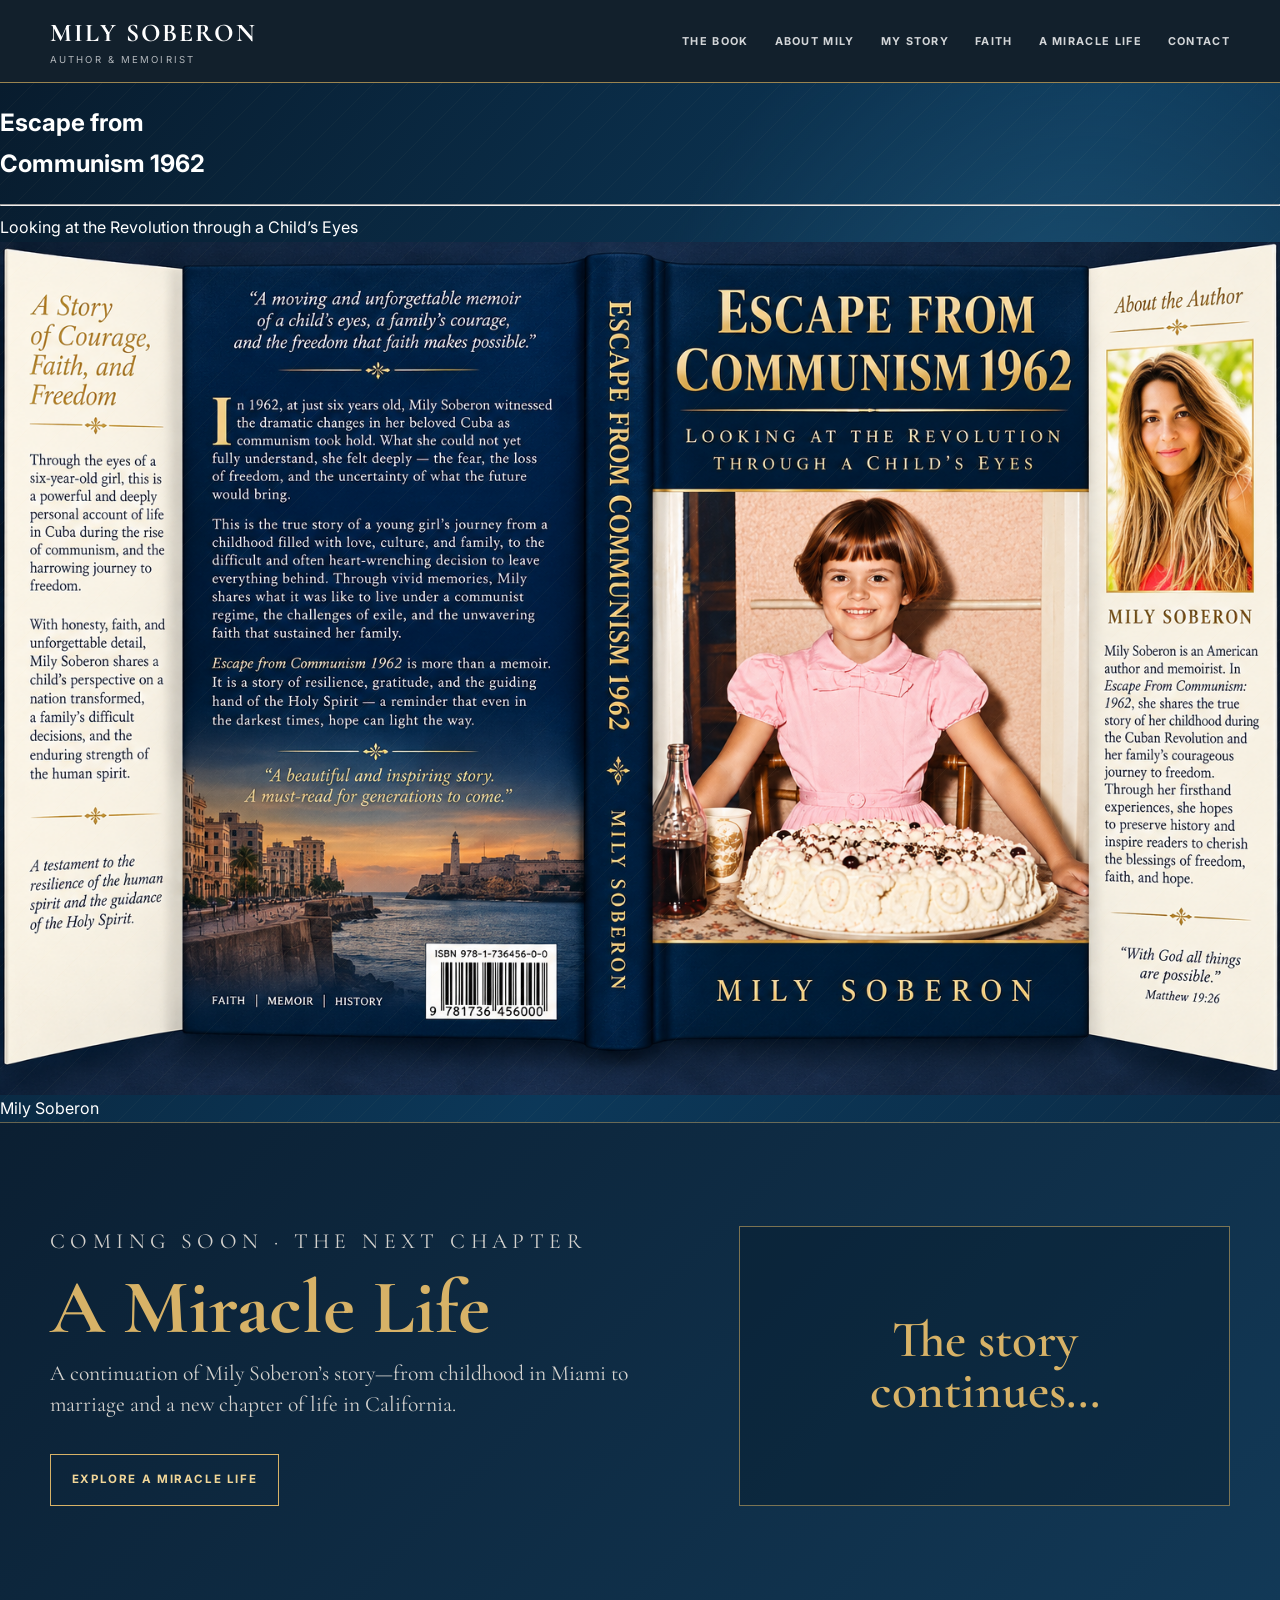
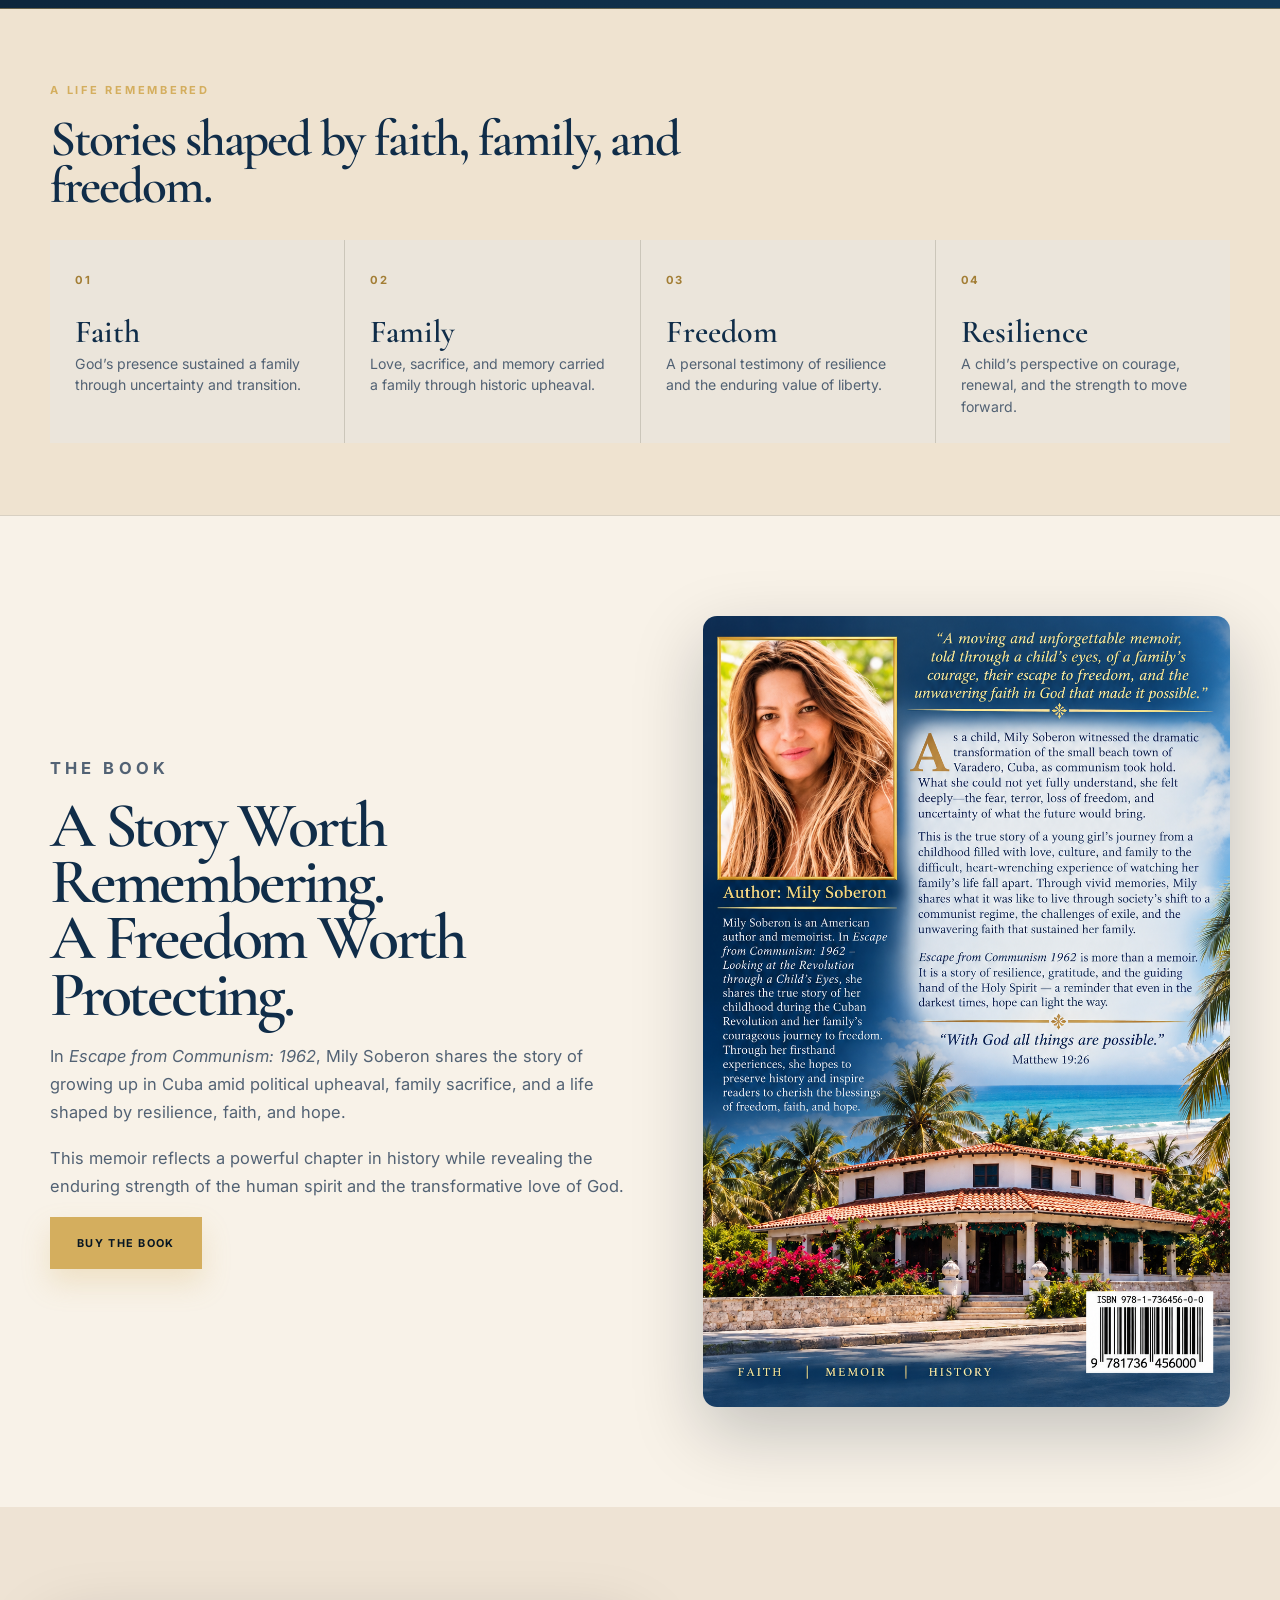
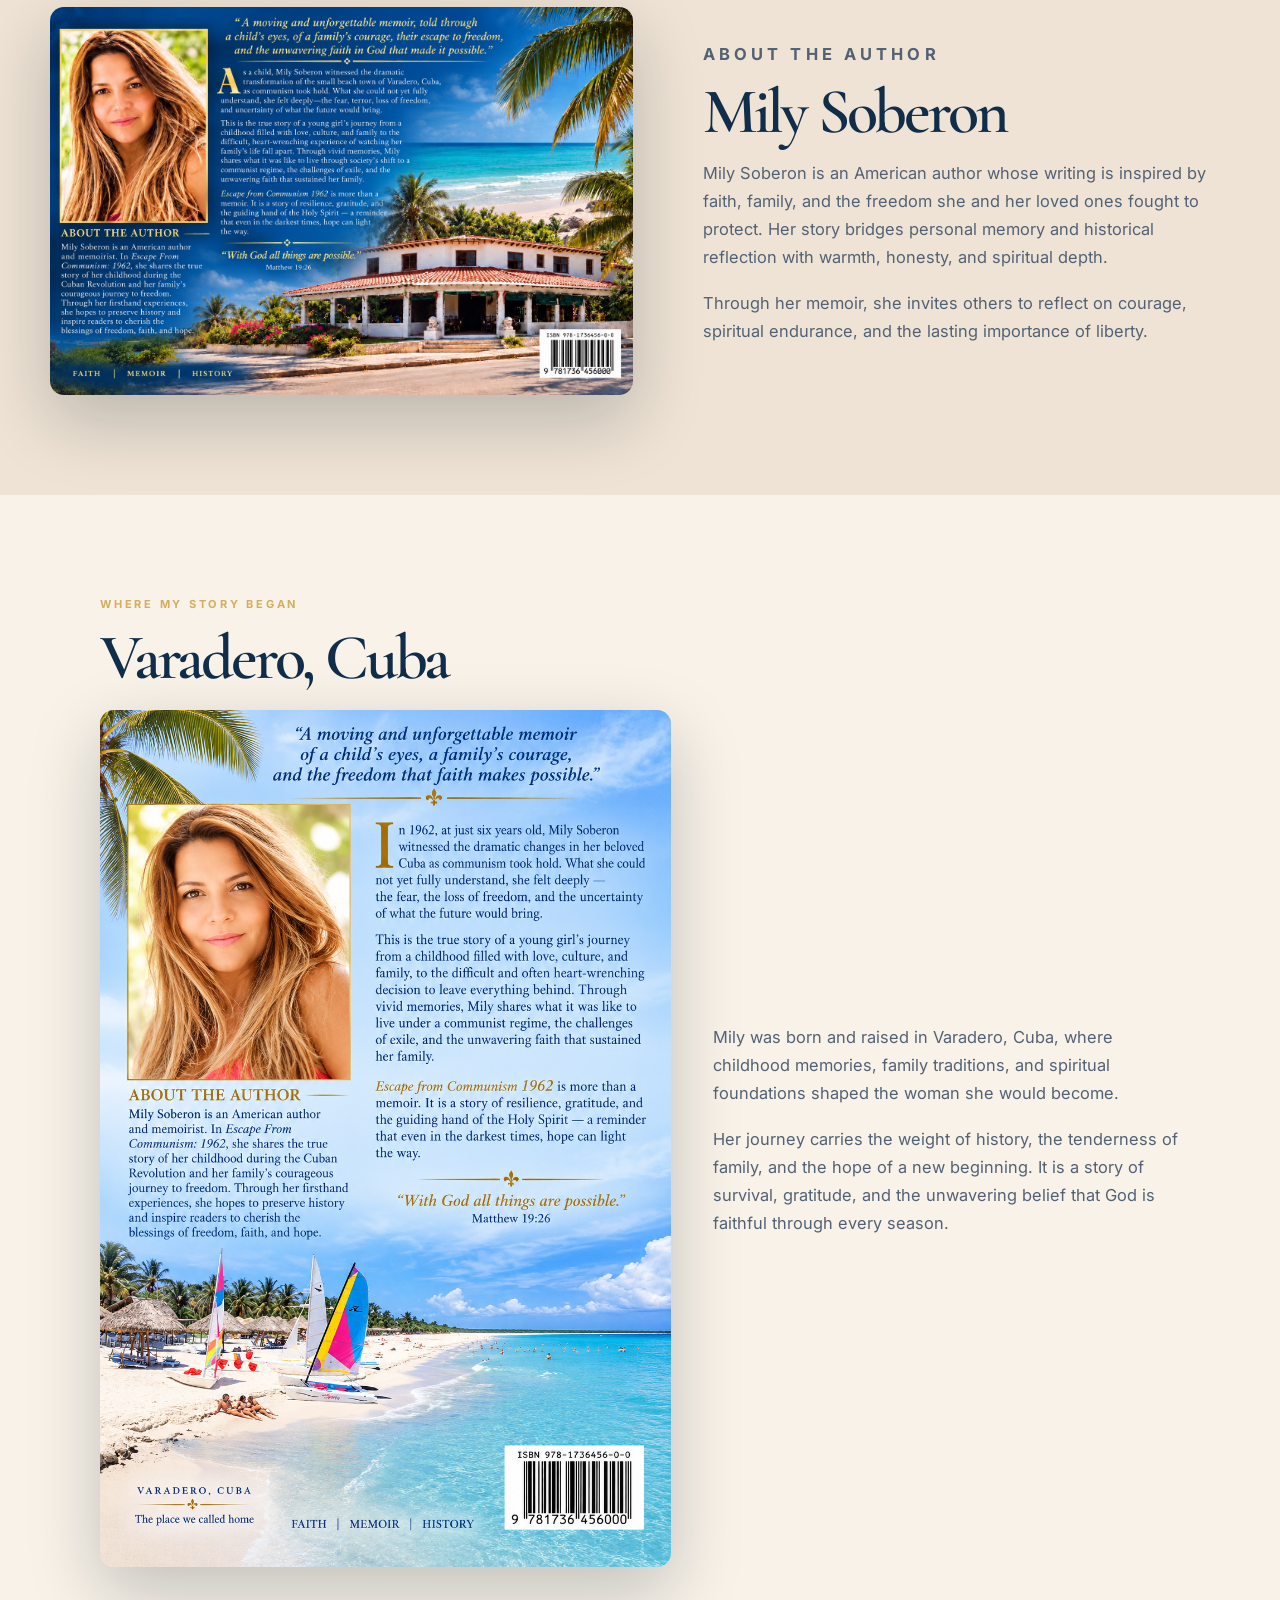
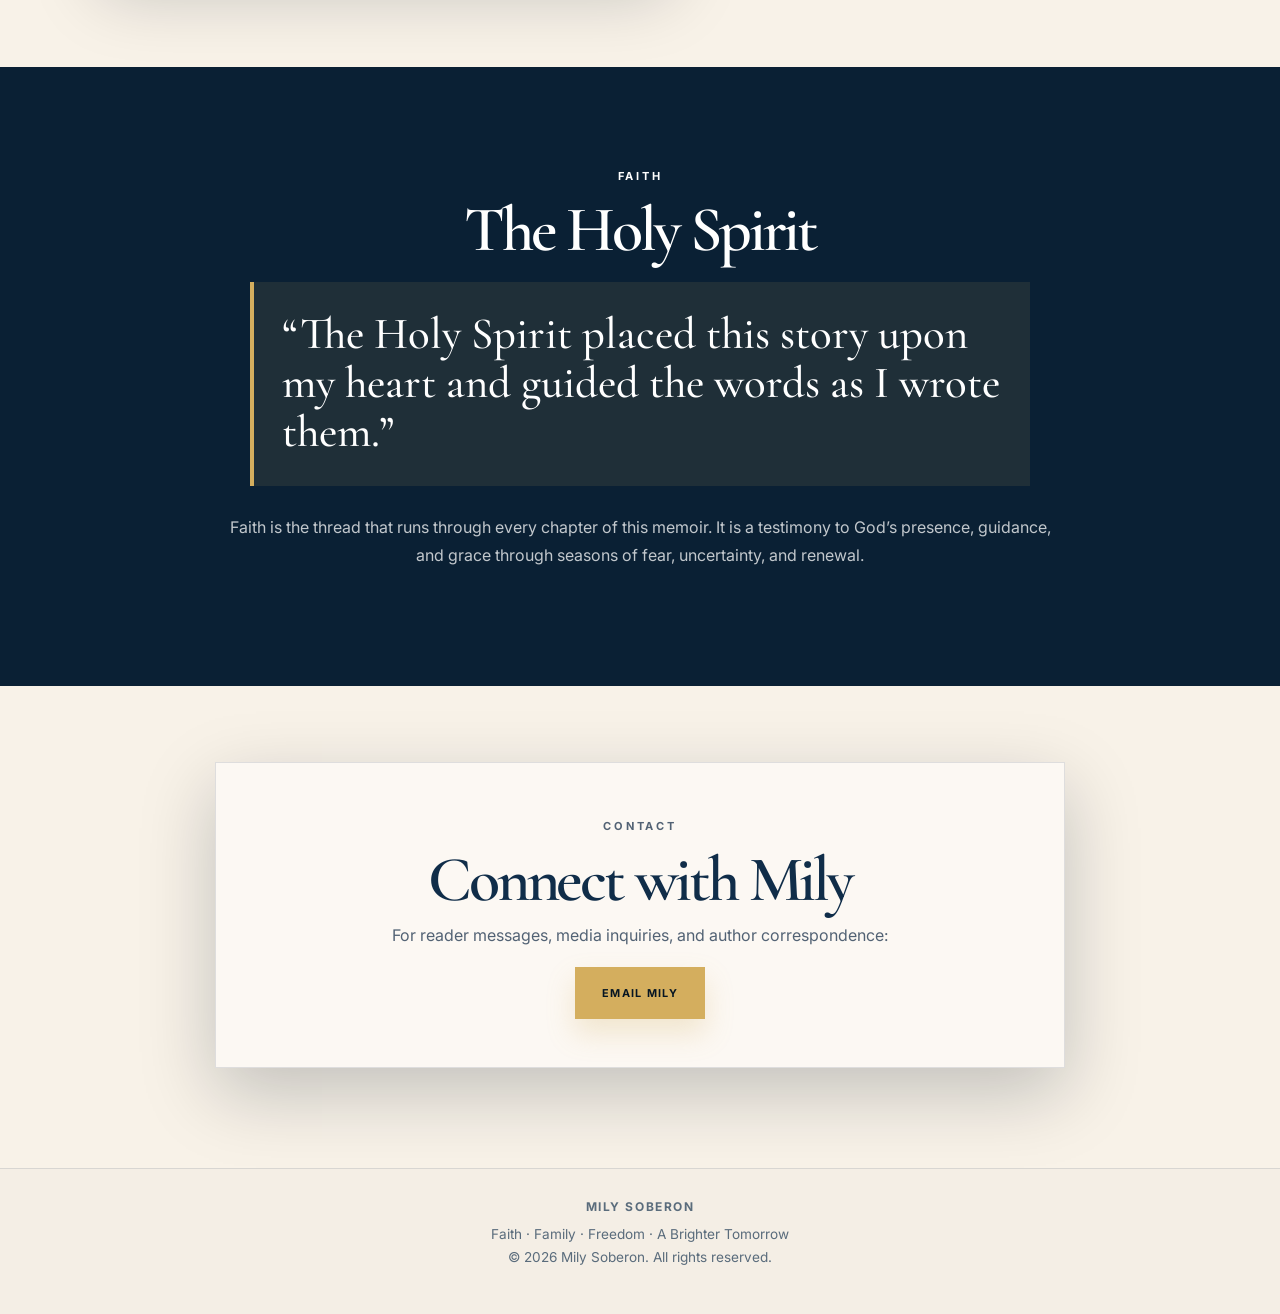
==== index.html @ 8a12b41a "Add A Miracle Life homepage teaser and expandable story space" ====
<!doctype html>
<html lang="en">
  <head>
    <meta charset="utf-8" />
    <meta name="viewport" content="width=device-width, initial-scale=1" />
    <title>Mily Soberon | Escape from Communism 1962</title>
    <meta name="description" content="Escape from Communism 1962 by Mily Soberon — a memoir of faith, family, freedom, and resilience." />
    <link rel="preconnect" href="https://fonts.googleapis.com" />
    <link rel="preconnect" href="https://fonts.gstatic.com" crossorigin />
    <link href="https://fonts.googleapis.com/css2?family=Cormorant+Garamond:wght@400;500;600;700&family=Inter:wght@400;500;600;700&display=swap" rel="stylesheet" />
    <link rel="stylesheet" href="style.css" />
    <style>
      .miracle-teaser { background: linear-gradient(135deg,#0b1f32,#123957); border-top:1px solid rgba(215,178,103,.45); border-bottom:1px solid rgba(215,178,103,.45); padding:clamp(4rem,8vw,7rem) 0; }
      .miracle-teaser-inner { display:grid; grid-template-columns:1.1fr .9fr; align-items:center; gap:clamp(2rem,7vw,7rem); }
      .miracle-teaser h2 { color:#d7b267; font:700 clamp(3rem,6vw,6rem)/.9 "Cormorant Garamond",serif; margin:.7rem 0 1rem; }
      .miracle-teaser p { max-width:600px; color:rgba(246,239,231,.86); font:1.35rem/1.45 "Cormorant Garamond",serif; }
      .miracle-teaser-art { border:1px solid rgba(215,178,103,.55); min-height:280px; display:grid; place-items:center; padding:2rem; background:rgba(6,21,34,.3); }
      .miracle-teaser-art span { color:#d7b267; font:600 clamp(2rem,4vw,4rem)/1 "Cormorant Garamond",serif; text-align:center; }
      .miracle-link { display:inline-block; margin-top:1rem; padding:.95rem 1.3rem; border:1px solid #d7b267; color:#f1d698; text-transform:uppercase; letter-spacing:.14em; font-size:.72rem; font-weight:700; }
      @media(max-width:760px){.miracle-teaser-inner{grid-template-columns:1fr}.miracle-teaser-art{min-height:210px}}
    </style>
  </head>
  <body>
    <a class="skip-link" href="#main-content">Skip to content</a>
    <header class="site-header"><div class="container nav-wrap"><a class="brand" href="#home" aria-label="Mily Soberon home"><span class="brand-name">Mily Soberon</span><span class="brand-role">Author &amp; Memoirist</span></a><nav class="main-nav" aria-label="Main navigation"><a href="#book">The Book</a><a href="#about">About Mily</a><a href="#story">My Story</a><a href="#faith">Faith</a><a href="miracle-life.html">A Miracle Life</a><a href="#contact">Contact</a></nav></div></header>
    <main id="main-content">
      <section class="hero" id="home"><div class="hero-shell"><h1 class="hero-title">Escape from<br />Communism 1962</h1><hr class="hero-line" /><span class="hero-subtitle">Looking at the Revolution through a Child’s Eyes</span><div class="hero-image-wrap"><img class="hero-image" src="assets/book-cover.png" alt="Escape from Communism 1962 book cover featuring Mily Soberon as a child with a cake" /></div><div class="hero-author-name">Mily Soberon</div></div></section>
      <section class="miracle-teaser" aria-labelledby="miracle-title"><div class="container miracle-teaser-inner"><div><p class="eyebrow">Coming Soon · The Next Chapter</p><h2 id="miracle-title">A Miracle Life</h2><p>A continuation of Mily Soberon’s story—from childhood in Miami to marriage and a new chapter of life in California.</p><a class="miracle-link" href="miracle-life.html">Explore A Miracle Life</a></div><div class="miracle-teaser-art" aria-hidden="true"><span>The story<br />continues…</span></div></div></section>
      <section class="highlights-section" aria-label="Memoir themes"><div class="container"><div class="section-head"><p class="eyebrow">A Life Remembered</p><h2>Stories shaped by faith, family, and freedom.</h2></div><div class="feature-grid"><article class="feature-card"><span class="feature-number">01</span><h3>Faith</h3><p>God’s presence sustained a family through uncertainty and transition.</p></article><article class="feature-card"><span class="feature-number">02</span><h3>Family</h3><p>Love, sacrifice, and memory carried a family through historic upheaval.</p></article><article class="feature-card"><span class="feature-number">03</span><h3>Freedom</h3><p>A personal testimony of resilience and the enduring value of liberty.</p></article><article class="feature-card"><span class="feature-number">04</span><h3>Resilience</h3><p>A child’s perspective on courage, renewal, and the strength to move forward.</p></article></div></div></section>
      <section id="book" class="content-section book-section"><div class="container split-layout"><div class="copy-block"><p class="eyebrow">The Book</p><h2>A Story Worth Remembering.<br />A Freedom Worth Protecting.</h2><p>In <em>Escape from Communism: 1962</em>, Mily Soberon shares the story of growing up in Cuba amid political upheaval, family sacrifice, and a life shaped by resilience, faith, and hope.</p><p>This memoir reflects a powerful chapter in history while revealing the enduring strength of the human spirit and the transformative love of God.</p><div class="cta-row"><a class="button button-primary" href="https://www.amazon.com/s?k=Escape+from+Communism+1962+Mily+Soberon" target="_blank" rel="noopener noreferrer">Buy the Book</a></div></div><div class="visual-block"><img src="assets/book-feature.png" alt="Escape from Communism 1962 book feature artwork" loading="lazy" /></div></div></section>
      <section id="about" class="content-section alt-section"><div class="container split-layout"><div class="visual-block"><img src="assets/back-cover.png" alt="Mily Soberon author artwork" loading="lazy" /></div><div class="copy-block"><p class="eyebrow">About the Author</p><h2>Mily Soberon</h2><p>Mily Soberon is an American author whose writing is inspired by faith, family, and the freedom she and her loved ones fought to protect. Her story bridges personal memory and historical reflection with warmth, honesty, and spiritual depth.</p><p>Through her memoir, she invites others to reflect on courage, spiritual endurance, and the lasting importance of liberty.</p></div></div></section>
      <section id="story" class="content-section"><div class="container story-wrap"><p class="eyebrow">Where My Story Began</p><h2>Varadero, Cuba</h2><div class="story-grid"><img src="assets/varadero.png" alt="Varadero family memories" loading="lazy" /><div class="story-copy"><p>Mily was born and raised in Varadero, Cuba, where childhood memories, family traditions, and spiritual foundations shaped the woman she would become.</p><p>Her journey carries the weight of history, the tenderness of family, and the hope of a new beginning. It is a story of survival, gratitude, and the unwavering belief that God is faithful through every season.</p></div></div></div></section>
      <section id="faith" class="content-section faith-section"><div class="container narrow"><p class="eyebrow">Faith</p><h2>The Holy Spirit</h2><blockquote>“The Holy Spirit placed this story upon my heart and guided the words as I wrote them.”</blockquote><p>Faith is the thread that runs through every chapter of this memoir. It is a testimony to God’s presence, guidance, and grace through seasons of fear, uncertainty, and renewal.</p></div></section>
      <section id="contact" class="content-section contact-section"><div class="container contact-box"><p class="eyebrow">Contact</p><h2>Connect with Mily</h2><p>For reader messages, media inquiries, and author correspondence:</p><a class="button button-primary" href="mailto:milsobe2727@gmail.com">Email Mily</a></div></section>
    </main>
    <footer class="site-footer"><div class="container footer-wrap"><strong>MILY SOBERON</strong><p>Faith · Family · Freedom · A Brighter Tomorrow</p><p>© 2026 Mily Soberon. All rights reserved.</p></div></footer>
  </body>
</html>
---- style.css ----
:root{--navy-950:#061522;--navy-900:#0a2034;--navy-800:#102d49;--navy-700:#174568;--gold:#d4ae5e;--gold-light:#f4d995;--ivory:#f8f2e8;--ink:#172b42;--muted:#526274;--shadow:0 25px 70px rgba(3,18,32,.22)}*{box-sizing:border-box}html{scroll-behavior:smooth;scroll-padding-top:90px}body{margin:0;background:var(--ivory);color:var(--ink);font-family:Inter,Arial,sans-serif;line-height:1.7}img{display:block;max-width:100%}p{margin:0 0 1.1rem}a{color:inherit;text-decoration:none}.skip-link{position:absolute;left:1rem;top:-5rem;background:var(--gold);color:var(--navy-950);padding:.7rem 1rem;z-index:100}.skip-link:focus{top:1rem}.container{width:min(1180px,calc(100% - 48px));margin:0 auto}.site-header{position:sticky;top:0;z-index:20;background:rgba(6,21,34,.95);backdrop-filter:blur(14px);border-bottom:1px solid rgba(212,174,94,.7)}.nav-wrap{display:flex;align-items:center;justify-content:space-between;gap:2rem;min-height:82px}.brand{display:inline-flex;flex-direction:column;line-height:1;text-transform:uppercase;letter-spacing:.12em}.brand-name{font:700 clamp(1.4rem,2vw,2rem) 'Cormorant Garamond',Georgia,serif;color:#fff}.brand-role{margin-top:7px;color:rgba(255,255,255,.68);font-size:.6rem;letter-spacing:.22em}.main-nav{display:flex;gap:26px;color:rgba(255,255,255,.82);font-size:.68rem;font-weight:700;letter-spacing:.12em;text-transform:uppercase}.main-nav a{position:relative}.main-nav a:after{content:'';position:absolute;left:0;right:0;bottom:-9px;height:2px;background:var(--gold);transform:scaleX(0);transform-origin:left;transition:transform .2s ease}.main-nav a:hover:after,.main-nav a:focus-visible:after{transform:scaleX(1)}.hero{position:relative;overflow:hidden;min-height:720px;background:radial-gradient(circle at 85% 30%,rgba(44,103,137,.5),transparent 34%),linear-gradient(120deg,#081c2e,#0c3859 60%,#0b2c47);color:#fff}.hero:after{content:'';position:absolute;inset:0;opacity:.18;background-image:linear-gradient(135deg,transparent 0 49%,rgba(244,217,149,.2) 50%,transparent 51%);background-size:34px 34px;pointer-events:none}.hero-grid{position:relative;z-index:1;display:grid;grid-template-columns:1.15fr .85fr;align-items:center;gap:3rem;padding:80px 0 68px}.eyebrow{margin:0 0 1rem;color:var(--gold);font-size:.69rem;font-weight:700;letter-spacing:.25em;text-transform:uppercase}.hero-copy h1{margin:0;font:600 clamp(4.5rem,8.5vw,9rem)/.77 'Cormorant Garamond',Georgia,serif;letter-spacing:-.065em}.hero-copy h1 span{display:block}.hero-copy h1 .comm{font-size:1.05em}.hero-copy h1 .year{margin-left:.12em;color:var(--gold-light);font-size:.66em;line-height:1}.hero-copy h2{max-width:620px;margin:1.1rem 0 1.2rem;color:rgba(255,255,255,.88);font:italic 500 clamp(1.8rem,3vw,3rem)/1.05 'Cormorant Garamond',Georgia,serif}.lead{max-width:650px;color:rgba(255,255,255,.8);font-size:1.03rem}.cta-row{display:flex;flex-wrap:wrap;align-items:center;gap:14px}.button{display:inline-flex;align-items:center;justify-content:center;min-height:52px;padding:0 26px;border:1px solid transparent;text-transform:uppercase;letter-spacing:.12em;font-size:.68rem;font-weight:700;transition:transform .2s,box-shadow .2s,background .2s}.button:hover,.button:focus-visible{transform:translateY(-3px)}.button-primary{background:var(--gold);color:var(--navy-950);box-shadow:0 14px 28px rgba(212,174,94,.25)}.button-primary:hover,.button-primary:focus-visible{background:var(--gold-light)}.button-secondary{border-color:rgba(255,255,255,.7);color:#fff}.button-secondary:hover,.button-secondary:focus-visible{background:rgba(255,255,255,.1)}.hero-visual{display:flex;justify-content:center;align-items:center;min-height:570px}.book-stack{position:relative;width:min(510px,100%);height:600px}.book-card{position:absolute;box-shadow:var(--shadow)}.book-front{z-index:3;top:26px;right:76px;width:292px;height:430px}.book-front img{width:100%;height:100%;object-fit:cover;border-radius:7px 7px 12px 12px;box-shadow:0 28px 50px rgba(0,0,0,.38)}.quote-card{z-index:2;top:245px;left:4px;width:270px;min-height:228px;padding:22px;background:rgba(8,33,53,.94);border:1px solid rgba(212,174,94,.45)}.quote-box{display:flex;flex-direction:column;justify-content:center;height:100%;color:rgba(255,255,255,.88)}.quote-tag,.meta-label{color:var(--gold-light);font-size:.62rem;font-weight:700;letter-spacing:.1em;text-transform:uppercase}.quote-tag{margin-bottom:14px}.quote-box p:last-child{margin:0;font:500 1.35rem/1.12 'Cormorant Garamond',Georgia,serif}.author-card{z-index:4;right:0;bottom:0;width:228px;background:#0b263d;border:1px solid rgba(255,255,255,.2)}.author-card img{width:100%;height:205px;object-fit:cover}.author-meta{padding:14px 17px 17px}.meta-label{display:block;margin-bottom:5px}.author-meta h3{margin:0;color:#fff;font:600 1.8rem/1 'Cormorant Garamond',Georgia,serif}.highlights-section{padding:72px 0;background:#efe3d0;border-bottom:1px solid rgba(16,45,73,.1)}.section-head{max-width:650px;margin-bottom:30px}.section-head h2{margin:0;color:var(--navy-800);font:600 clamp(2.5rem,4vw,4rem)/.92 'Cormorant Garamond',Georgia,serif;letter-spacing:-.04em}.feature-grid{display:grid;grid-template-columns:repeat(4,1fr);gap:1px;background:rgba(16,45,73,.16)}.feature-card{min-height:190px;padding:25px;background:rgba(248,242,232,.72)}.feature-number{color:#a37e35;font-size:.7rem;letter-spacing:.15em;font-weight:700}.feature-card h3{margin:23px 0 5px;color:var(--navy-800);font:600 2rem/1 'Cormorant Garamond',Georgia,serif}.feature-card p{margin:0;color:var(--muted);font-size:.88rem;line-height:1.55}.content-section{padding:100px 0}.split-layout{display:grid;grid-template-columns:1.05fr .95fr;align-items:center;gap:70px}.copy-block h2,.story-wrap h2,.faith-section h2,.contact-box h2{margin:0 0 1.2rem;color:var(--navy-800);font:600 clamp(3rem,5vw,4.8rem)/.88 'Cormorant Garamond',Georgia,serif;letter-spacing:-.05em}.copy-block p,.story-copy{color:var(--muted);font-size:1.03rem}.visual-block img{width:100%;border-radius:14px;box-shadow:var(--shadow)}.alt-section{background:#eee3d4}.story-wrap{max-width:1080px}.story-wrap h2{margin-bottom:1.5rem}.story-grid{display:grid;grid-template-columns:1.1fr .9fr;align-items:center;gap:42px}.story-grid img{border-radius:14px;box-shadow:var(--shadow)}.faith-section{background:var(--navy-900);color:#fff}.faith-section .narrow{max-width:850px;text-align:center}.faith-section h2,.faith-section p{color:#fff}.faith-section blockquote{max-width:780px;margin:1.5rem auto 1.8rem;padding:28px;border-left:4px solid var(--gold);background:rgba(212,174,94,.1);color:#fff;text-align:left;font:500 clamp(1.9rem,3.5vw,3.2rem)/1.1 'Cormorant Garamond',Georgia,serif}.faith-section p:last-child{color:rgba(255,255,255,.75)}.contact-section{padding-top:76px}.contact-box{max-width:850px;padding:54px 30px 48px;text-align:center;border:1px solid rgba(16,45,73,.13);background:rgba(255,255,255,.45);box-shadow:var(--shadow)}.contact-box h2{margin-bottom:.85rem}.contact-box p{color:var(--muted)}.site-footer{padding:28px 0 45px;border-top:1px solid rgba(16,45,73,.12);background:#f4eee5}.footer-wrap{text-align:center;color:rgba(16,45,73,.68);font-size:.85rem}.footer-wrap strong{display:block;margin-bottom:6px;letter-spacing:.13em;font-size:.75rem}.footer-wrap p{margin:0}@media(max-width:980px){.hero-grid,.split-layout,.story-grid{grid-template-columns:1fr}.hero{min-height:auto}.hero-copy{max-width:760px}.hero-visual{min-height:540px}.feature-grid{grid-template-columns:repeat(2,1fr)}.split-layout{gap:38px}}@media(max-width:700px){.container{width:min(100% - 30px,1180px)}.nav-wrap{flex-direction:column;justify-content:center;padding:17px 0 15px;gap:15px}.main-nav{flex-wrap:wrap;justify-content:center;gap:12px 16px;font-size:.6rem}.hero-grid{padding:58px 0 40px}.hero-copy h1{font-size:clamp(4rem,18vw,6.3rem)}.hero-copy h2{font-size:2rem}.hero-visual{min-height:470px}.book-stack{height:490px}.book-front{top:35px;right:42px;width:218px;height:322px}.quote-card{top:205px;left:0;width:205px;min-height:190px;padding:16px}.quote-box p:last-child{font-size:1.08rem}.author-card{width:174px}.author-card img{height:155px}.author-meta{padding:11px 13px 14px}.author-meta h3{font-size:1.5rem}.feature-grid{grid-template-columns:1fr}.content-section{padding:72px 0}.button{width:100%}.cta-row{flex-direction:column;align-items:stretch}.copy-block h2,.story-wrap h2,.faith-section h2,.contact-box h2{font-size:clamp(2.9rem,13vw,4rem)}}@media(max-width:420px){.hero-visual{min-height:405px}.book-stack{height:420px}.book-front{width:178px;height:263px;right:32px}.quote-card{width:169px;top:174px;font-size:.9rem}.author-card{width:145px}.author-card img{height:128px}.author-meta h3{font-size:1.3rem}}
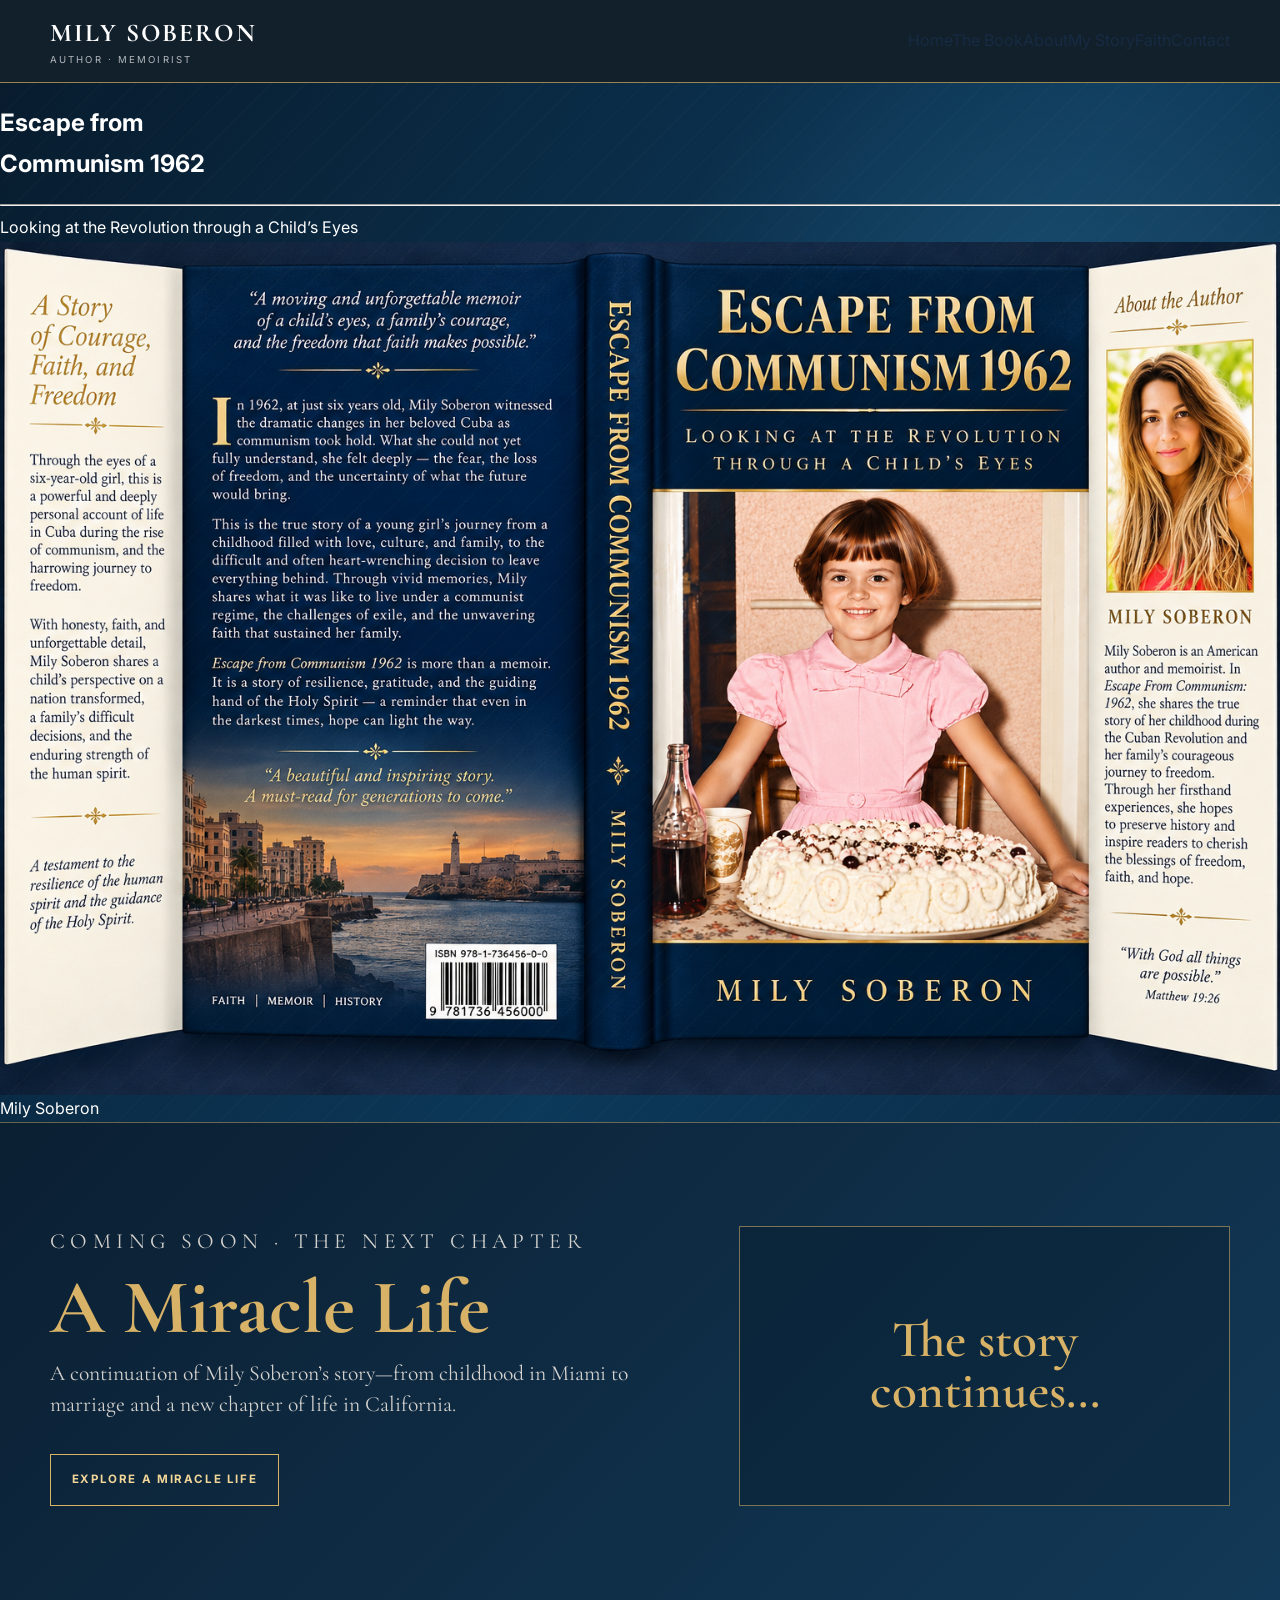
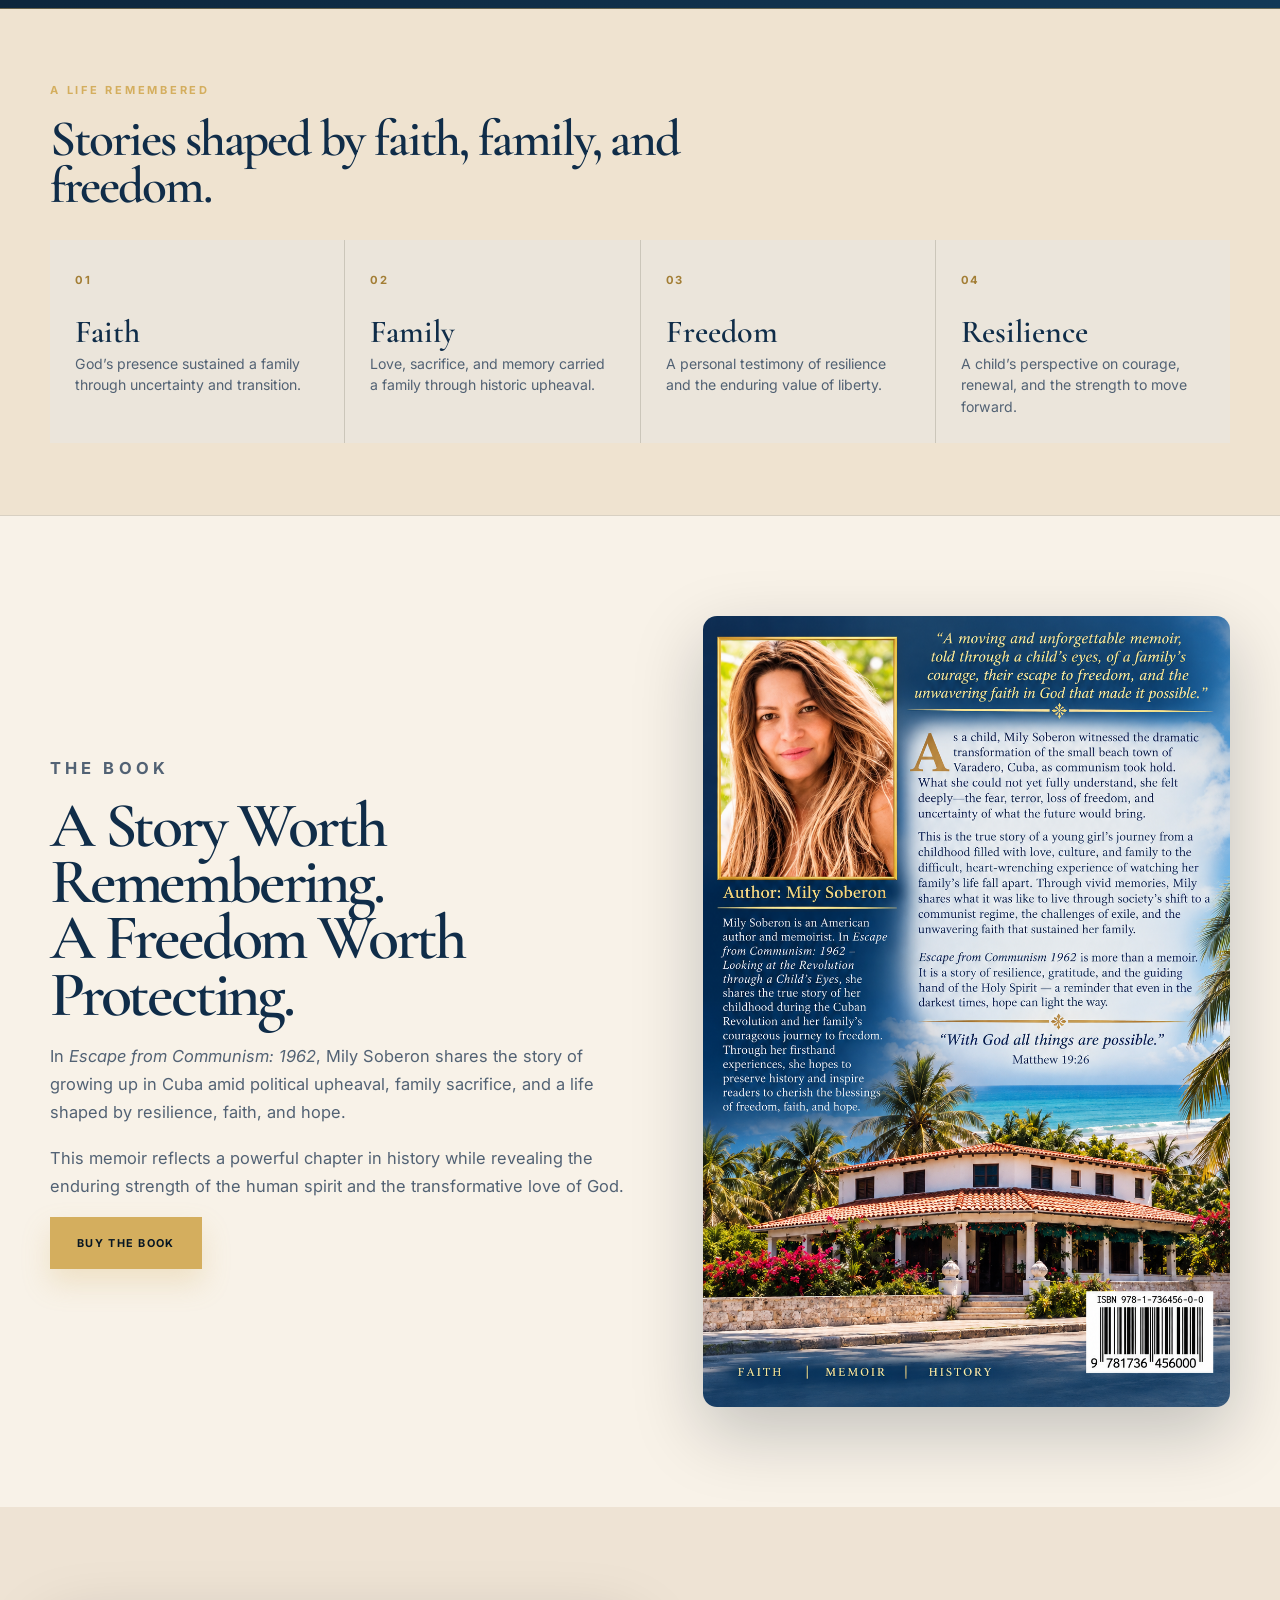
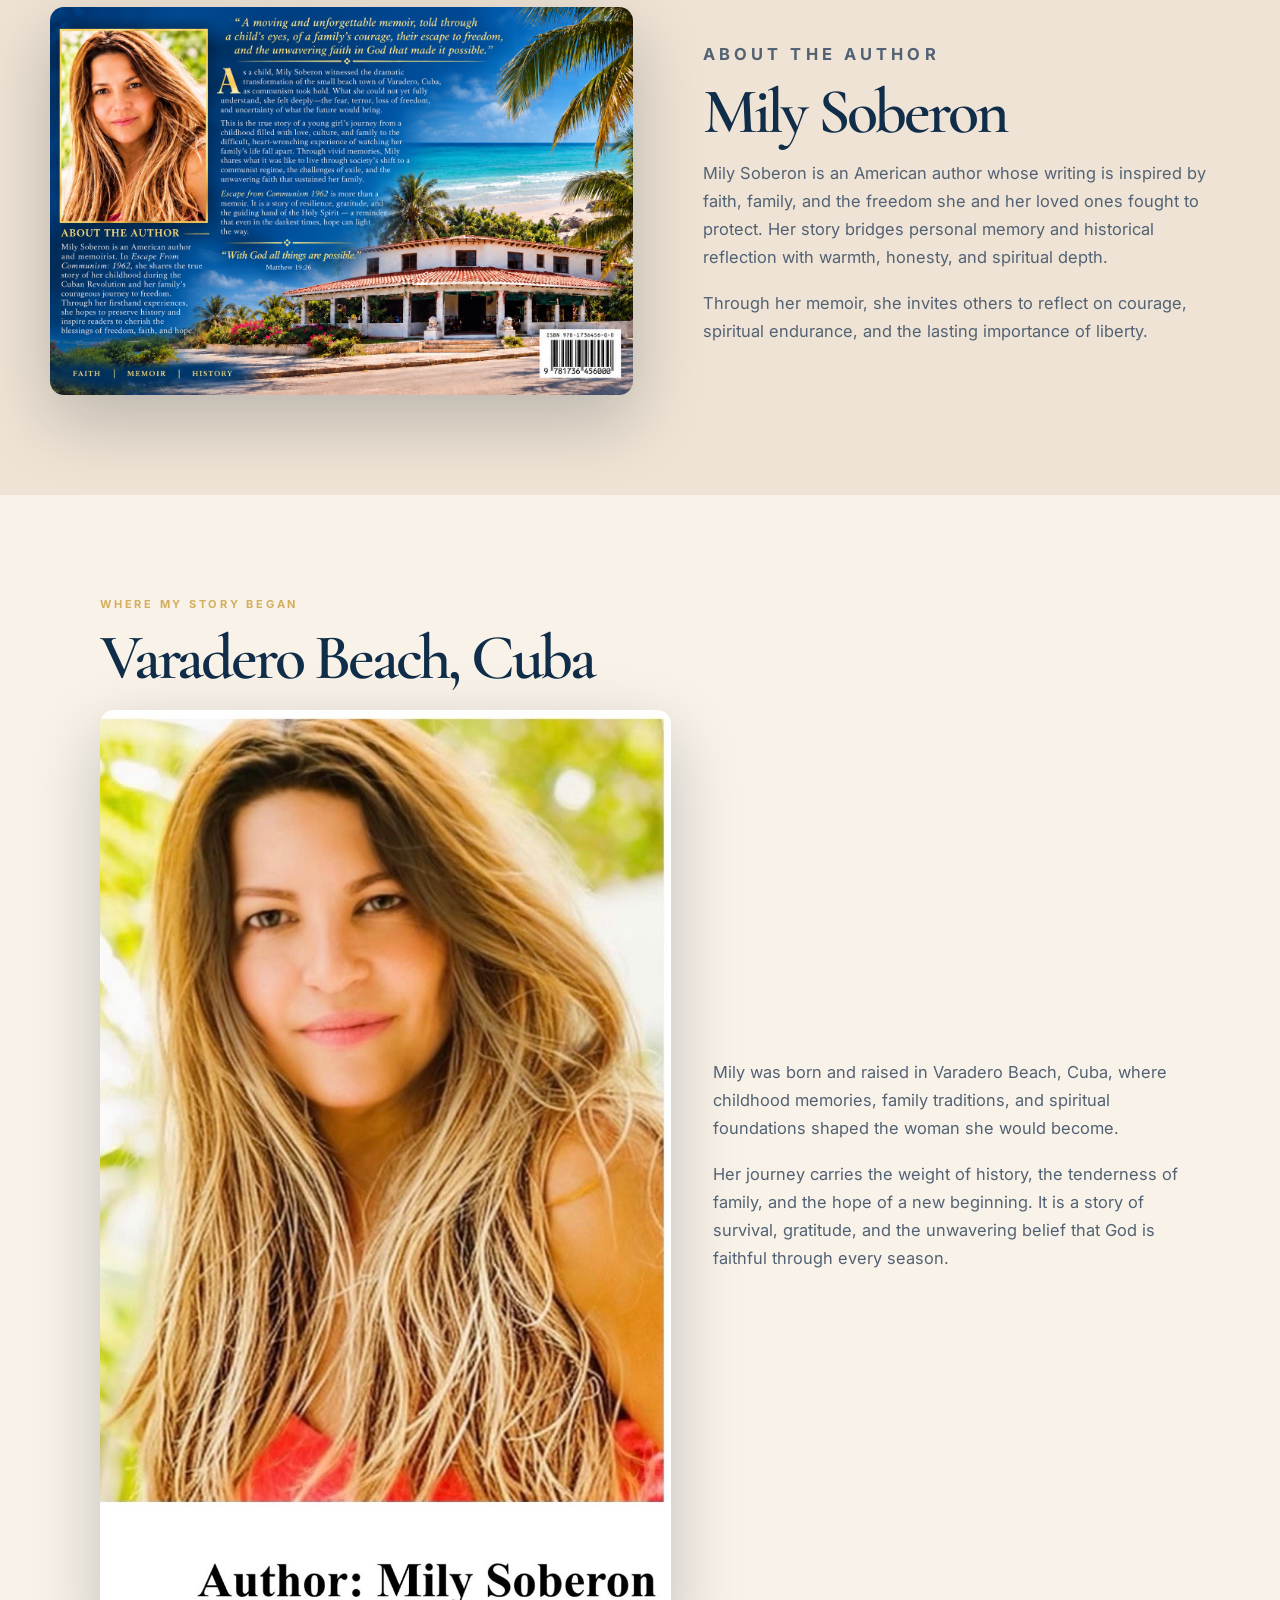
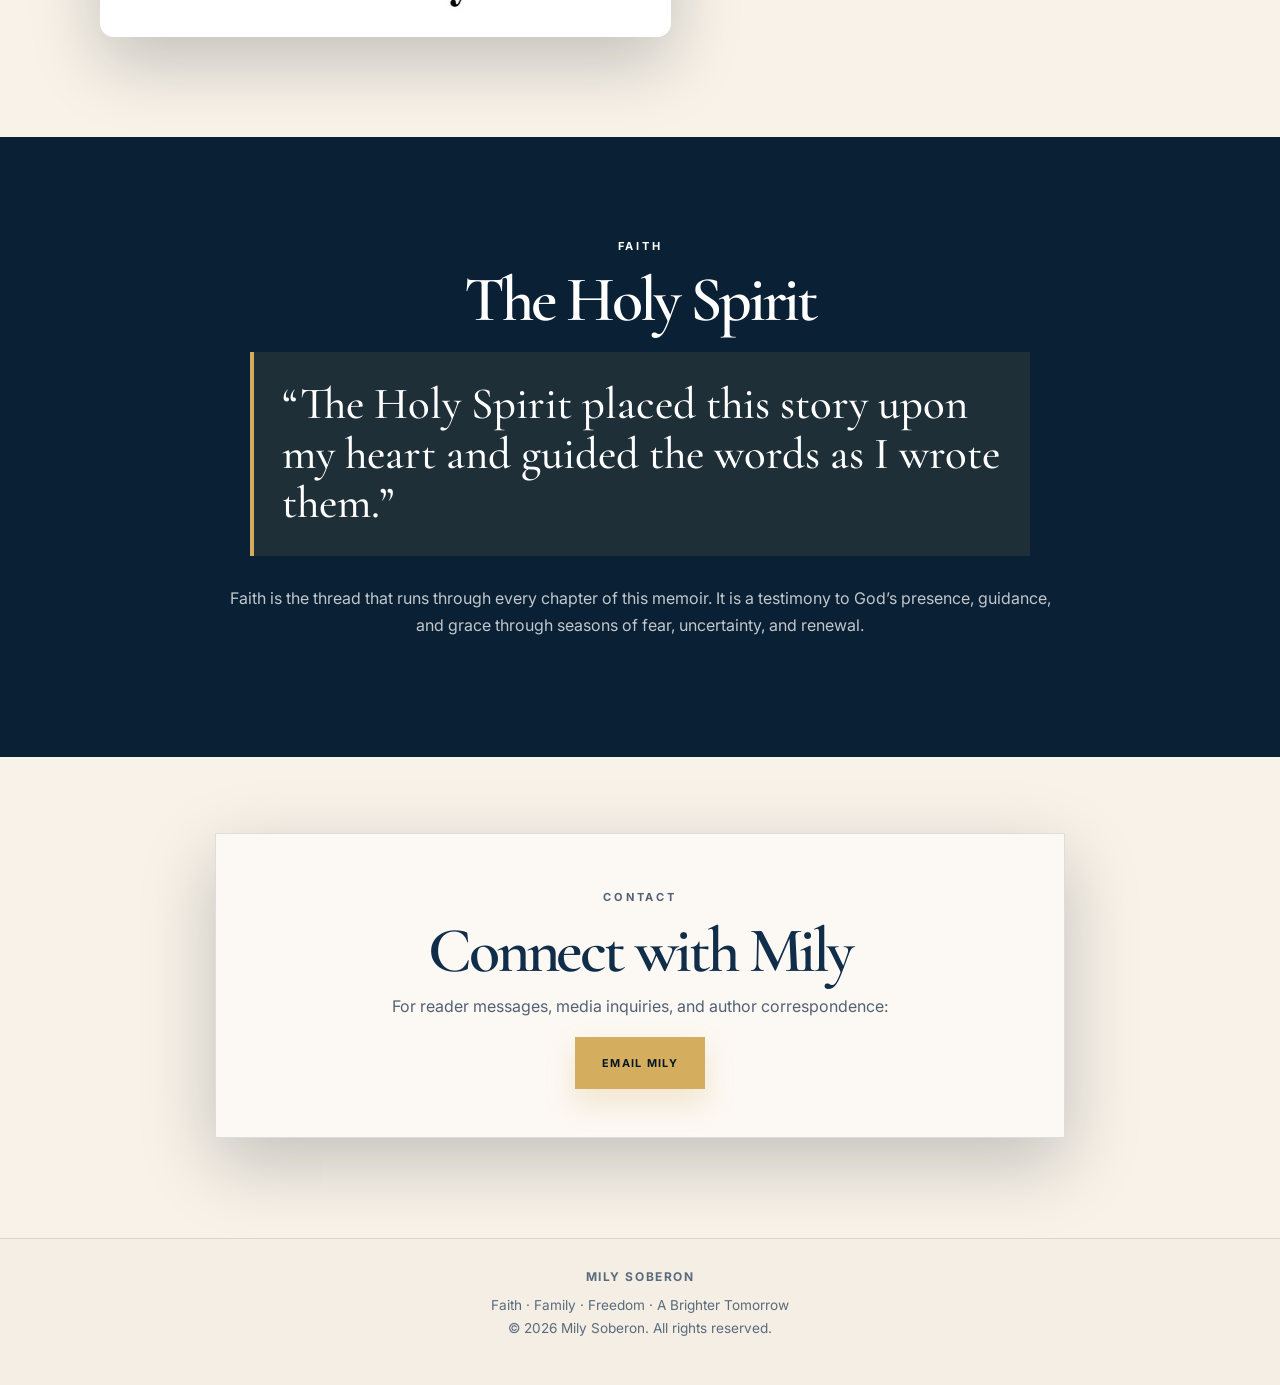
==== commit c4fe3a94: "Update Varadero section to use the real author photo and correct location naming." ====
--- a/index.html
+++ b/index.html
@@ -22,14 +22,14 @@
   </head>
   <body>
     <a class="skip-link" href="#main-content">Skip to content</a>
-    <header class="site-header"><div class="container nav-wrap"><a class="brand" href="#home" aria-label="Mily Soberon home"><span class="brand-name">Mily Soberon</span><span class="brand-role">Author &amp; Memoirist</span></a><nav class="main-nav" aria-label="Main navigation"><a href="#book">The Book</a><a href="#about">About Mily</a><a href="#story">My Story</a><a href="#faith">Faith</a><a href="miracle-life.html">A Miracle Life</a><a href="#contact">Contact</a></nav></div></header>
+    <header class="site-header"><div class="container nav-wrap"><a class="brand" href="#home" aria-label="Mily Soberon home"><span class="brand-name">Mily Soberon</span><span class="brand-role">Author · Memoirist</span></a><nav aria-label="Primary navigation"><a href="#home">Home</a><a href="#book">The Book</a><a href="#about">About</a><a href="#story">My Story</a><a href="#faith">Faith</a><a href="#contact">Contact</a></nav></div></header>
     <main id="main-content">
       <section class="hero" id="home"><div class="hero-shell"><h1 class="hero-title">Escape from<br />Communism 1962</h1><hr class="hero-line" /><span class="hero-subtitle">Looking at the Revolution through a Child’s Eyes</span><div class="hero-image-wrap"><img class="hero-image" src="assets/book-cover.png" alt="Escape from Communism 1962 book cover featuring Mily Soberon as a child with a cake" /></div><div class="hero-author-name">Mily Soberon</div></div></section>
       <section class="miracle-teaser" aria-labelledby="miracle-title"><div class="container miracle-teaser-inner"><div><p class="eyebrow">Coming Soon · The Next Chapter</p><h2 id="miracle-title">A Miracle Life</h2><p>A continuation of Mily Soberon’s story—from childhood in Miami to marriage and a new chapter of life in California.</p><a class="miracle-link" href="miracle-life.html">Explore A Miracle Life</a></div><div class="miracle-teaser-art" aria-hidden="true"><span>The story<br />continues…</span></div></div></section>
       <section class="highlights-section" aria-label="Memoir themes"><div class="container"><div class="section-head"><p class="eyebrow">A Life Remembered</p><h2>Stories shaped by faith, family, and freedom.</h2></div><div class="feature-grid"><article class="feature-card"><span class="feature-number">01</span><h3>Faith</h3><p>God’s presence sustained a family through uncertainty and transition.</p></article><article class="feature-card"><span class="feature-number">02</span><h3>Family</h3><p>Love, sacrifice, and memory carried a family through historic upheaval.</p></article><article class="feature-card"><span class="feature-number">03</span><h3>Freedom</h3><p>A personal testimony of resilience and the enduring value of liberty.</p></article><article class="feature-card"><span class="feature-number">04</span><h3>Resilience</h3><p>A child’s perspective on courage, renewal, and the strength to move forward.</p></article></div></div></section>
       <section id="book" class="content-section book-section"><div class="container split-layout"><div class="copy-block"><p class="eyebrow">The Book</p><h2>A Story Worth Remembering.<br />A Freedom Worth Protecting.</h2><p>In <em>Escape from Communism: 1962</em>, Mily Soberon shares the story of growing up in Cuba amid political upheaval, family sacrifice, and a life shaped by resilience, faith, and hope.</p><p>This memoir reflects a powerful chapter in history while revealing the enduring strength of the human spirit and the transformative love of God.</p><div class="cta-row"><a class="button button-primary" href="https://www.amazon.com/s?k=Escape+from+Communism+1962+Mily+Soberon" target="_blank" rel="noopener noreferrer">Buy the Book</a></div></div><div class="visual-block"><img src="assets/book-feature.png" alt="Escape from Communism 1962 book feature artwork" loading="lazy" /></div></div></section>
       <section id="about" class="content-section alt-section"><div class="container split-layout"><div class="visual-block"><img src="assets/back-cover.png" alt="Mily Soberon author artwork" loading="lazy" /></div><div class="copy-block"><p class="eyebrow">About the Author</p><h2>Mily Soberon</h2><p>Mily Soberon is an American author whose writing is inspired by faith, family, and the freedom she and her loved ones fought to protect. Her story bridges personal memory and historical reflection with warmth, honesty, and spiritual depth.</p><p>Through her memoir, she invites others to reflect on courage, spiritual endurance, and the lasting importance of liberty.</p></div></div></section>
-      <section id="story" class="content-section"><div class="container story-wrap"><p class="eyebrow">Where My Story Began</p><h2>Varadero, Cuba</h2><div class="story-grid"><img src="assets/varadero.png" alt="Varadero family memories" loading="lazy" /><div class="story-copy"><p>Mily was born and raised in Varadero, Cuba, where childhood memories, family traditions, and spiritual foundations shaped the woman she would become.</p><p>Her journey carries the weight of history, the tenderness of family, and the hope of a new beginning. It is a story of survival, gratitude, and the unwavering belief that God is faithful through every season.</p></div></div></div></section>
+      <section id="story" class="content-section"><div class="container story-wrap"><p class="eyebrow">Where My Story Began</p><h2>Varadero Beach, Cuba</h2><div class="story-grid"><img src="assets/Authors%20Photo%20.jpeg" alt="Mily Soberon portrait in Varadero Beach, Cuba" loading="lazy" /><div class="story-copy"><p>Mily was born and raised in Varadero Beach, Cuba, where childhood memories, family traditions, and spiritual foundations shaped the woman she would become.</p><p>Her journey carries the weight of history, the tenderness of family, and the hope of a new beginning. It is a story of survival, gratitude, and the unwavering belief that God is faithful through every season.</p></div></div></div></section>
       <section id="faith" class="content-section faith-section"><div class="container narrow"><p class="eyebrow">Faith</p><h2>The Holy Spirit</h2><blockquote>“The Holy Spirit placed this story upon my heart and guided the words as I wrote them.”</blockquote><p>Faith is the thread that runs through every chapter of this memoir. It is a testimony to God’s presence, guidance, and grace through seasons of fear, uncertainty, and renewal.</p></div></section>
       <section id="contact" class="content-section contact-section"><div class="container contact-box"><p class="eyebrow">Contact</p><h2>Connect with Mily</h2><p>For reader messages, media inquiries, and author correspondence:</p><a class="button button-primary" href="mailto:milsobe2727@gmail.com">Email Mily</a></div></section>
     </main>
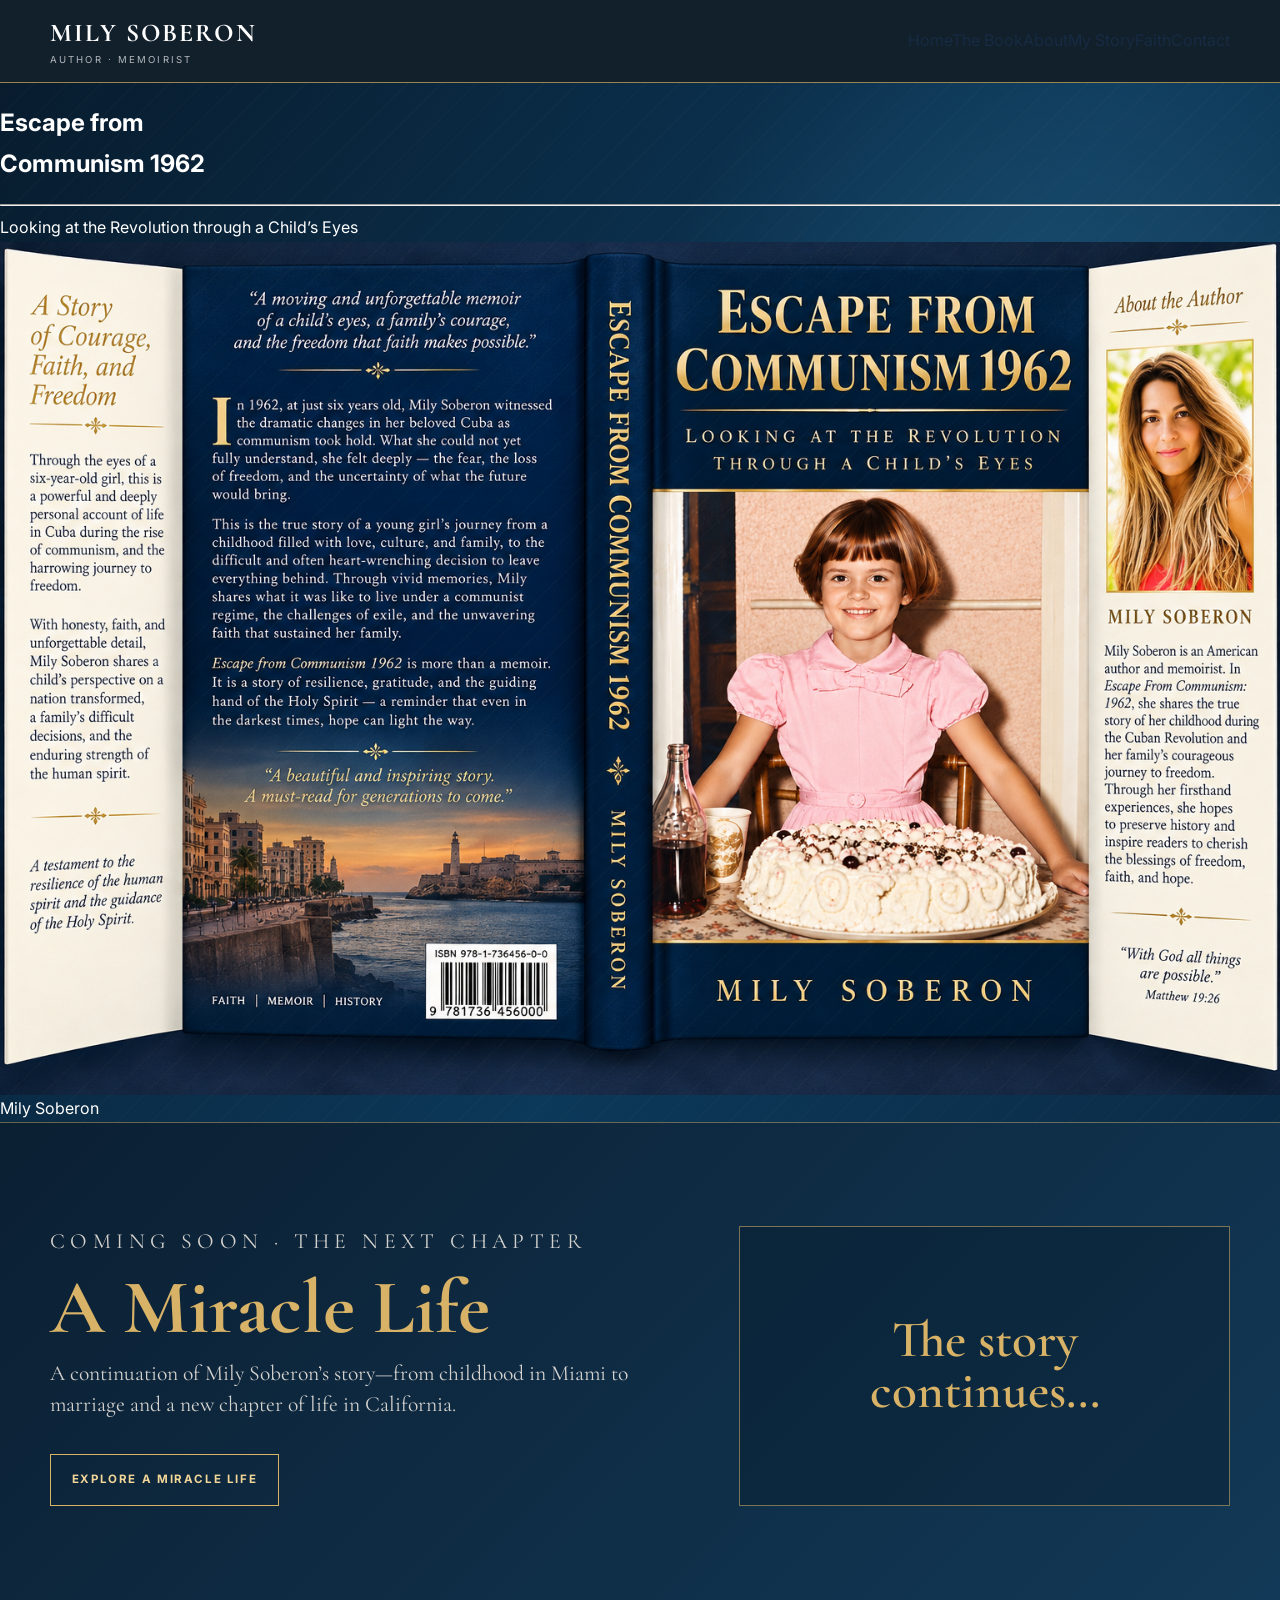
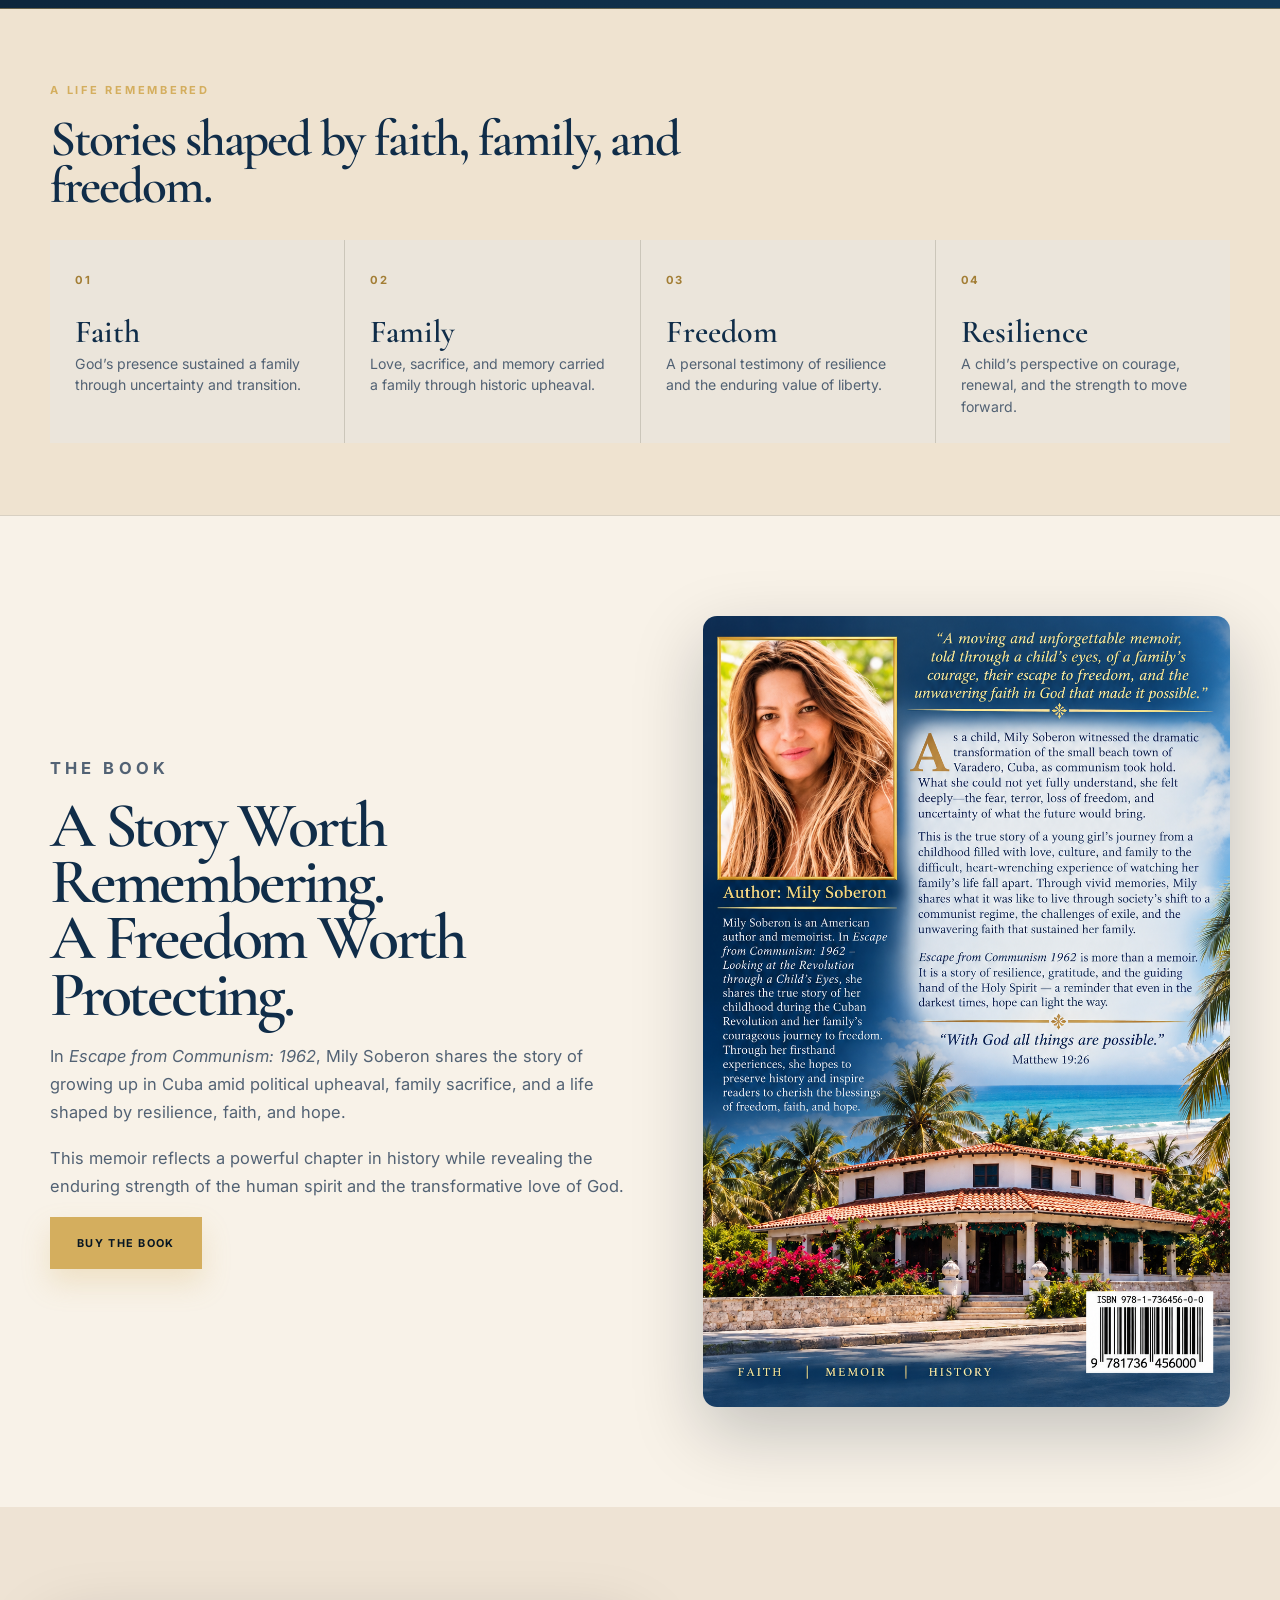
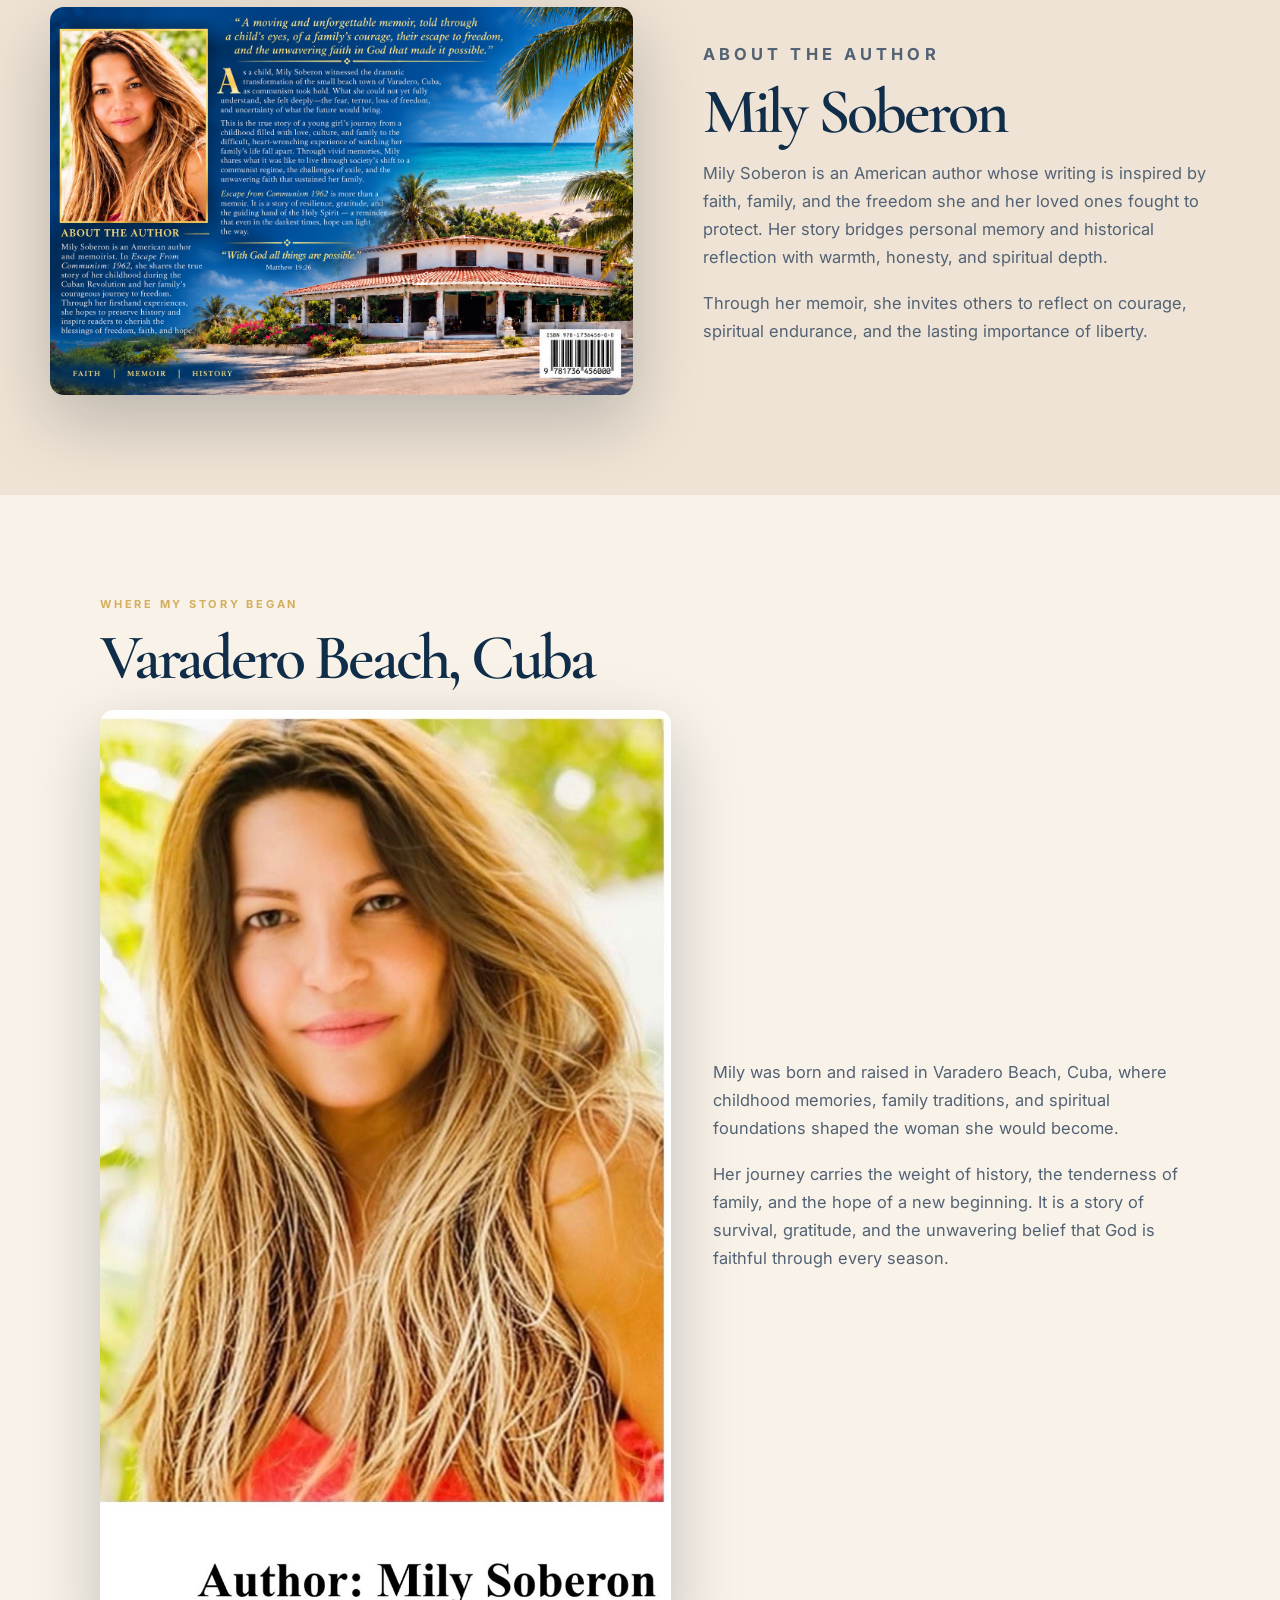
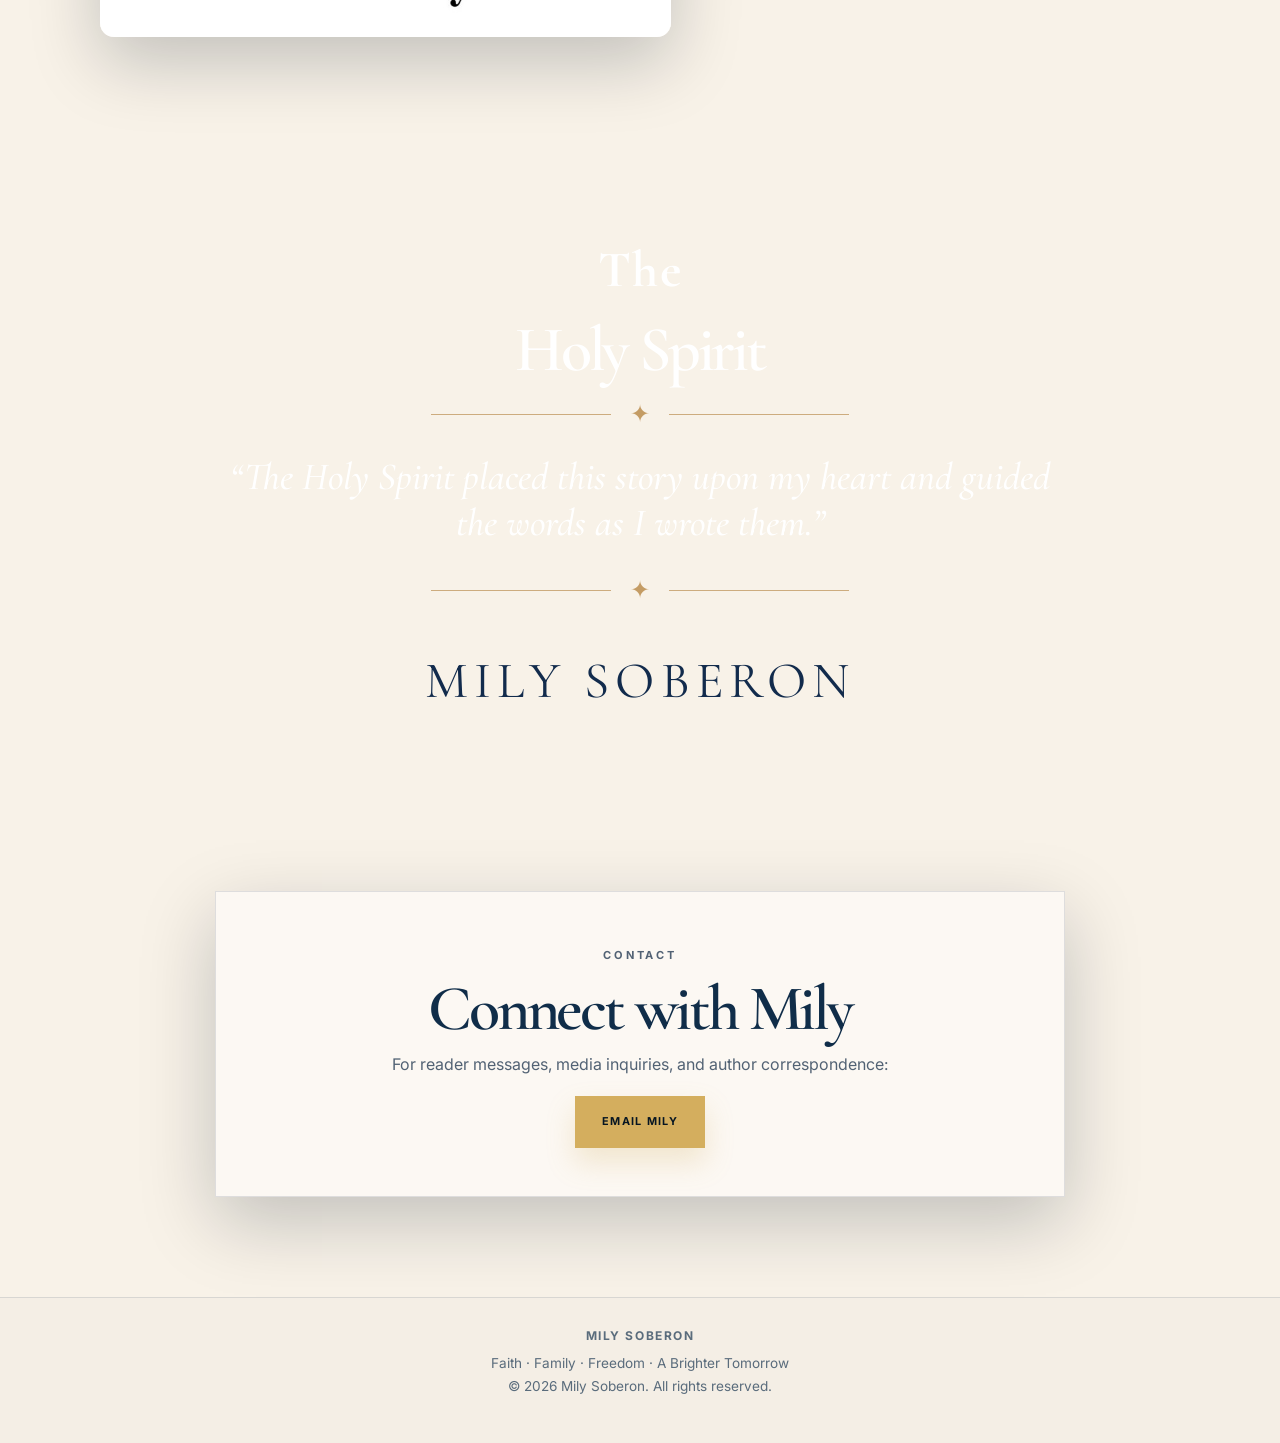
==== commit fd276b58: "Style the Holy Spirit section to match the provided reference layout and wording." ====
--- a/index.html
+++ b/index.html
@@ -18,6 +18,91 @@
       .miracle-teaser-art span { color:#d7b267; font:600 clamp(2rem,4vw,4rem)/1 "Cormorant Garamond",serif; text-align:center; }
       .miracle-link { display:inline-block; margin-top:1rem; padding:.95rem 1.3rem; border:1px solid #d7b267; color:#f1d698; text-transform:uppercase; letter-spacing:.14em; font-size:.72rem; font-weight:700; }
       @media(max-width:760px){.miracle-teaser-inner{grid-template-columns:1fr}.miracle-teaser-art{min-height:210px}}
+
+      .faith-section {
+        background: #f8f2e8;
+        padding: clamp(3rem, 7vw, 6rem) 0;
+      }
+      .faith-plate {
+        width: min(1100px, calc(100% - 32px));
+        margin: 0 auto;
+        text-align: center;
+        color: #0f2440;
+      }
+      .faith-kicker {
+        font-family: "Cormorant Garamond", serif;
+        font-size: clamp(2.2rem, 4vw, 4rem);
+        font-weight: 700;
+        letter-spacing: 0.02em;
+        margin: 0 0 0.5rem;
+      }
+      .faith-title {
+        margin: 0;
+        font-family: "Cormorant Garamond", serif;
+        font-size: clamp(3.3rem, 8vw, 8rem);
+        line-height: 0.88;
+        letter-spacing: -0.04em;
+        color: #122b4c;
+        font-weight: 700;
+      }
+      .faith-divider {
+        display: flex;
+        align-items: center;
+        justify-content: center;
+        gap: 1.2rem;
+        margin: 1.5rem auto 1.75rem;
+        color: #c49c64;
+      }
+      .faith-divider::before,
+      .faith-divider::after {
+        content: "";
+        display: block;
+        width: min(180px, 24vw);
+        height: 1px;
+        background: rgba(196,156,100,0.8);
+      }
+      .faith-divider span {
+        font-size: 1.5rem;
+        line-height: 1;
+      }
+      .faith-quote {
+        margin: 0 auto;
+        max-width: 860px;
+        font-family: "Cormorant Garamond", serif;
+        font-size: clamp(2rem, 3vw, 3.2rem);
+        line-height: 1.2;
+        color: #122b4c;
+        font-style: italic;
+        font-weight: 500;
+      }
+      .faith-signoff {
+        margin-top: 2.25rem;
+        font-family: "Cormorant Garamond", serif;
+        font-size: clamp(2.3rem, 4vw, 4rem);
+        letter-spacing: 0.12em;
+        text-transform: uppercase;
+        color: #122b4c;
+      }
+      .faith-rule-bottom {
+        display: flex;
+        align-items: center;
+        justify-content: center;
+        gap: 1.2rem;
+        margin: 2rem auto 0;
+        color: #c49c64;
+      }
+      .faith-rule-bottom::before,
+      .faith-rule-bottom::after {
+        content: "";
+        display: block;
+        width: min(180px, 24vw);
+        height: 1px;
+        background: rgba(196,156,100,0.8);
+      }
+      .faith-rule-bottom span {
+        font-size: 1.5rem;
+        line-height: 1;
+      }
     </style>
   </head>
   <body>
@@ -30,7 +115,16 @@
       <section id="book" class="content-section book-section"><div class="container split-layout"><div class="copy-block"><p class="eyebrow">The Book</p><h2>A Story Worth Remembering.<br />A Freedom Worth Protecting.</h2><p>In <em>Escape from Communism: 1962</em>, Mily Soberon shares the story of growing up in Cuba amid political upheaval, family sacrifice, and a life shaped by resilience, faith, and hope.</p><p>This memoir reflects a powerful chapter in history while revealing the enduring strength of the human spirit and the transformative love of God.</p><div class="cta-row"><a class="button button-primary" href="https://www.amazon.com/s?k=Escape+from+Communism+1962+Mily+Soberon" target="_blank" rel="noopener noreferrer">Buy the Book</a></div></div><div class="visual-block"><img src="assets/book-feature.png" alt="Escape from Communism 1962 book feature artwork" loading="lazy" /></div></div></section>
       <section id="about" class="content-section alt-section"><div class="container split-layout"><div class="visual-block"><img src="assets/back-cover.png" alt="Mily Soberon author artwork" loading="lazy" /></div><div class="copy-block"><p class="eyebrow">About the Author</p><h2>Mily Soberon</h2><p>Mily Soberon is an American author whose writing is inspired by faith, family, and the freedom she and her loved ones fought to protect. Her story bridges personal memory and historical reflection with warmth, honesty, and spiritual depth.</p><p>Through her memoir, she invites others to reflect on courage, spiritual endurance, and the lasting importance of liberty.</p></div></div></section>
       <section id="story" class="content-section"><div class="container story-wrap"><p class="eyebrow">Where My Story Began</p><h2>Varadero Beach, Cuba</h2><div class="story-grid"><img src="assets/Authors%20Photo%20.jpeg" alt="Mily Soberon portrait in Varadero Beach, Cuba" loading="lazy" /><div class="story-copy"><p>Mily was born and raised in Varadero Beach, Cuba, where childhood memories, family traditions, and spiritual foundations shaped the woman she would become.</p><p>Her journey carries the weight of history, the tenderness of family, and the hope of a new beginning. It is a story of survival, gratitude, and the unwavering belief that God is faithful through every season.</p></div></div></div></section>
-      <section id="faith" class="content-section faith-section"><div class="container narrow"><p class="eyebrow">Faith</p><h2>The Holy Spirit</h2><blockquote>“The Holy Spirit placed this story upon my heart and guided the words as I wrote them.”</blockquote><p>Faith is the thread that runs through every chapter of this memoir. It is a testimony to God’s presence, guidance, and grace through seasons of fear, uncertainty, and renewal.</p></div></section>
+      <section id="faith" class="content-section faith-section">
+        <div class="faith-plate">
+          <p class="faith-kicker">The</p>
+          <h2 class="faith-title">Holy Spirit</h2>
+          <div class="faith-divider"><span>✦</span></div>
+          <p class="faith-quote">“The Holy Spirit placed this story upon my heart and guided the words as I wrote them.”</p>
+          <div class="faith-rule-bottom"><span>✦</span></div>
+          <div class="faith-signoff">Mily Soberon</div>
+        </div>
+      </section>
       <section id="contact" class="content-section contact-section"><div class="container contact-box"><p class="eyebrow">Contact</p><h2>Connect with Mily</h2><p>For reader messages, media inquiries, and author correspondence:</p><a class="button button-primary" href="mailto:milsobe2727@gmail.com">Email Mily</a></div></section>
     </main>
     <footer class="site-footer"><div class="container footer-wrap"><strong>MILY SOBERON</strong><p>Faith · Family · Freedom · A Brighter Tomorrow</p><p>© 2026 Mily Soberon. All rights reserved.</p></div></footer>
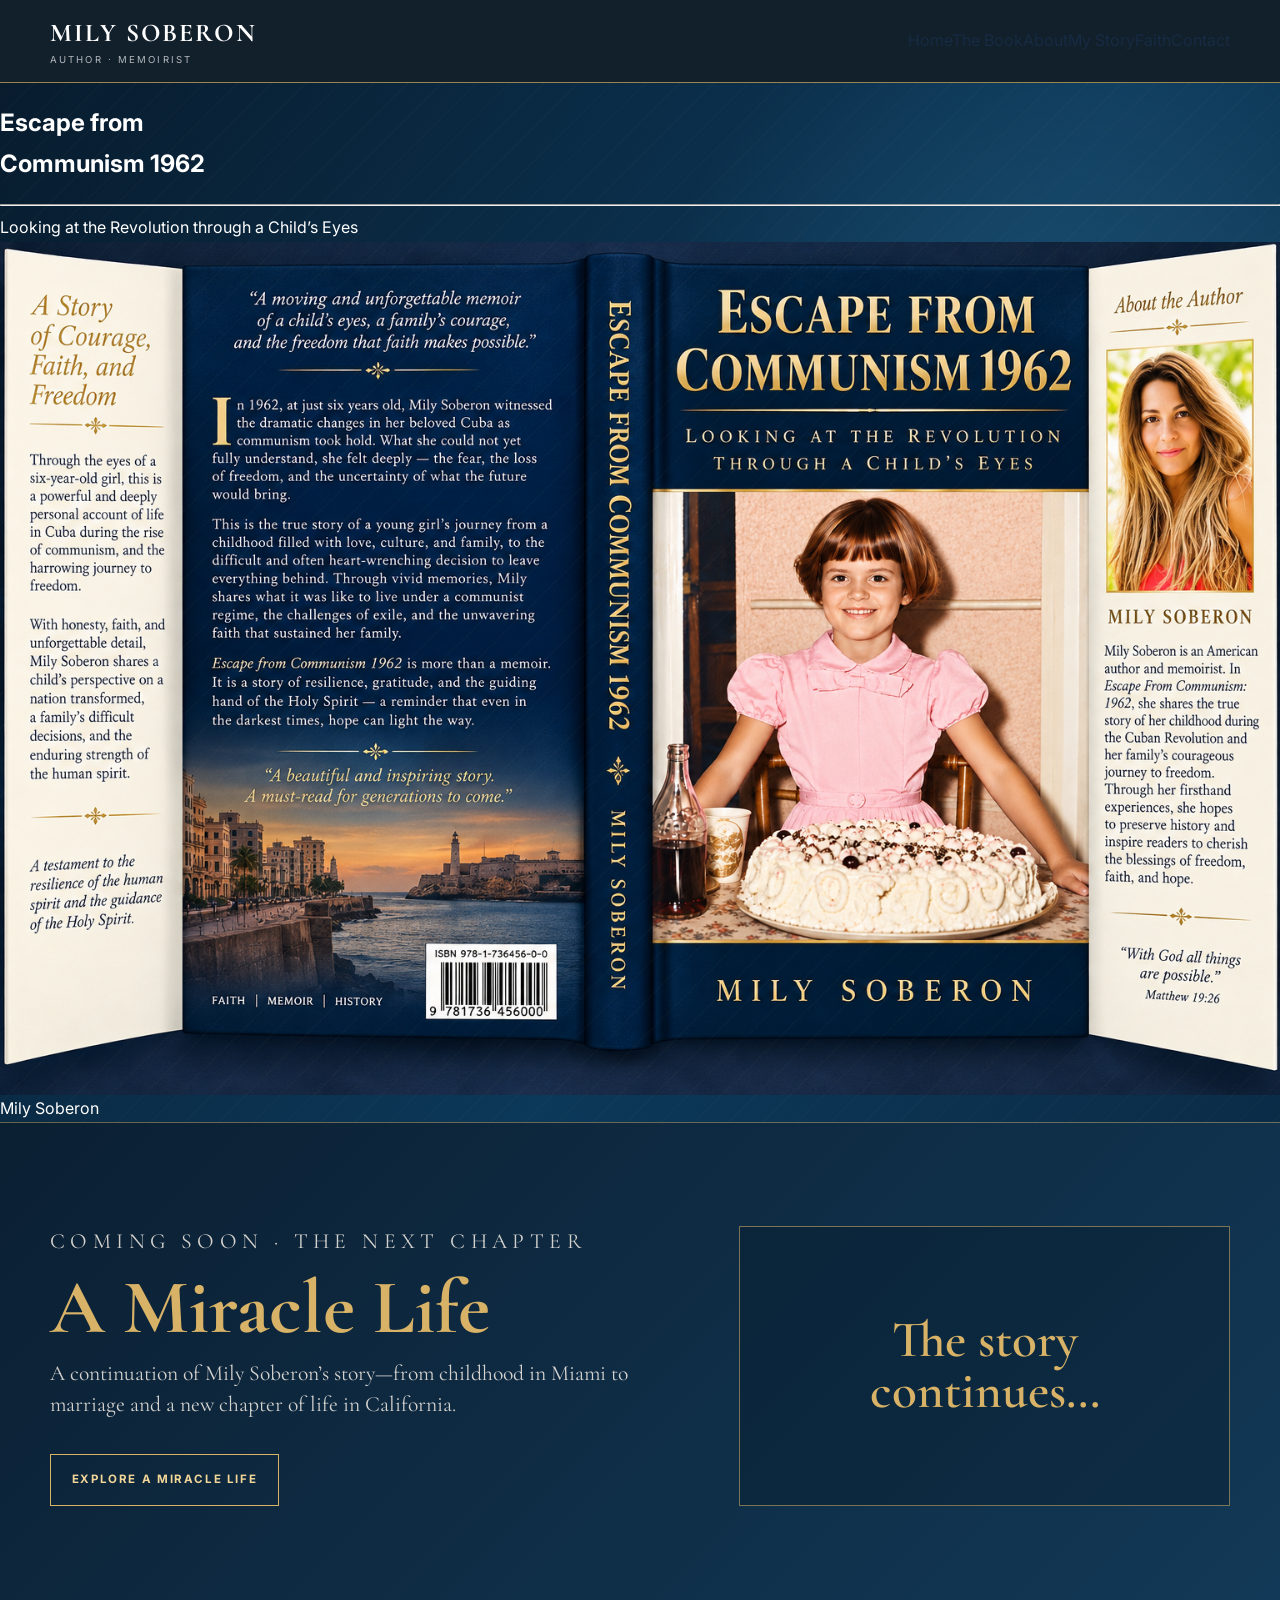
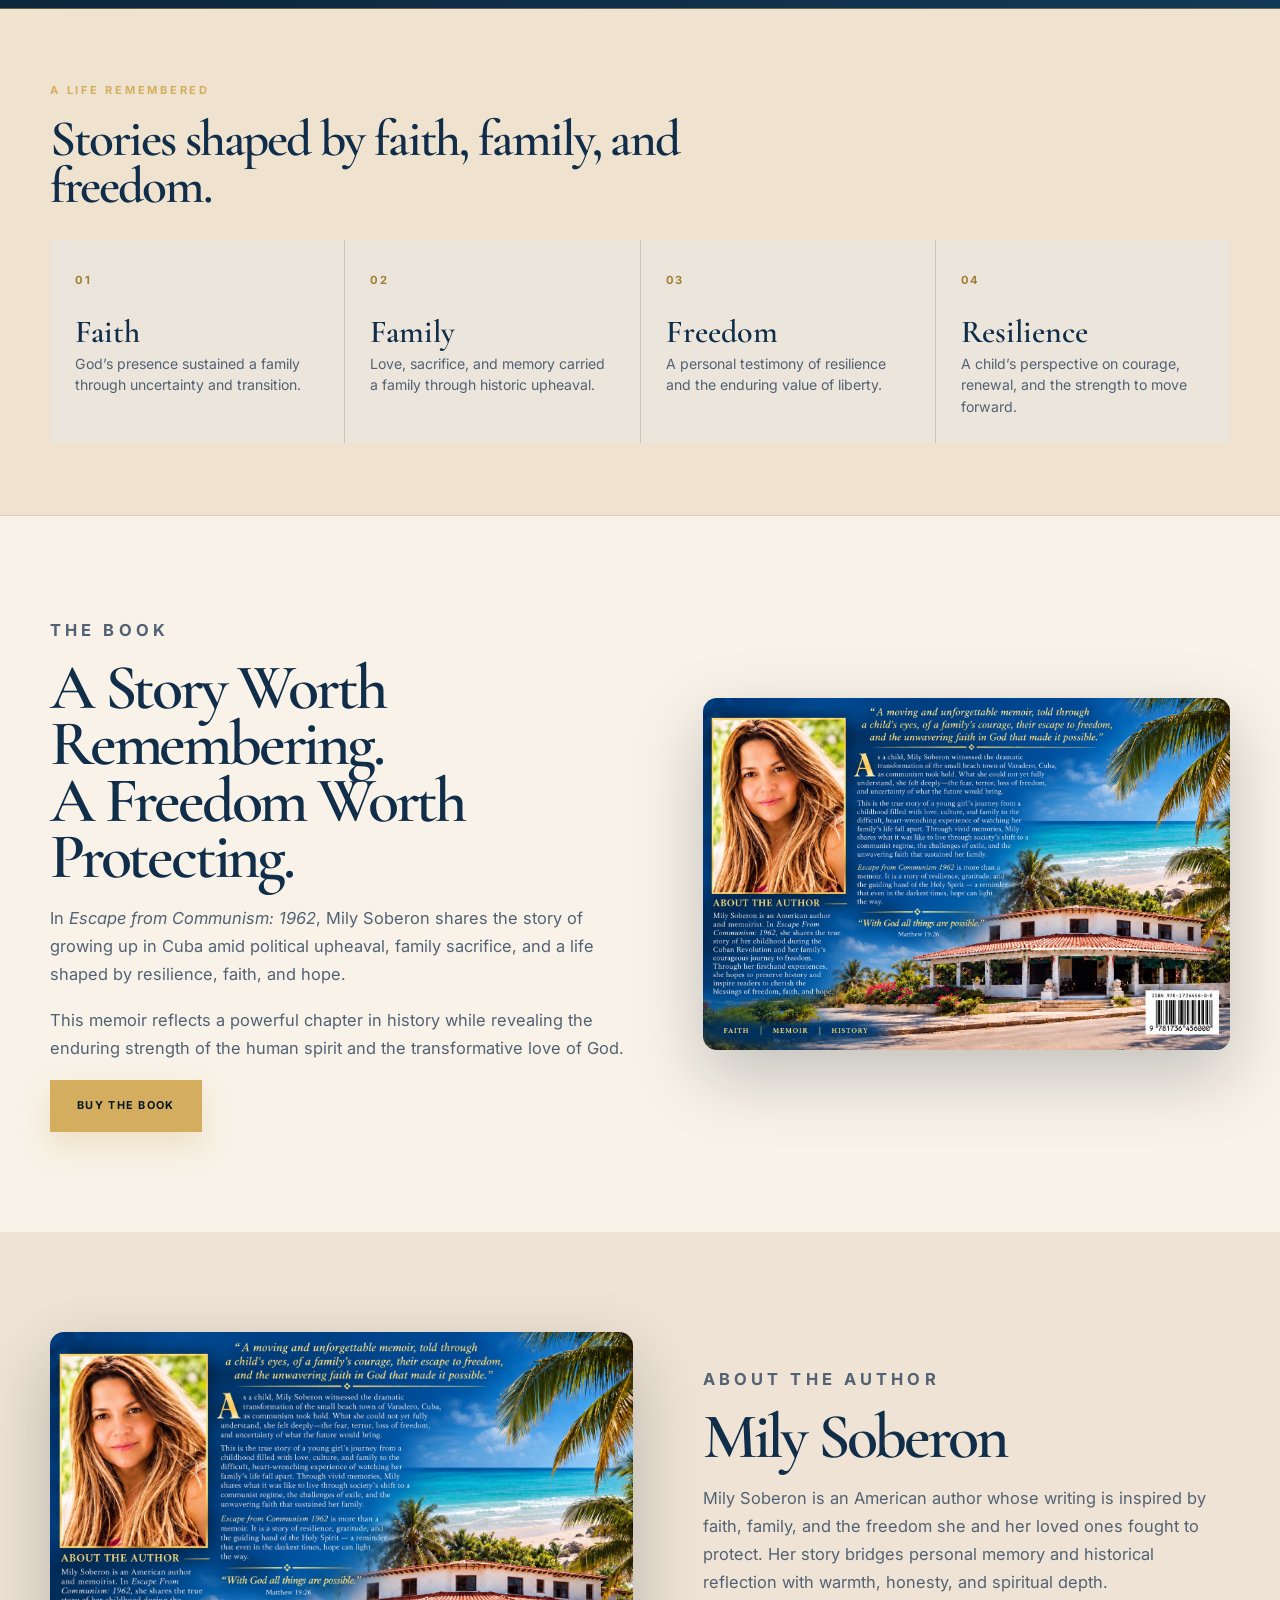
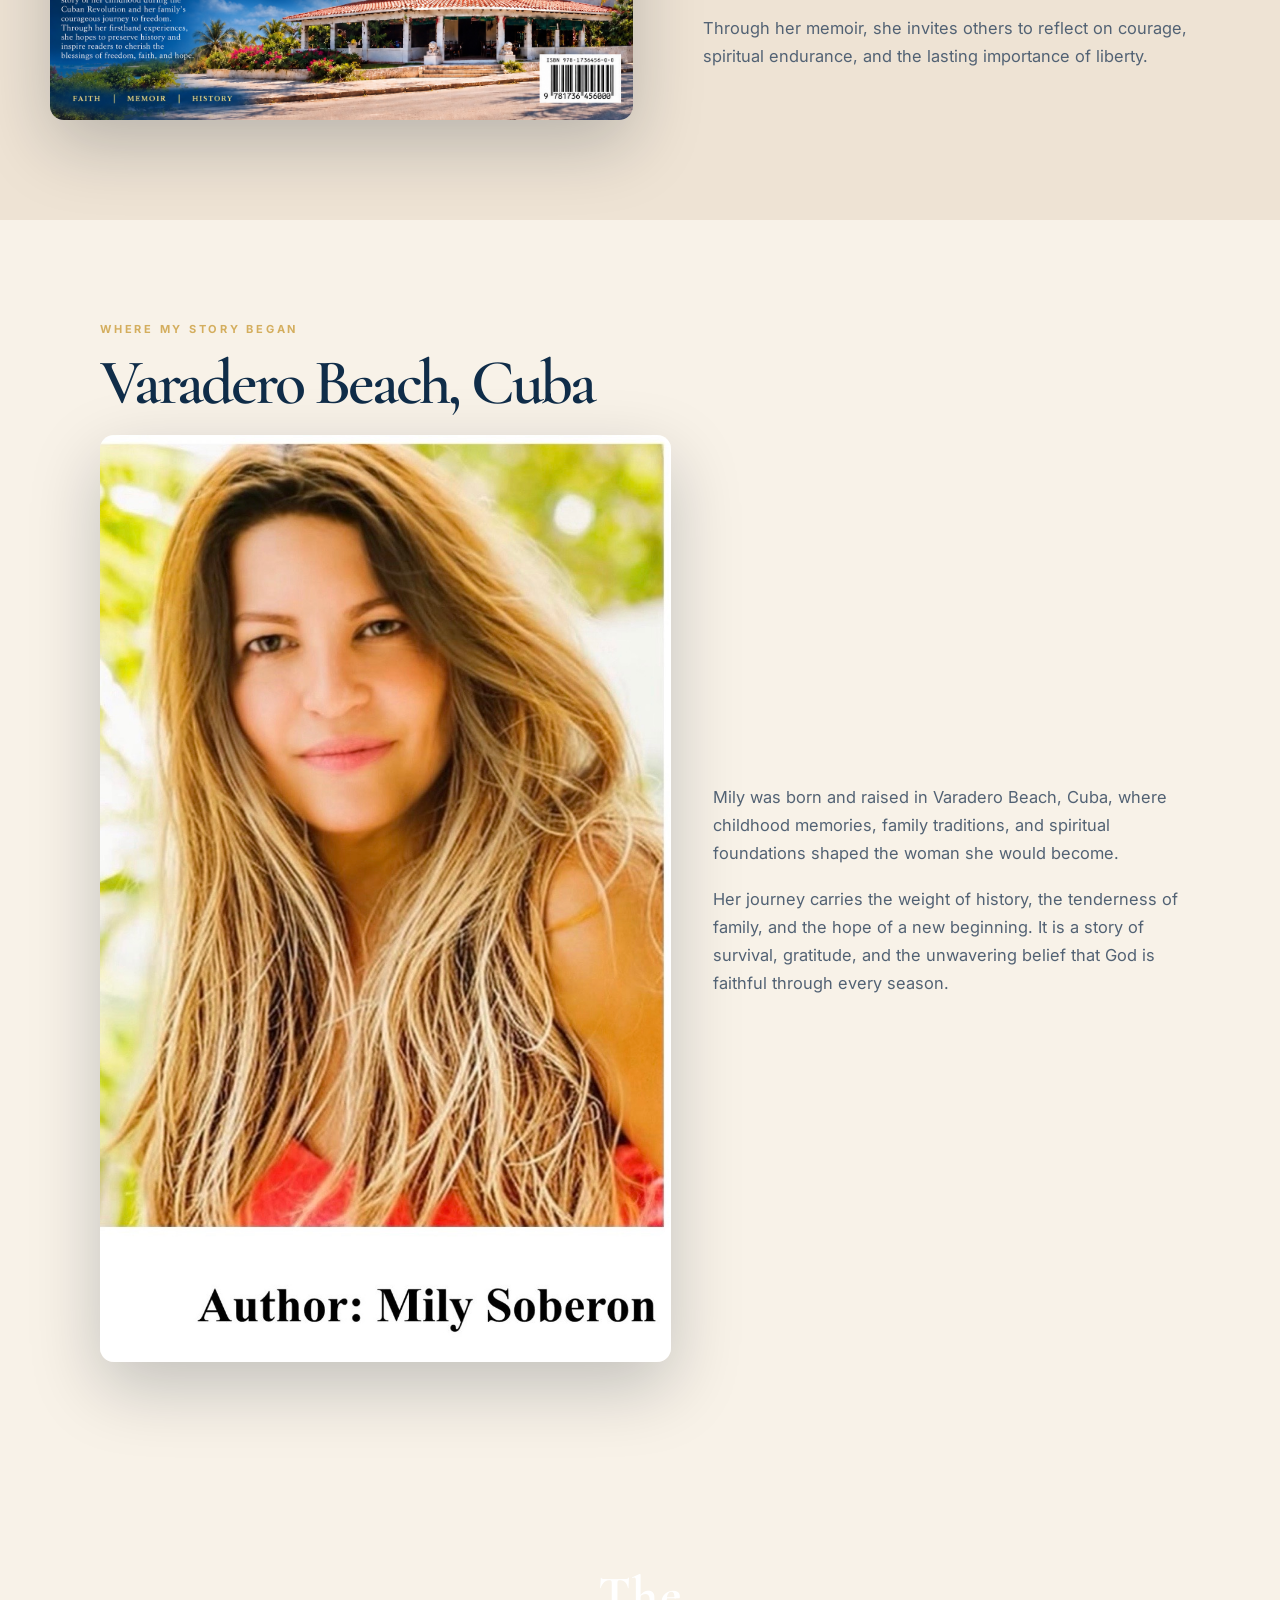
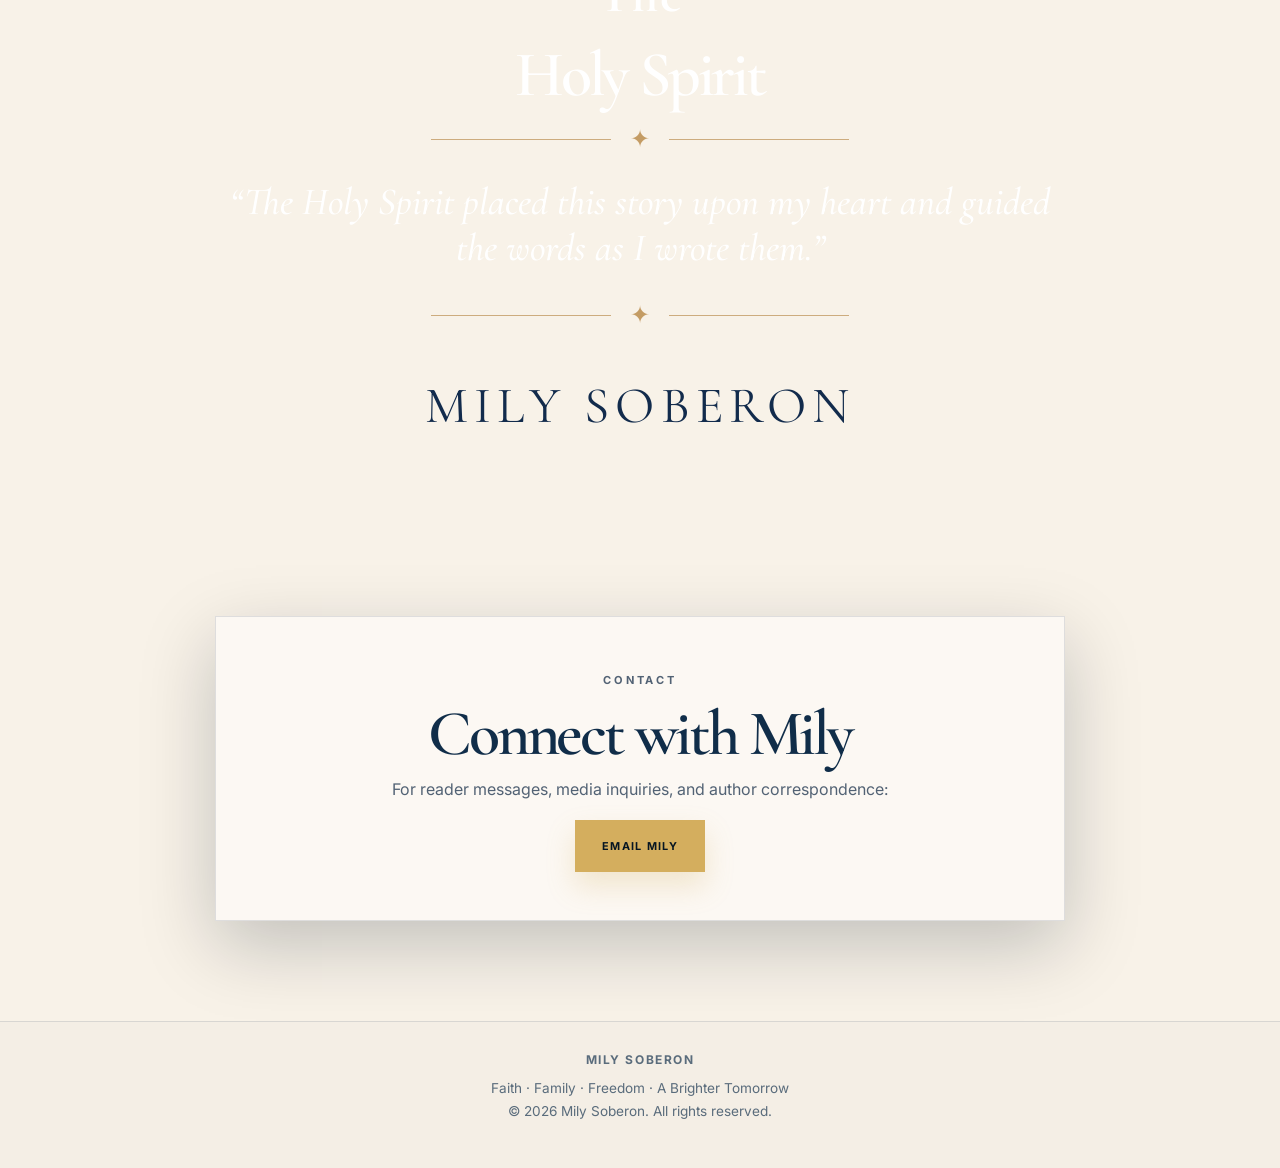
==== commit b5e84db0: "Replace the outdated Buy the Book image with the corrected back-cover artwork." ====
--- a/index.html
+++ b/index.html
@@ -18,91 +18,16 @@
       .miracle-teaser-art span { color:#d7b267; font:600 clamp(2rem,4vw,4rem)/1 "Cormorant Garamond",serif; text-align:center; }
       .miracle-link { display:inline-block; margin-top:1rem; padding:.95rem 1.3rem; border:1px solid #d7b267; color:#f1d698; text-transform:uppercase; letter-spacing:.14em; font-size:.72rem; font-weight:700; }
       @media(max-width:760px){.miracle-teaser-inner{grid-template-columns:1fr}.miracle-teaser-art{min-height:210px}}
-
-      .faith-section {
-        background: #f8f2e8;
-        padding: clamp(3rem, 7vw, 6rem) 0;
-      }
-      .faith-plate {
-        width: min(1100px, calc(100% - 32px));
-        margin: 0 auto;
-        text-align: center;
-        color: #0f2440;
-      }
-      .faith-kicker {
-        font-family: "Cormorant Garamond", serif;
-        font-size: clamp(2.2rem, 4vw, 4rem);
-        font-weight: 700;
-        letter-spacing: 0.02em;
-        margin: 0 0 0.5rem;
-      }
-      .faith-title {
-        margin: 0;
-        font-family: "Cormorant Garamond", serif;
-        font-size: clamp(3.3rem, 8vw, 8rem);
-        line-height: 0.88;
-        letter-spacing: -0.04em;
-        color: #122b4c;
-        font-weight: 700;
-      }
-      .faith-divider {
-        display: flex;
-        align-items: center;
-        justify-content: center;
-        gap: 1.2rem;
-        margin: 1.5rem auto 1.75rem;
-        color: #c49c64;
-      }
-      .faith-divider::before,
-      .faith-divider::after {
-        content: "";
-        display: block;
-        width: min(180px, 24vw);
-        height: 1px;
-        background: rgba(196,156,100,0.8);
-      }
-      .faith-divider span {
-        font-size: 1.5rem;
-        line-height: 1;
-      }
-      .faith-quote {
-        margin: 0 auto;
-        max-width: 860px;
-        font-family: "Cormorant Garamond", serif;
-        font-size: clamp(2rem, 3vw, 3.2rem);
-        line-height: 1.2;
-        color: #122b4c;
-        font-style: italic;
-        font-weight: 500;
-      }
-      .faith-signoff {
-        margin-top: 2.25rem;
-        font-family: "Cormorant Garamond", serif;
-        font-size: clamp(2.3rem, 4vw, 4rem);
-        letter-spacing: 0.12em;
-        text-transform: uppercase;
-        color: #122b4c;
-      }
-      .faith-rule-bottom {
-        display: flex;
-        align-items: center;
-        justify-content: center;
-        gap: 1.2rem;
-        margin: 2rem auto 0;
-        color: #c49c64;
-      }
-      .faith-rule-bottom::before,
-      .faith-rule-bottom::after {
-        content: "";
-        display: block;
-        width: min(180px, 24vw);
-        height: 1px;
-        background: rgba(196,156,100,0.8);
-      }
-      .faith-rule-bottom span {
-        font-size: 1.5rem;
-        line-height: 1;
-      }
+      .faith-section { background:#f8f2e8; padding:clamp(3rem,7vw,6rem) 0; }
+      .faith-plate { width:min(1100px,calc(100% - 32px)); margin:0 auto; text-align:center; color:#0f2440; }
+      .faith-kicker { font-family:"Cormorant Garamond",serif; font-size:clamp(2.2rem,4vw,4rem); font-weight:700; letter-spacing:.02em; margin:0 0 .5rem; }
+      .faith-title { margin:0; font-family:"Cormorant Garamond",serif; font-size:clamp(3.3rem,8vw,8rem); line-height:.88; letter-spacing:-.04em; color:#122b4c; font-weight:700; }
+      .faith-divider,.faith-rule-bottom { display:flex; align-items:center; justify-content:center; gap:1.2rem; margin:1.5rem auto 1.75rem; color:#c49c64; }
+      .faith-divider::before,.faith-divider::after,.faith-rule-bottom::before,.faith-rule-bottom::after { content:""; display:block; width:min(180px,24vw); height:1px; background:rgba(196,156,100,.8); }
+      .faith-divider span,.faith-rule-bottom span { font-size:1.5rem; line-height:1; }
+      .faith-quote { margin:0 auto; max-width:860px; font-family:"Cormorant Garamond",serif; font-size:clamp(2rem,3vw,3.2rem); line-height:1.2; color:#122b4c; font-style:italic; font-weight:500; }
+      .faith-signoff { margin-top:2.25rem; font-family:"Cormorant Garamond",serif; font-size:clamp(2.3rem,4vw,4rem); letter-spacing:.12em; text-transform:uppercase; color:#122b4c; }
+      .faith-rule-bottom { margin:2rem auto 0; }
     </style>
   </head>
   <body>
@@ -112,19 +37,10 @@
       <section class="hero" id="home"><div class="hero-shell"><h1 class="hero-title">Escape from<br />Communism 1962</h1><hr class="hero-line" /><span class="hero-subtitle">Looking at the Revolution through a Child’s Eyes</span><div class="hero-image-wrap"><img class="hero-image" src="assets/book-cover.png" alt="Escape from Communism 1962 book cover featuring Mily Soberon as a child with a cake" /></div><div class="hero-author-name">Mily Soberon</div></div></section>
       <section class="miracle-teaser" aria-labelledby="miracle-title"><div class="container miracle-teaser-inner"><div><p class="eyebrow">Coming Soon · The Next Chapter</p><h2 id="miracle-title">A Miracle Life</h2><p>A continuation of Mily Soberon’s story—from childhood in Miami to marriage and a new chapter of life in California.</p><a class="miracle-link" href="miracle-life.html">Explore A Miracle Life</a></div><div class="miracle-teaser-art" aria-hidden="true"><span>The story<br />continues…</span></div></div></section>
       <section class="highlights-section" aria-label="Memoir themes"><div class="container"><div class="section-head"><p class="eyebrow">A Life Remembered</p><h2>Stories shaped by faith, family, and freedom.</h2></div><div class="feature-grid"><article class="feature-card"><span class="feature-number">01</span><h3>Faith</h3><p>God’s presence sustained a family through uncertainty and transition.</p></article><article class="feature-card"><span class="feature-number">02</span><h3>Family</h3><p>Love, sacrifice, and memory carried a family through historic upheaval.</p></article><article class="feature-card"><span class="feature-number">03</span><h3>Freedom</h3><p>A personal testimony of resilience and the enduring value of liberty.</p></article><article class="feature-card"><span class="feature-number">04</span><h3>Resilience</h3><p>A child’s perspective on courage, renewal, and the strength to move forward.</p></article></div></div></section>
-      <section id="book" class="content-section book-section"><div class="container split-layout"><div class="copy-block"><p class="eyebrow">The Book</p><h2>A Story Worth Remembering.<br />A Freedom Worth Protecting.</h2><p>In <em>Escape from Communism: 1962</em>, Mily Soberon shares the story of growing up in Cuba amid political upheaval, family sacrifice, and a life shaped by resilience, faith, and hope.</p><p>This memoir reflects a powerful chapter in history while revealing the enduring strength of the human spirit and the transformative love of God.</p><div class="cta-row"><a class="button button-primary" href="https://www.amazon.com/s?k=Escape+from+Communism+1962+Mily+Soberon" target="_blank" rel="noopener noreferrer">Buy the Book</a></div></div><div class="visual-block"><img src="assets/book-feature.png" alt="Escape from Communism 1962 book feature artwork" loading="lazy" /></div></div></section>
+      <section id="book" class="content-section book-section"><div class="container split-layout"><div class="copy-block"><p class="eyebrow">The Book</p><h2>A Story Worth Remembering.<br />A Freedom Worth Protecting.</h2><p>In <em>Escape from Communism: 1962</em>, Mily Soberon shares the story of growing up in Cuba amid political upheaval, family sacrifice, and a life shaped by resilience, faith, and hope.</p><p>This memoir reflects a powerful chapter in history while revealing the enduring strength of the human spirit and the transformative love of God.</p><div class="cta-row"><a class="button button-primary" href="https://www.amazon.com/s?k=Escape+from+Communism+1962+Mily+Soberon" target="_blank" rel="noopener noreferrer">Buy the Book</a></div></div><div class="visual-block"><img src="assets/back-cover.png" alt="Escape from Communism 1962 corrected back-cover artwork" loading="lazy" /></div></div></section>
       <section id="about" class="content-section alt-section"><div class="container split-layout"><div class="visual-block"><img src="assets/back-cover.png" alt="Mily Soberon author artwork" loading="lazy" /></div><div class="copy-block"><p class="eyebrow">About the Author</p><h2>Mily Soberon</h2><p>Mily Soberon is an American author whose writing is inspired by faith, family, and the freedom she and her loved ones fought to protect. Her story bridges personal memory and historical reflection with warmth, honesty, and spiritual depth.</p><p>Through her memoir, she invites others to reflect on courage, spiritual endurance, and the lasting importance of liberty.</p></div></div></section>
       <section id="story" class="content-section"><div class="container story-wrap"><p class="eyebrow">Where My Story Began</p><h2>Varadero Beach, Cuba</h2><div class="story-grid"><img src="assets/Authors%20Photo%20.jpeg" alt="Mily Soberon portrait in Varadero Beach, Cuba" loading="lazy" /><div class="story-copy"><p>Mily was born and raised in Varadero Beach, Cuba, where childhood memories, family traditions, and spiritual foundations shaped the woman she would become.</p><p>Her journey carries the weight of history, the tenderness of family, and the hope of a new beginning. It is a story of survival, gratitude, and the unwavering belief that God is faithful through every season.</p></div></div></div></section>
-      <section id="faith" class="content-section faith-section">
-        <div class="faith-plate">
-          <p class="faith-kicker">The</p>
-          <h2 class="faith-title">Holy Spirit</h2>
-          <div class="faith-divider"><span>✦</span></div>
-          <p class="faith-quote">“The Holy Spirit placed this story upon my heart and guided the words as I wrote them.”</p>
-          <div class="faith-rule-bottom"><span>✦</span></div>
-          <div class="faith-signoff">Mily Soberon</div>
-        </div>
-      </section>
+      <section id="faith" class="content-section faith-section"><div class="faith-plate"><p class="faith-kicker">The</p><h2 class="faith-title">Holy Spirit</h2><div class="faith-divider"><span>✦</span></div><p class="faith-quote">“The Holy Spirit placed this story upon my heart and guided the words as I wrote them.”</p><div class="faith-rule-bottom"><span>✦</span></div><div class="faith-signoff">Mily Soberon</div></div></section>
       <section id="contact" class="content-section contact-section"><div class="container contact-box"><p class="eyebrow">Contact</p><h2>Connect with Mily</h2><p>For reader messages, media inquiries, and author correspondence:</p><a class="button button-primary" href="mailto:milsobe2727@gmail.com">Email Mily</a></div></section>
     </main>
     <footer class="site-footer"><div class="container footer-wrap"><strong>MILY SOBERON</strong><p>Faith · Family · Freedom · A Brighter Tomorrow</p><p>© 2026 Mily Soberon. All rights reserved.</p></div></footer>
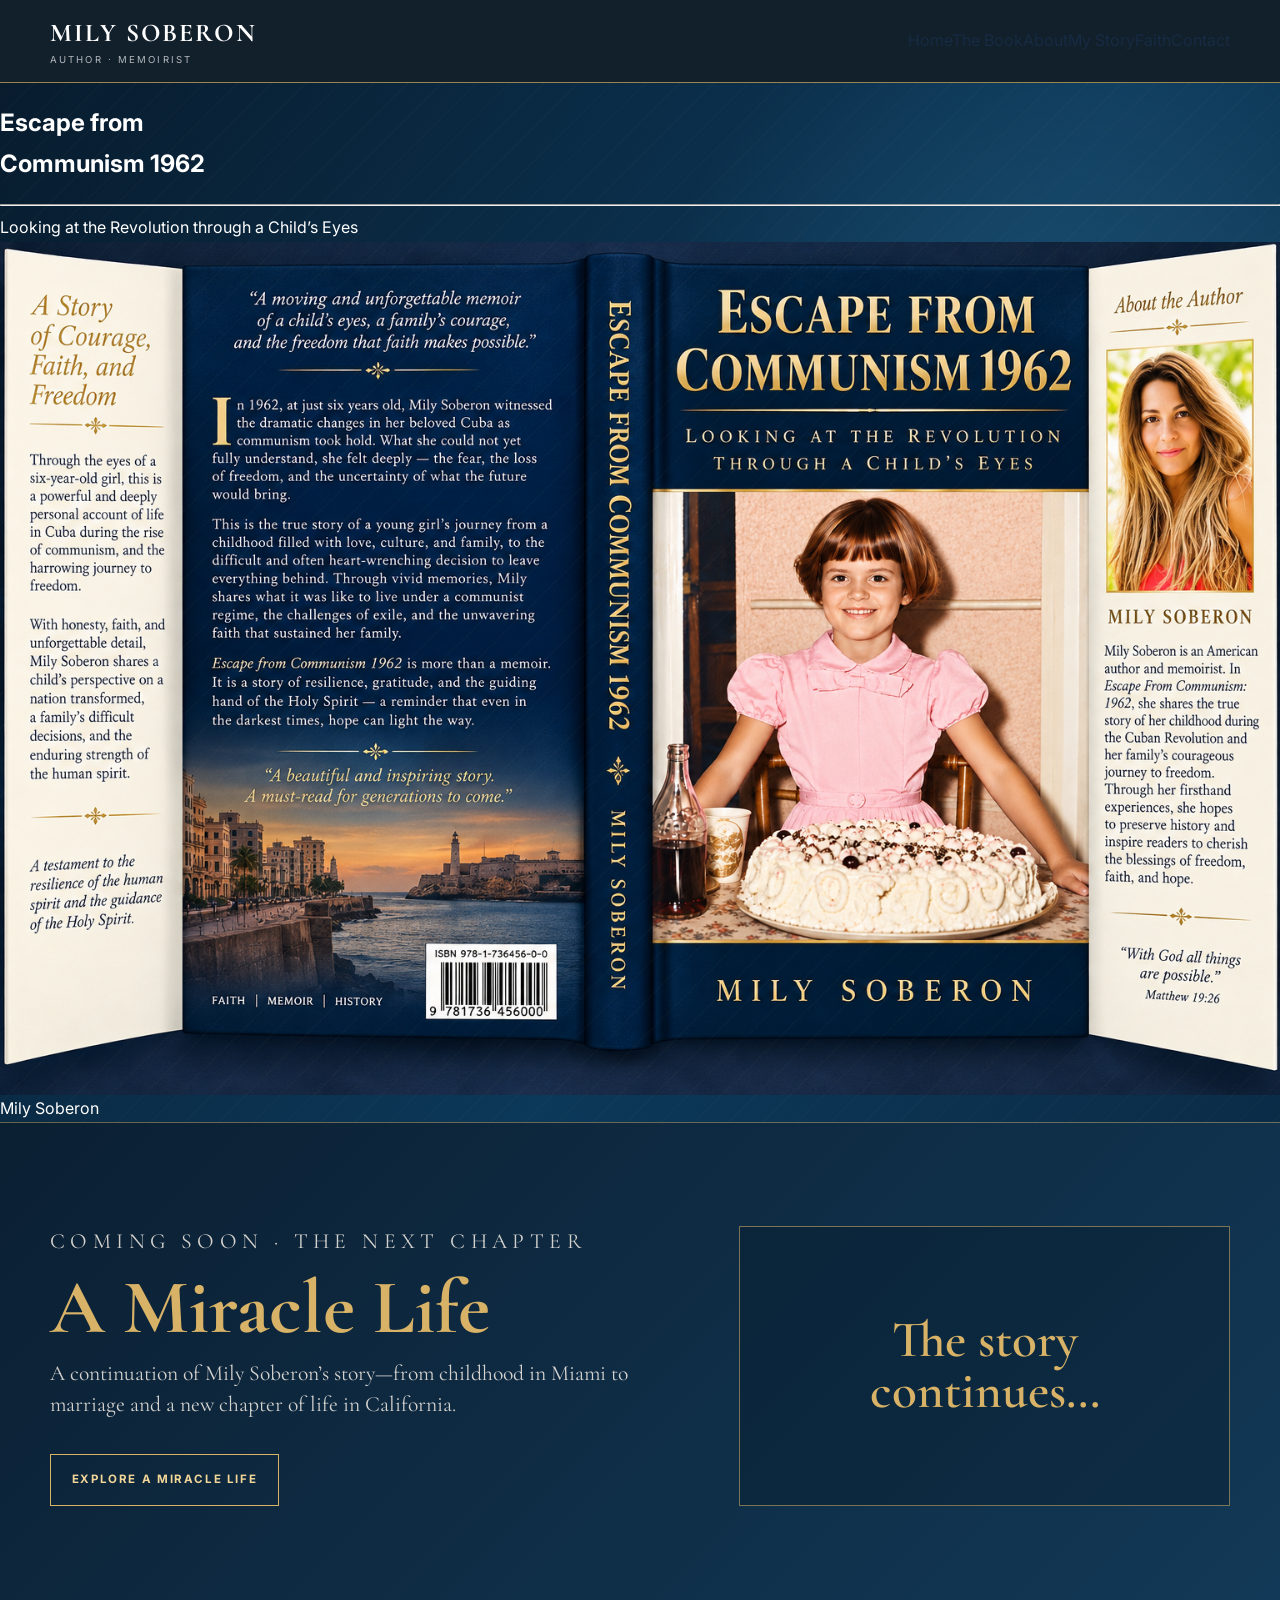
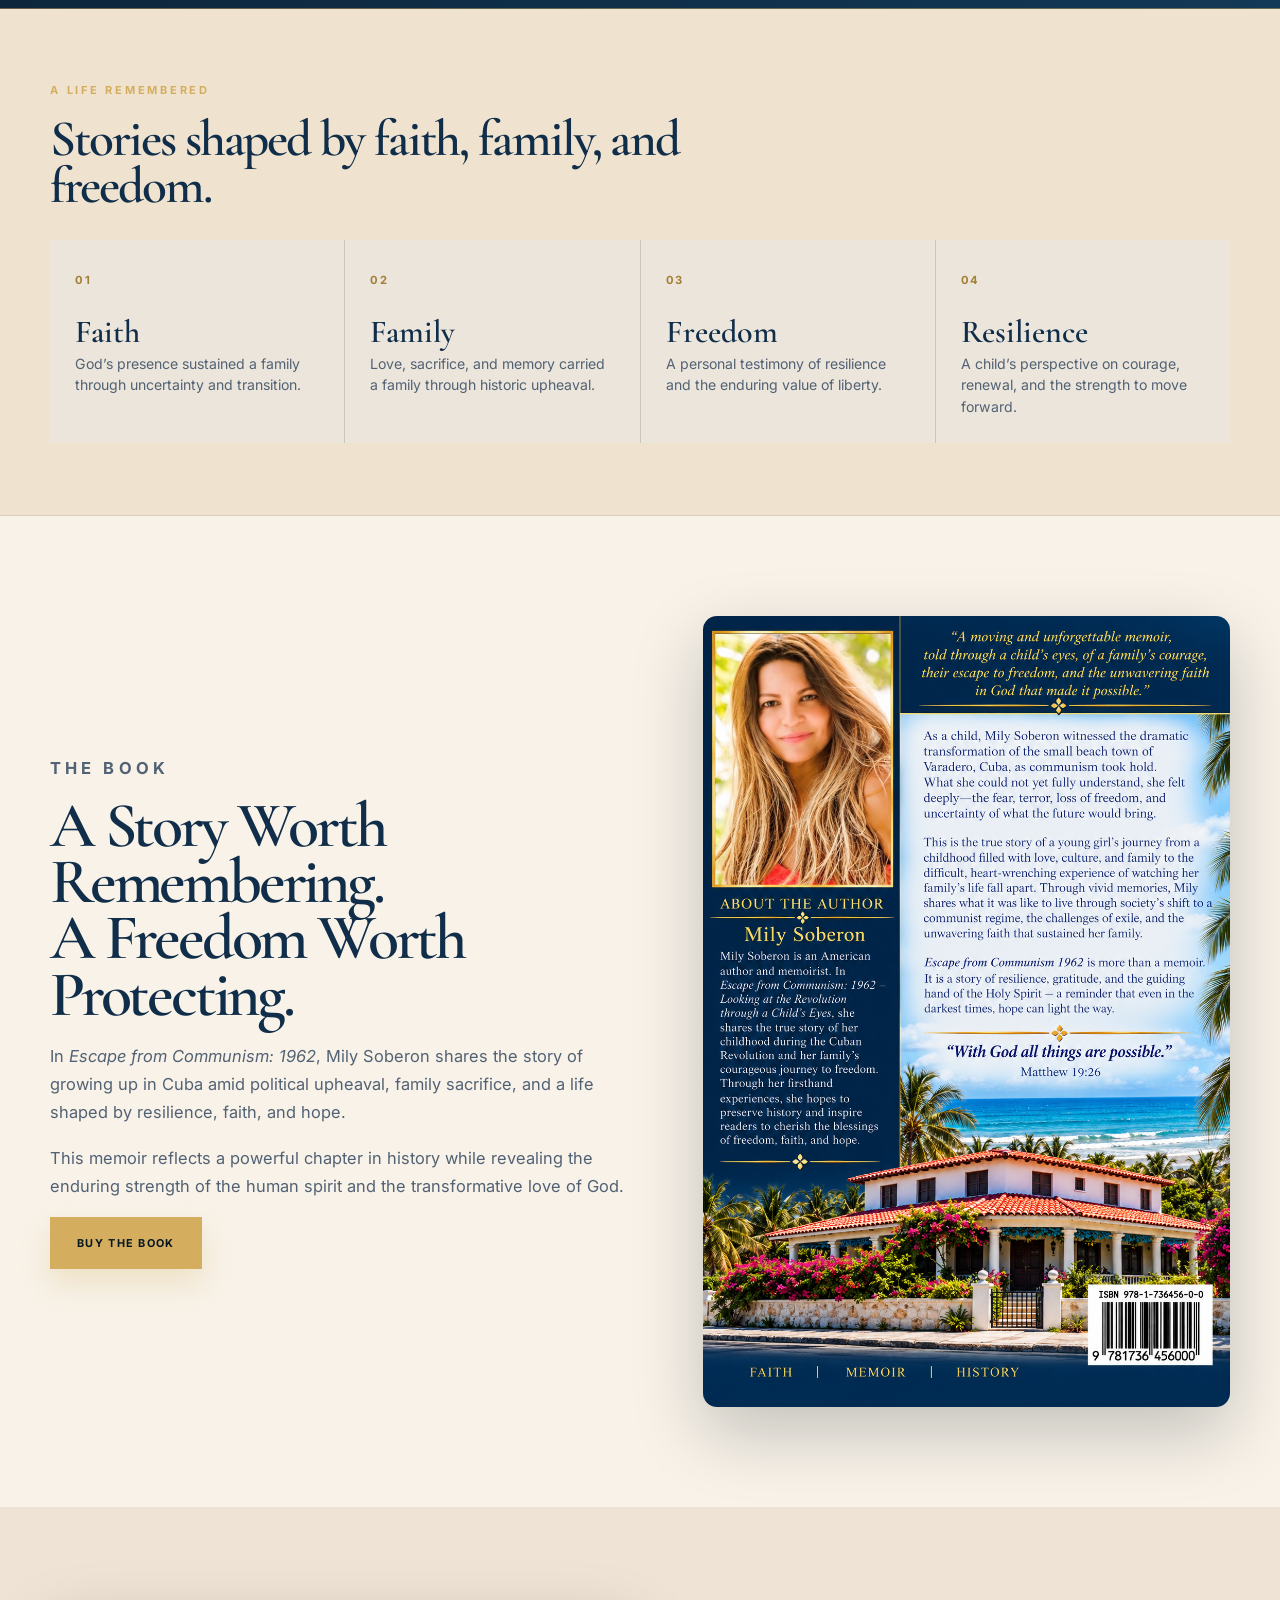
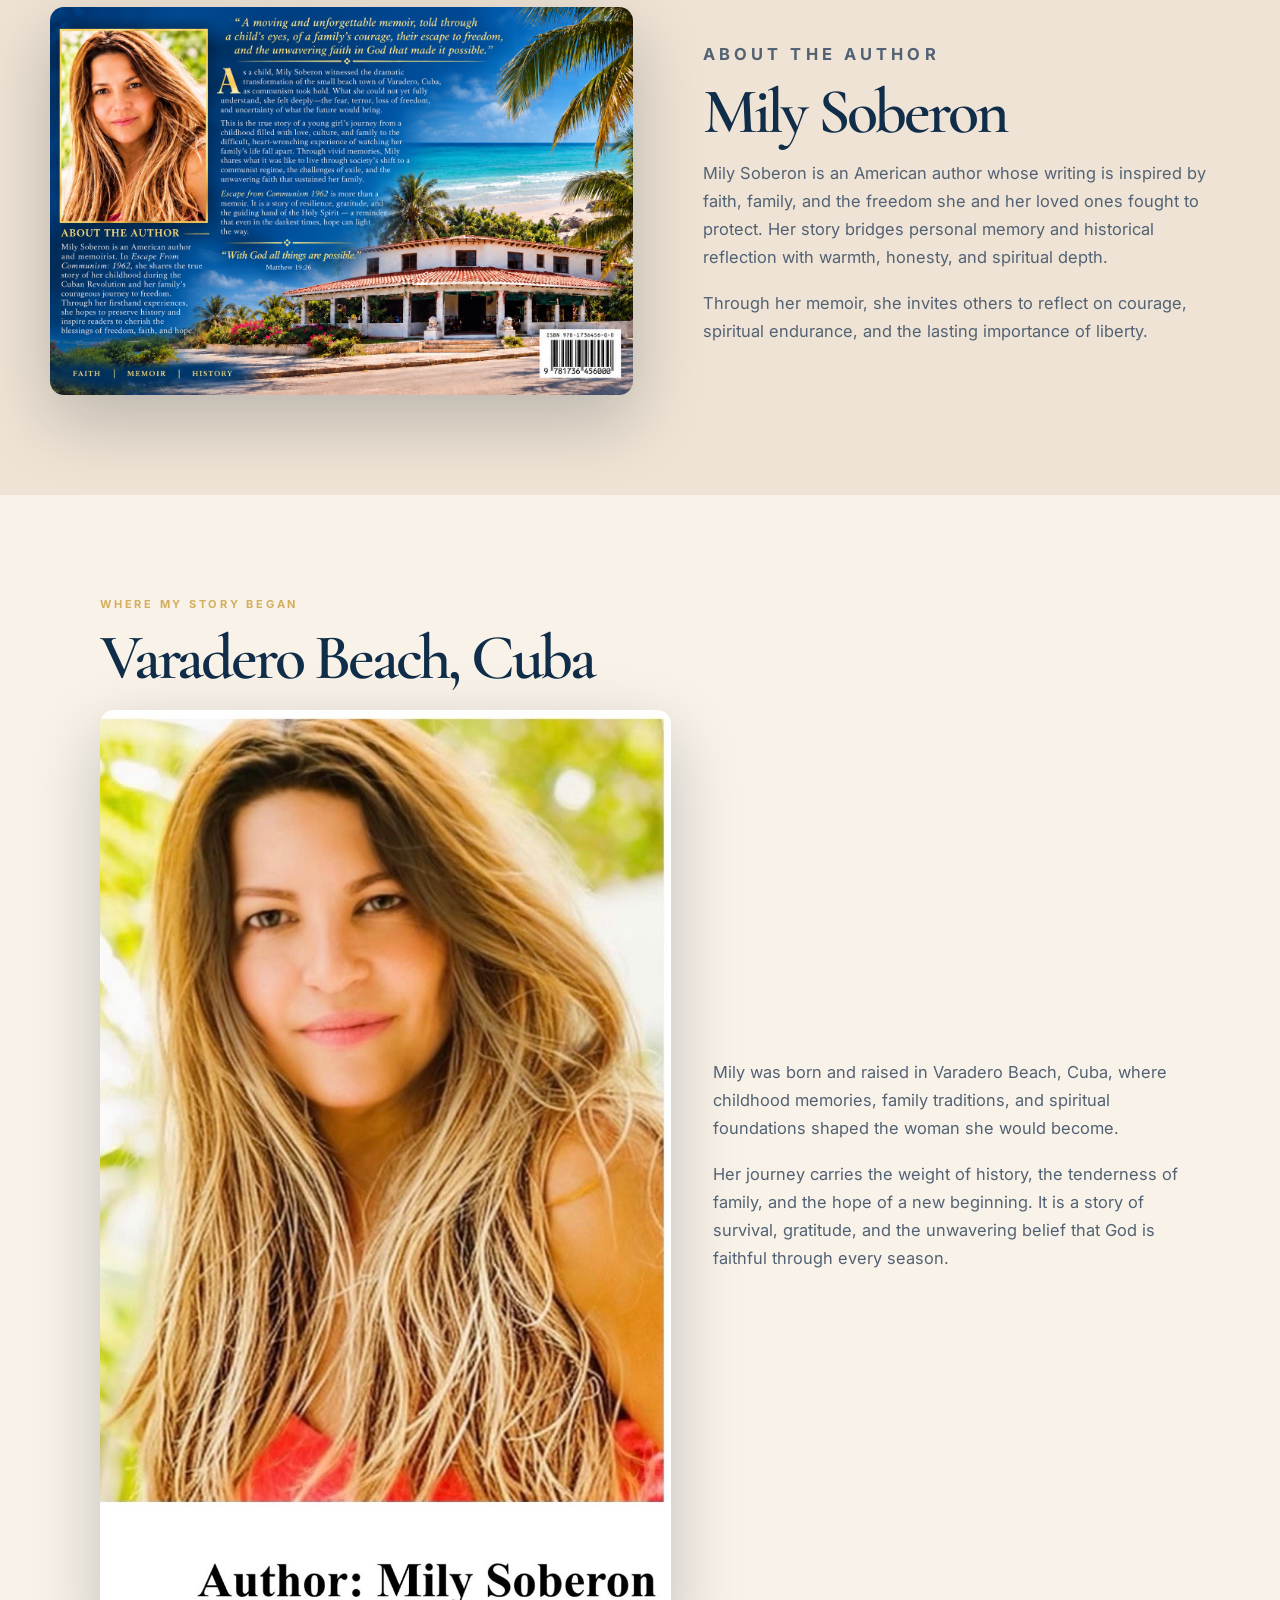
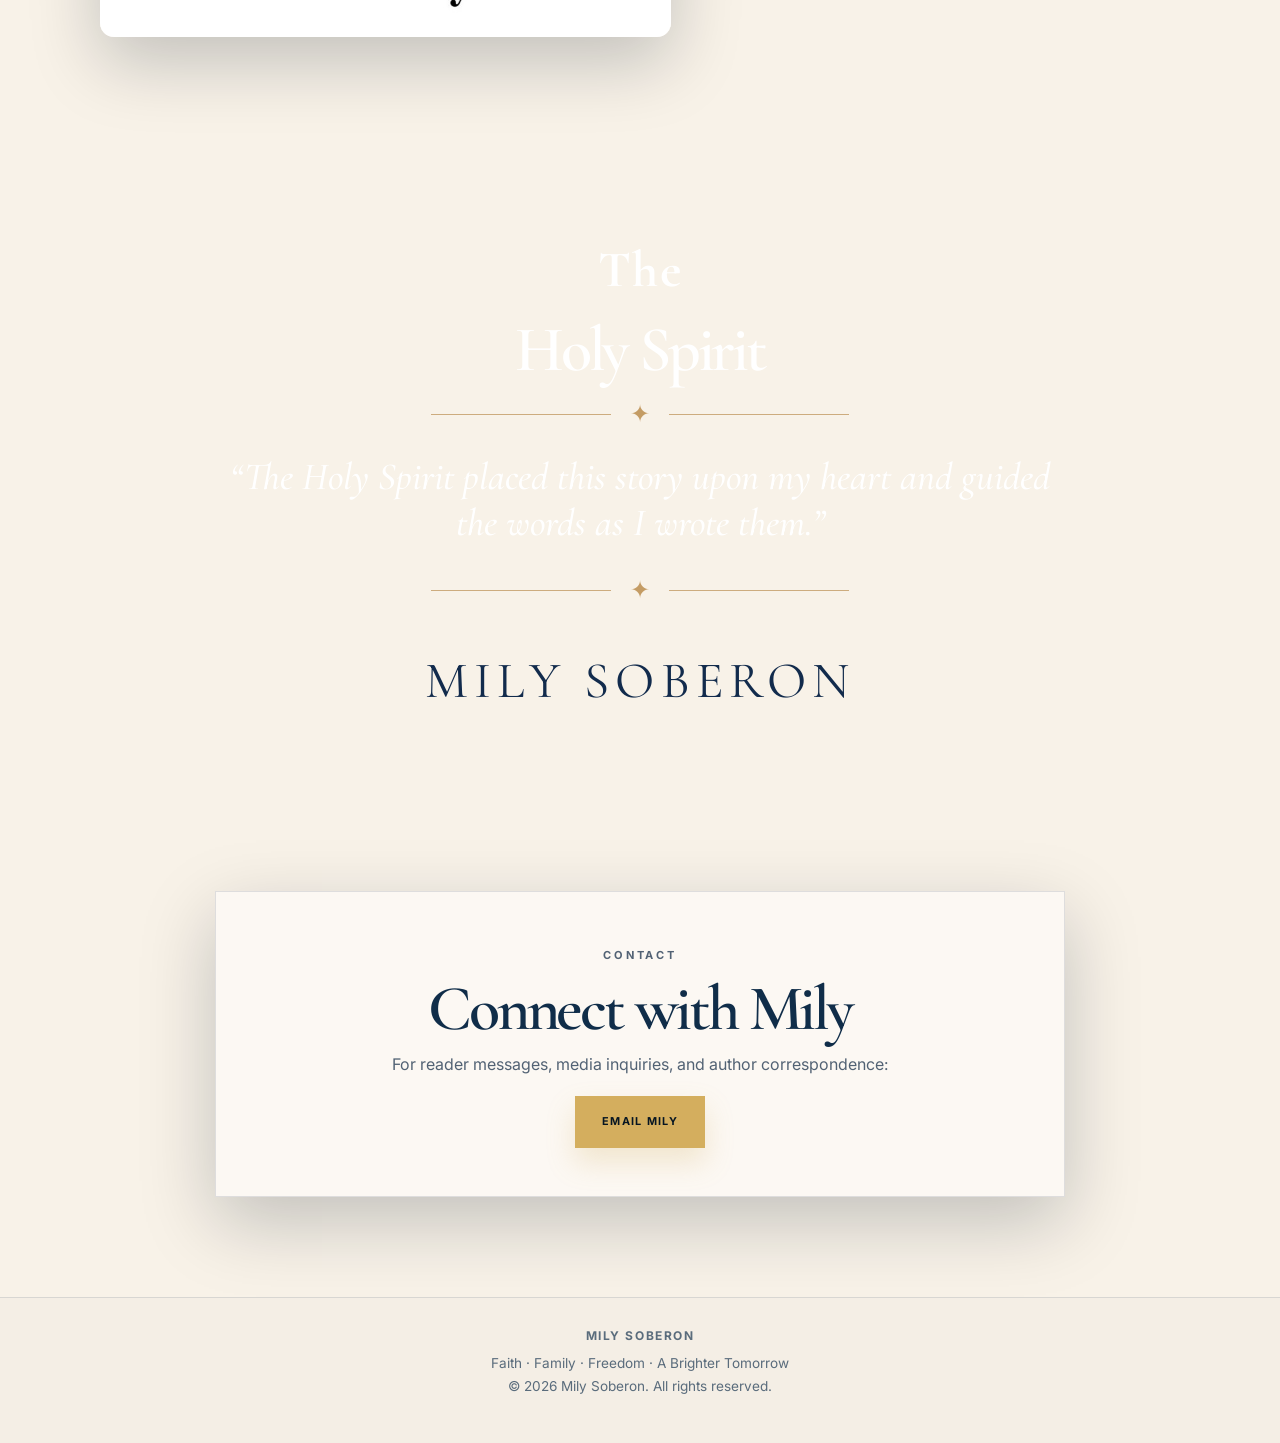
==== commit 0a1e8d24: "Replace the Buy the Book section with the uploaded Escape.BuytheBook.png asset." ====
--- a/index.html
+++ b/index.html
@@ -37,7 +37,7 @@
       <section class="hero" id="home"><div class="hero-shell"><h1 class="hero-title">Escape from<br />Communism 1962</h1><hr class="hero-line" /><span class="hero-subtitle">Looking at the Revolution through a Child’s Eyes</span><div class="hero-image-wrap"><img class="hero-image" src="assets/book-cover.png" alt="Escape from Communism 1962 book cover featuring Mily Soberon as a child with a cake" /></div><div class="hero-author-name">Mily Soberon</div></div></section>
       <section class="miracle-teaser" aria-labelledby="miracle-title"><div class="container miracle-teaser-inner"><div><p class="eyebrow">Coming Soon · The Next Chapter</p><h2 id="miracle-title">A Miracle Life</h2><p>A continuation of Mily Soberon’s story—from childhood in Miami to marriage and a new chapter of life in California.</p><a class="miracle-link" href="miracle-life.html">Explore A Miracle Life</a></div><div class="miracle-teaser-art" aria-hidden="true"><span>The story<br />continues…</span></div></div></section>
       <section class="highlights-section" aria-label="Memoir themes"><div class="container"><div class="section-head"><p class="eyebrow">A Life Remembered</p><h2>Stories shaped by faith, family, and freedom.</h2></div><div class="feature-grid"><article class="feature-card"><span class="feature-number">01</span><h3>Faith</h3><p>God’s presence sustained a family through uncertainty and transition.</p></article><article class="feature-card"><span class="feature-number">02</span><h3>Family</h3><p>Love, sacrifice, and memory carried a family through historic upheaval.</p></article><article class="feature-card"><span class="feature-number">03</span><h3>Freedom</h3><p>A personal testimony of resilience and the enduring value of liberty.</p></article><article class="feature-card"><span class="feature-number">04</span><h3>Resilience</h3><p>A child’s perspective on courage, renewal, and the strength to move forward.</p></article></div></div></section>
-      <section id="book" class="content-section book-section"><div class="container split-layout"><div class="copy-block"><p class="eyebrow">The Book</p><h2>A Story Worth Remembering.<br />A Freedom Worth Protecting.</h2><p>In <em>Escape from Communism: 1962</em>, Mily Soberon shares the story of growing up in Cuba amid political upheaval, family sacrifice, and a life shaped by resilience, faith, and hope.</p><p>This memoir reflects a powerful chapter in history while revealing the enduring strength of the human spirit and the transformative love of God.</p><div class="cta-row"><a class="button button-primary" href="https://www.amazon.com/s?k=Escape+from+Communism+1962+Mily+Soberon" target="_blank" rel="noopener noreferrer">Buy the Book</a></div></div><div class="visual-block"><img src="assets/back-cover.png" alt="Escape from Communism 1962 corrected back-cover artwork" loading="lazy" /></div></div></section>
+      <section id="book" class="content-section book-section"><div class="container split-layout"><div class="copy-block"><p class="eyebrow">The Book</p><h2>A Story Worth Remembering.<br />A Freedom Worth Protecting.</h2><p>In <em>Escape from Communism: 1962</em>, Mily Soberon shares the story of growing up in Cuba amid political upheaval, family sacrifice, and a life shaped by resilience, faith, and hope.</p><p>This memoir reflects a powerful chapter in history while revealing the enduring strength of the human spirit and the transformative love of God.</p><div class="cta-row"><a class="button button-primary" href="https://www.amazon.com/s?k=Escape+from+Communism+1962+Mily+Soberon" target="_blank" rel="noopener noreferrer">Buy the Book</a></div></div><div class="visual-block"><img src="assets/Escape.BuytheBook.png" alt="Escape from Communism 1962 corrected book artwork" loading="lazy" /></div></div></section>
       <section id="about" class="content-section alt-section"><div class="container split-layout"><div class="visual-block"><img src="assets/back-cover.png" alt="Mily Soberon author artwork" loading="lazy" /></div><div class="copy-block"><p class="eyebrow">About the Author</p><h2>Mily Soberon</h2><p>Mily Soberon is an American author whose writing is inspired by faith, family, and the freedom she and her loved ones fought to protect. Her story bridges personal memory and historical reflection with warmth, honesty, and spiritual depth.</p><p>Through her memoir, she invites others to reflect on courage, spiritual endurance, and the lasting importance of liberty.</p></div></div></section>
       <section id="story" class="content-section"><div class="container story-wrap"><p class="eyebrow">Where My Story Began</p><h2>Varadero Beach, Cuba</h2><div class="story-grid"><img src="assets/Authors%20Photo%20.jpeg" alt="Mily Soberon portrait in Varadero Beach, Cuba" loading="lazy" /><div class="story-copy"><p>Mily was born and raised in Varadero Beach, Cuba, where childhood memories, family traditions, and spiritual foundations shaped the woman she would become.</p><p>Her journey carries the weight of history, the tenderness of family, and the hope of a new beginning. It is a story of survival, gratitude, and the unwavering belief that God is faithful through every season.</p></div></div></div></section>
       <section id="faith" class="content-section faith-section"><div class="faith-plate"><p class="faith-kicker">The</p><h2 class="faith-title">Holy Spirit</h2><div class="faith-divider"><span>✦</span></div><p class="faith-quote">“The Holy Spirit placed this story upon my heart and guided the words as I wrote them.”</p><div class="faith-rule-bottom"><span>✦</span></div><div class="faith-signoff">Mily Soberon</div></div></section>
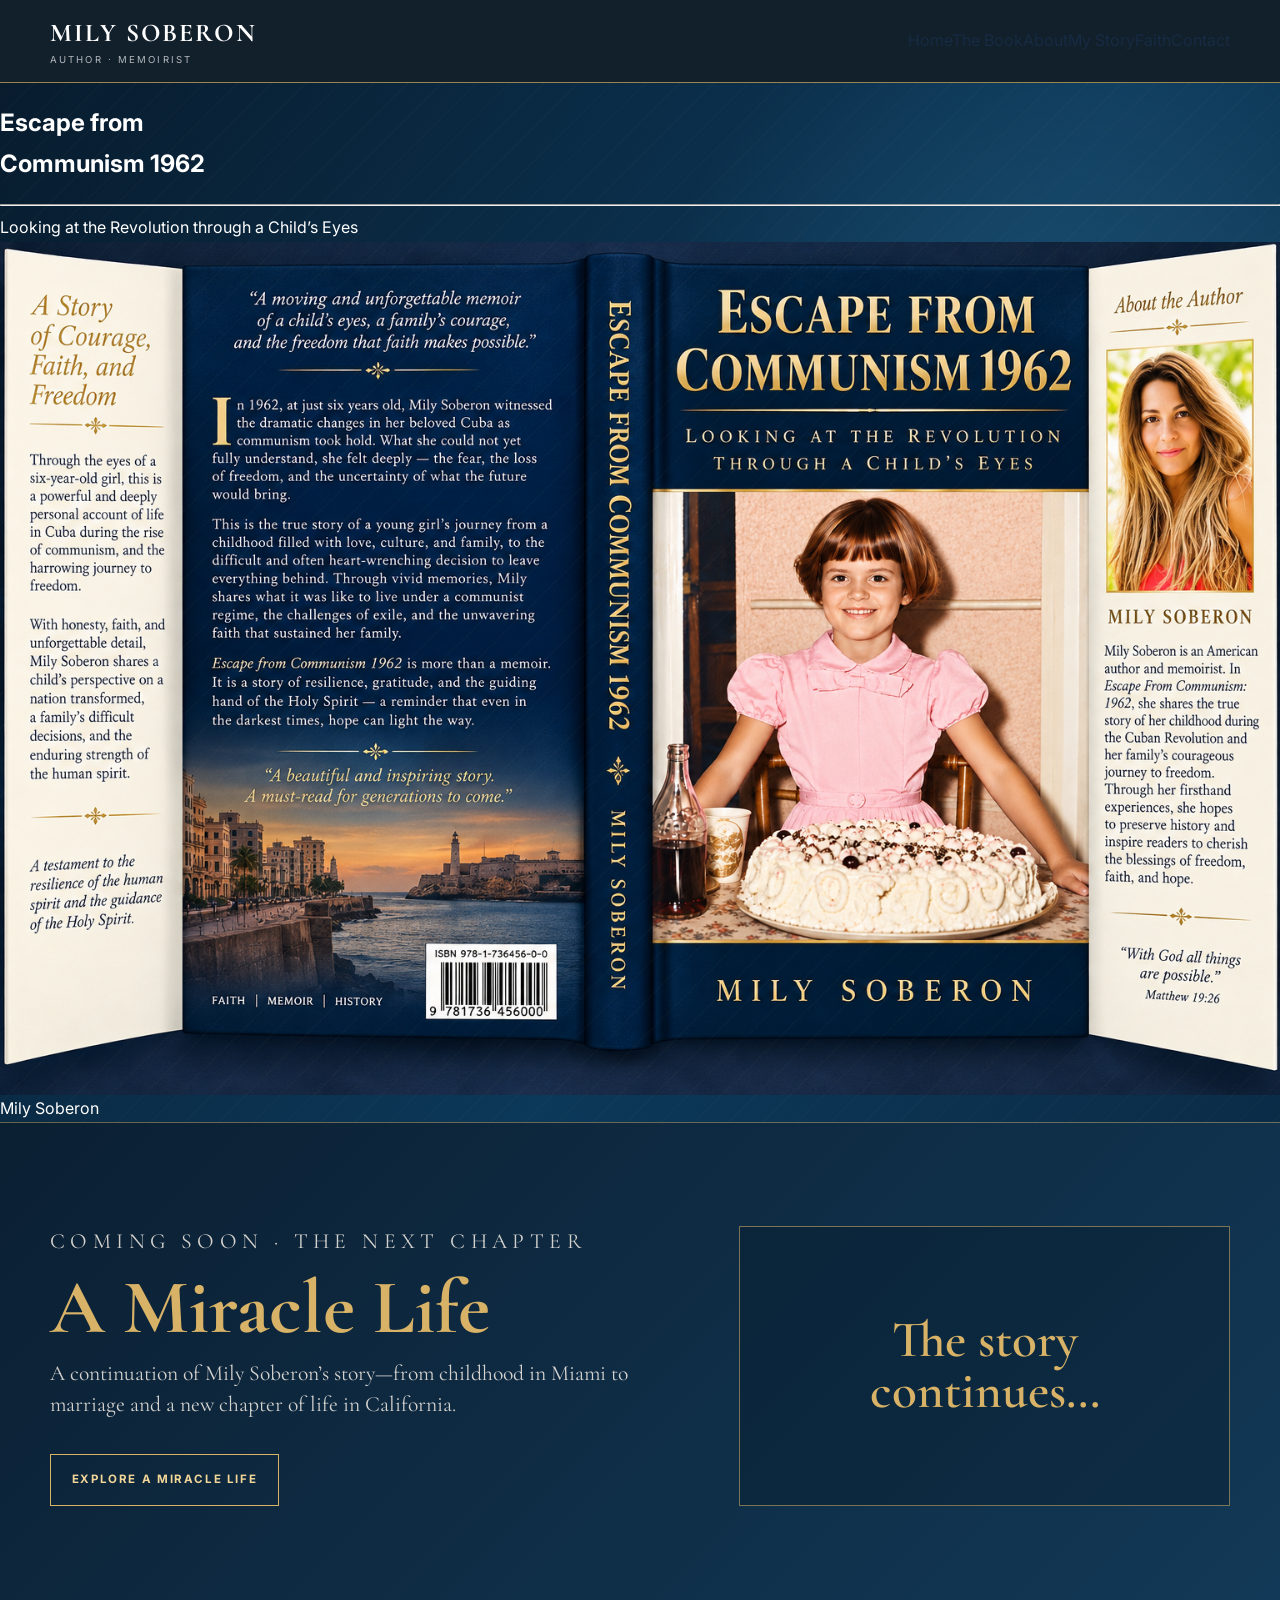
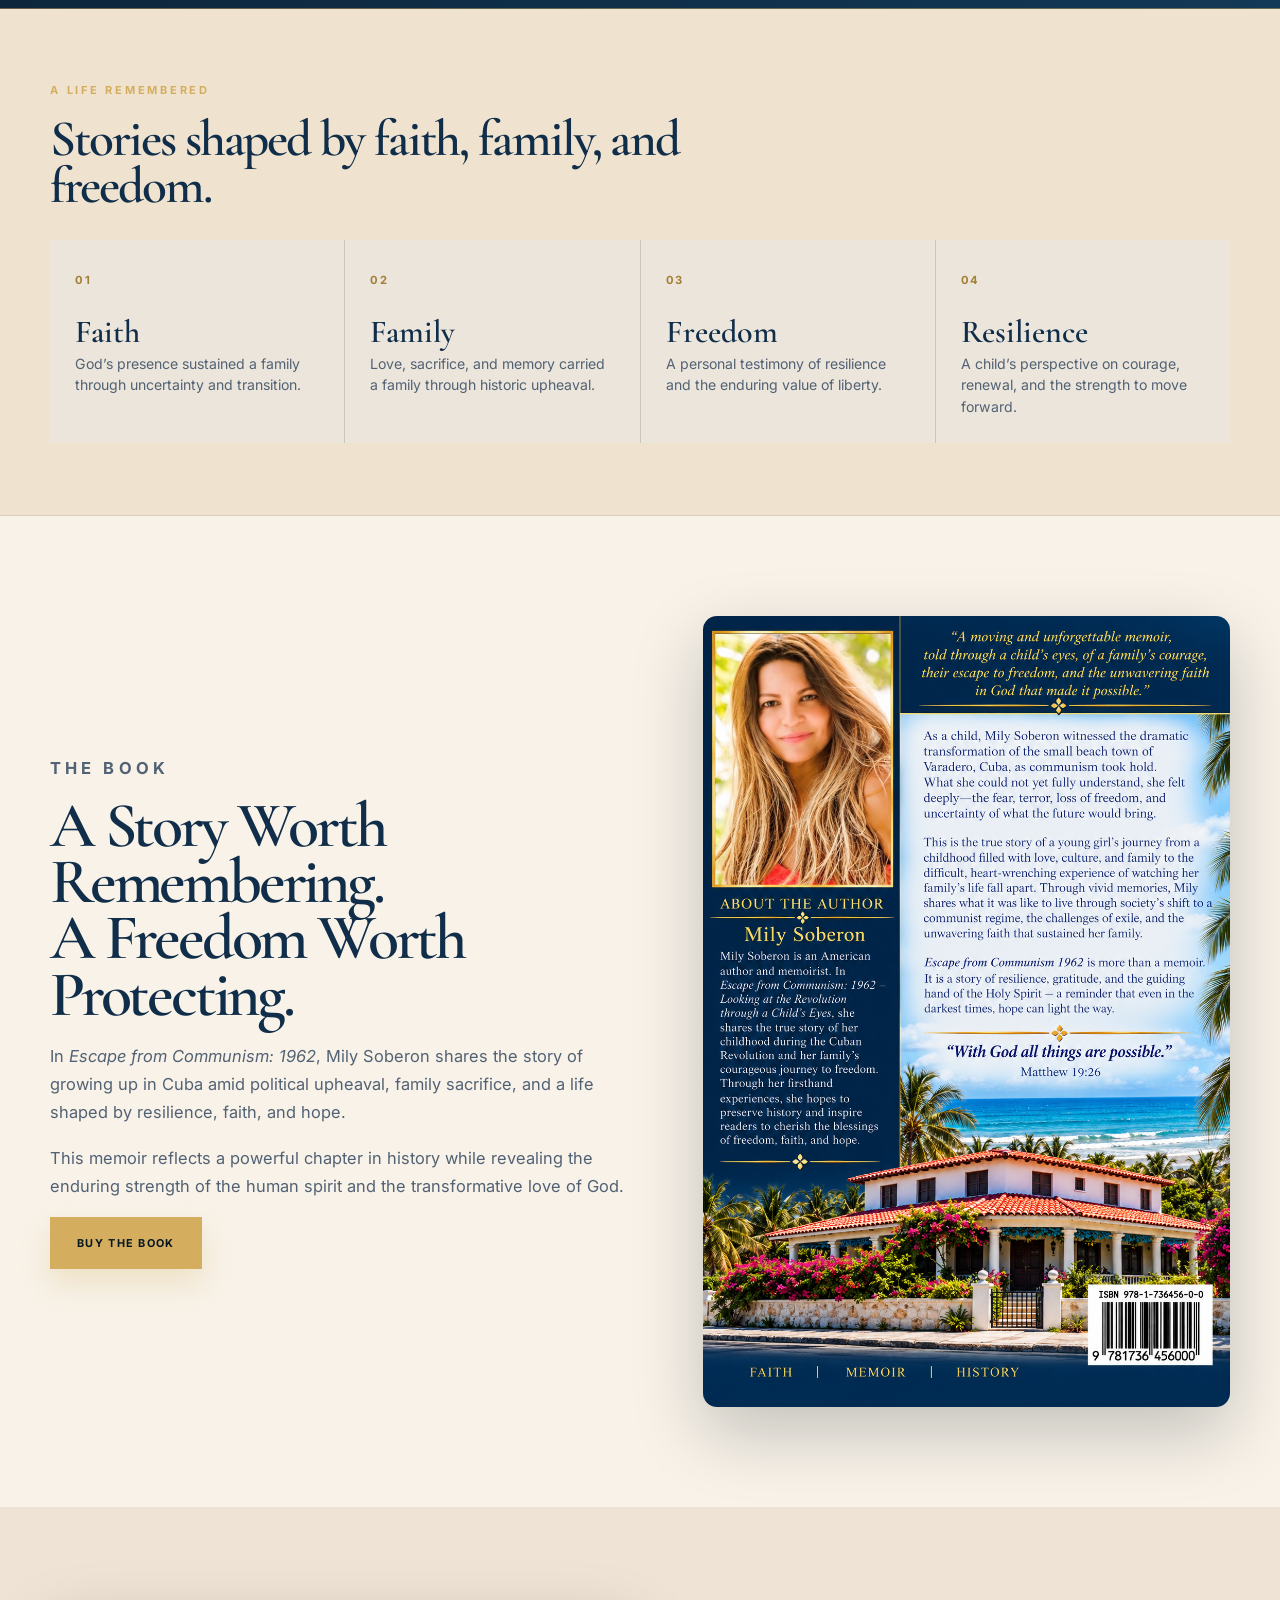
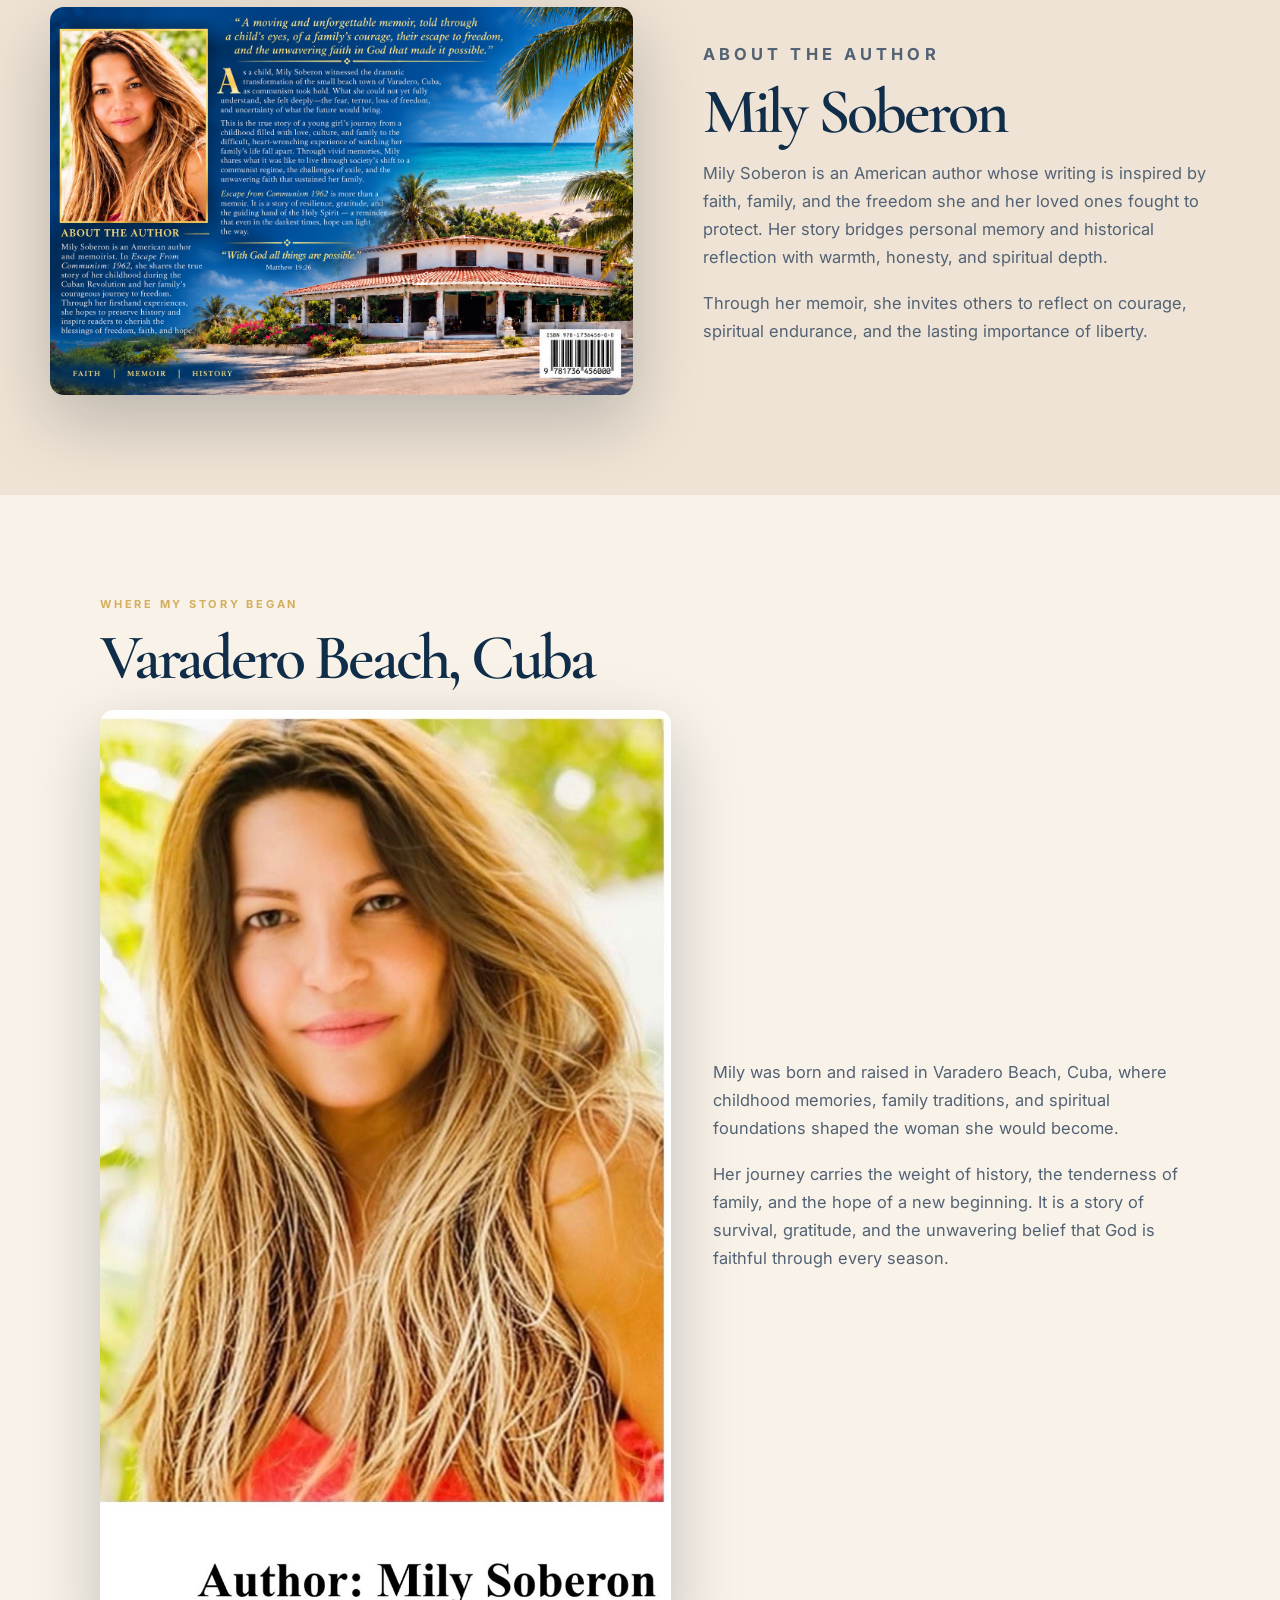
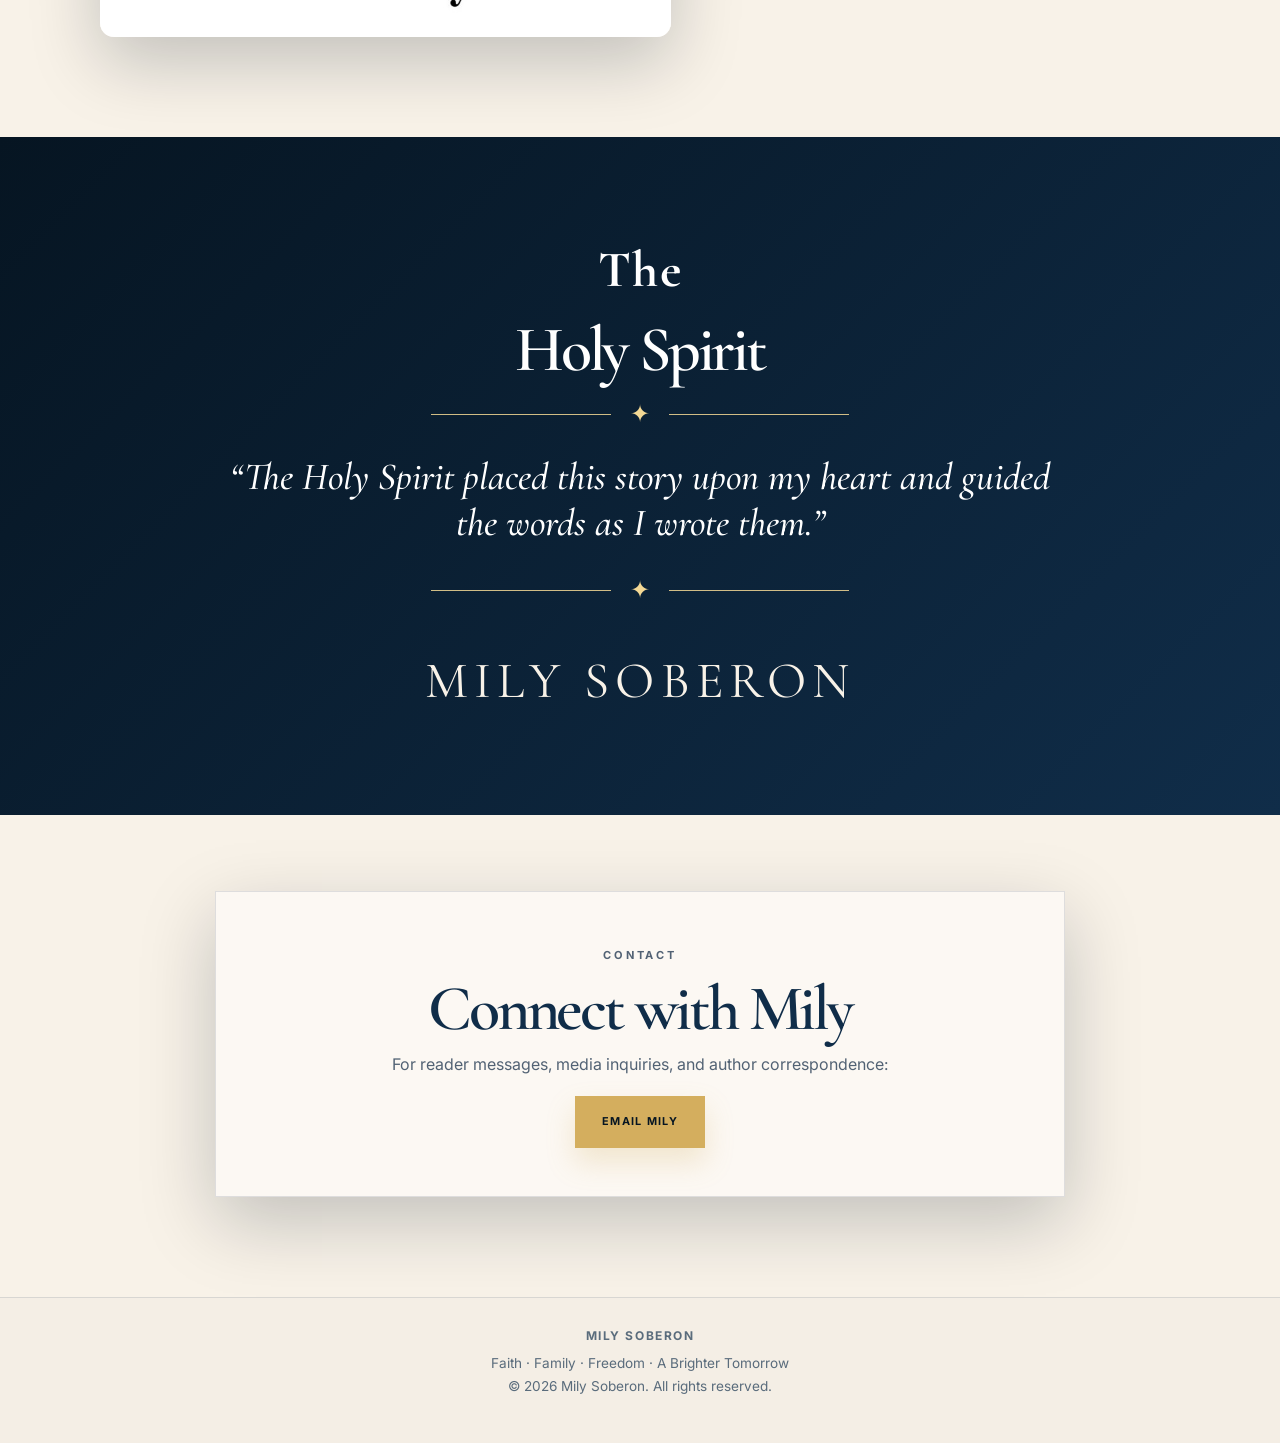
==== commit 23ad7941: "Improve Holy Spirit section contrast with a dark blue background and readable white lettering." ====
--- a/index.html
+++ b/index.html
@@ -18,15 +18,15 @@
       .miracle-teaser-art span { color:#d7b267; font:600 clamp(2rem,4vw,4rem)/1 "Cormorant Garamond",serif; text-align:center; }
       .miracle-link { display:inline-block; margin-top:1rem; padding:.95rem 1.3rem; border:1px solid #d7b267; color:#f1d698; text-transform:uppercase; letter-spacing:.14em; font-size:.72rem; font-weight:700; }
       @media(max-width:760px){.miracle-teaser-inner{grid-template-columns:1fr}.miracle-teaser-art{min-height:210px}}
-      .faith-section { background:#f8f2e8; padding:clamp(3rem,7vw,6rem) 0; }
-      .faith-plate { width:min(1100px,calc(100% - 32px)); margin:0 auto; text-align:center; color:#0f2440; }
-      .faith-kicker { font-family:"Cormorant Garamond",serif; font-size:clamp(2.2rem,4vw,4rem); font-weight:700; letter-spacing:.02em; margin:0 0 .5rem; }
-      .faith-title { margin:0; font-family:"Cormorant Garamond",serif; font-size:clamp(3.3rem,8vw,8rem); line-height:.88; letter-spacing:-.04em; color:#122b4c; font-weight:700; }
-      .faith-divider,.faith-rule-bottom { display:flex; align-items:center; justify-content:center; gap:1.2rem; margin:1.5rem auto 1.75rem; color:#c49c64; }
-      .faith-divider::before,.faith-divider::after,.faith-rule-bottom::before,.faith-rule-bottom::after { content:""; display:block; width:min(180px,24vw); height:1px; background:rgba(196,156,100,.8); }
-      .faith-divider span,.faith-rule-bottom span { font-size:1.5rem; line-height:1; }
-      .faith-quote { margin:0 auto; max-width:860px; font-family:"Cormorant Garamond",serif; font-size:clamp(2rem,3vw,3.2rem); line-height:1.2; color:#122b4c; font-style:italic; font-weight:500; }
-      .faith-signoff { margin-top:2.25rem; font-family:"Cormorant Garamond",serif; font-size:clamp(2.3rem,4vw,4rem); letter-spacing:.12em; text-transform:uppercase; color:#122b4c; }
+      .faith-section { background:linear-gradient(135deg,#061522,#102d49); padding:clamp(3rem,7vw,6rem) 0; }
+      .faith-plate { width:min(1100px,calc(100% - 32px)); margin:0 auto; text-align:center; color:#f8f2e8; }
+      .faith-kicker { font-family:"Cormorant Garamond",serif; font-size:clamp(2.2rem,4vw,4rem); font-weight:700; letter-spacing:.02em; margin:0 0 .5rem; color:#fff; }
+      .faith-title { margin:0; font-family:"Cormorant Garamond",serif; font-size:clamp(3.3rem,8vw,8rem); line-height:.88; letter-spacing:-.04em; color:#fff; font-weight:700; }
+      .faith-divider,.faith-rule-bottom { display:flex; align-items:center; justify-content:center; gap:1.2rem; margin:1.5rem auto 1.75rem; color:#f4d995; }
+      .faith-divider::before,.faith-divider::after,.faith-rule-bottom::before,.faith-rule-bottom::after { content:""; display:block; width:min(180px,24vw); height:1px; background:rgba(244,217,149,.85); }
+      .faith-divider span,.faith-rule-bottom span { font-size:1.5rem; line-height:1; color:#f4d995; }
+      .faith-quote { margin:0 auto; max-width:860px; font-family:"Cormorant Garamond",serif; font-size:clamp(2rem,3vw,3.2rem); line-height:1.2; color:#fff; font-style:italic; font-weight:500; }
+      .faith-signoff { margin-top:2.25rem; font-family:"Cormorant Garamond",serif; font-size:clamp(2.3rem,4vw,4rem); letter-spacing:.12em; text-transform:uppercase; color:#f8f2e8; }
       .faith-rule-bottom { margin:2rem auto 0; }
     </style>
   </head>
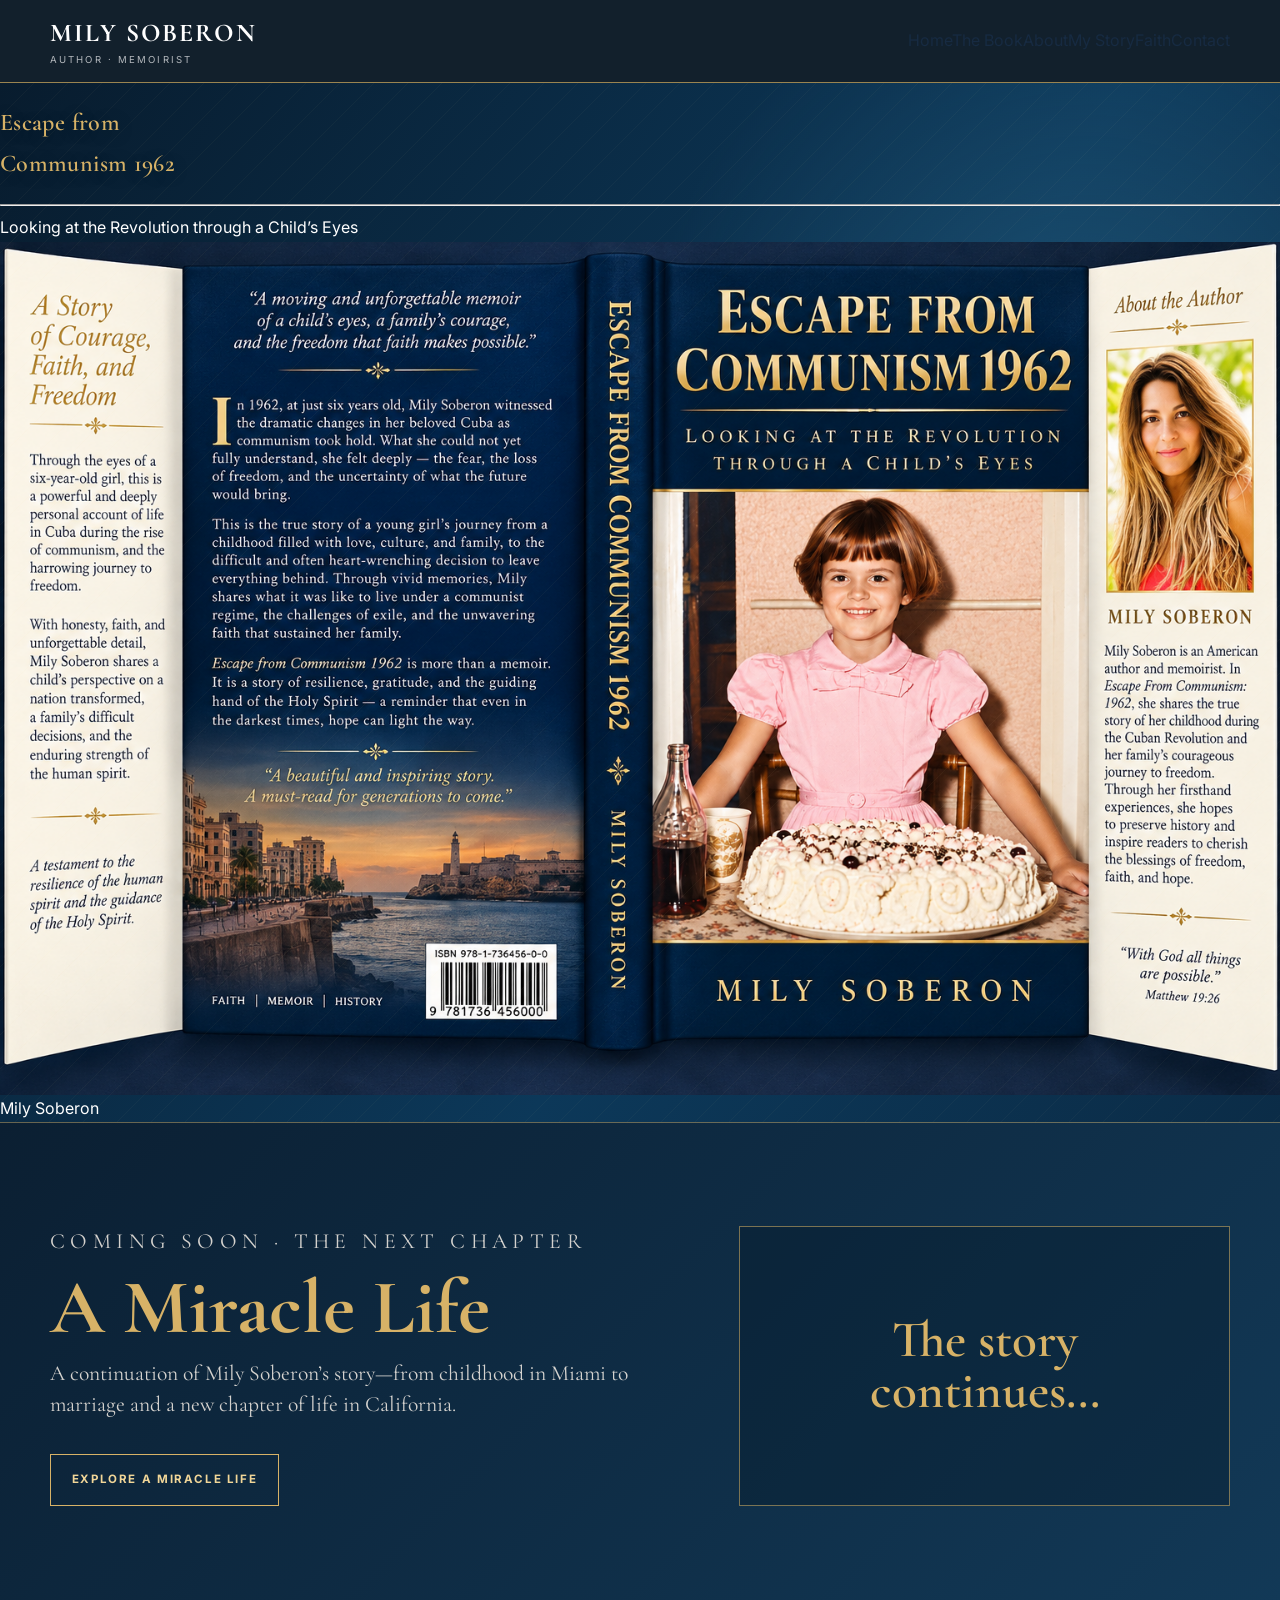
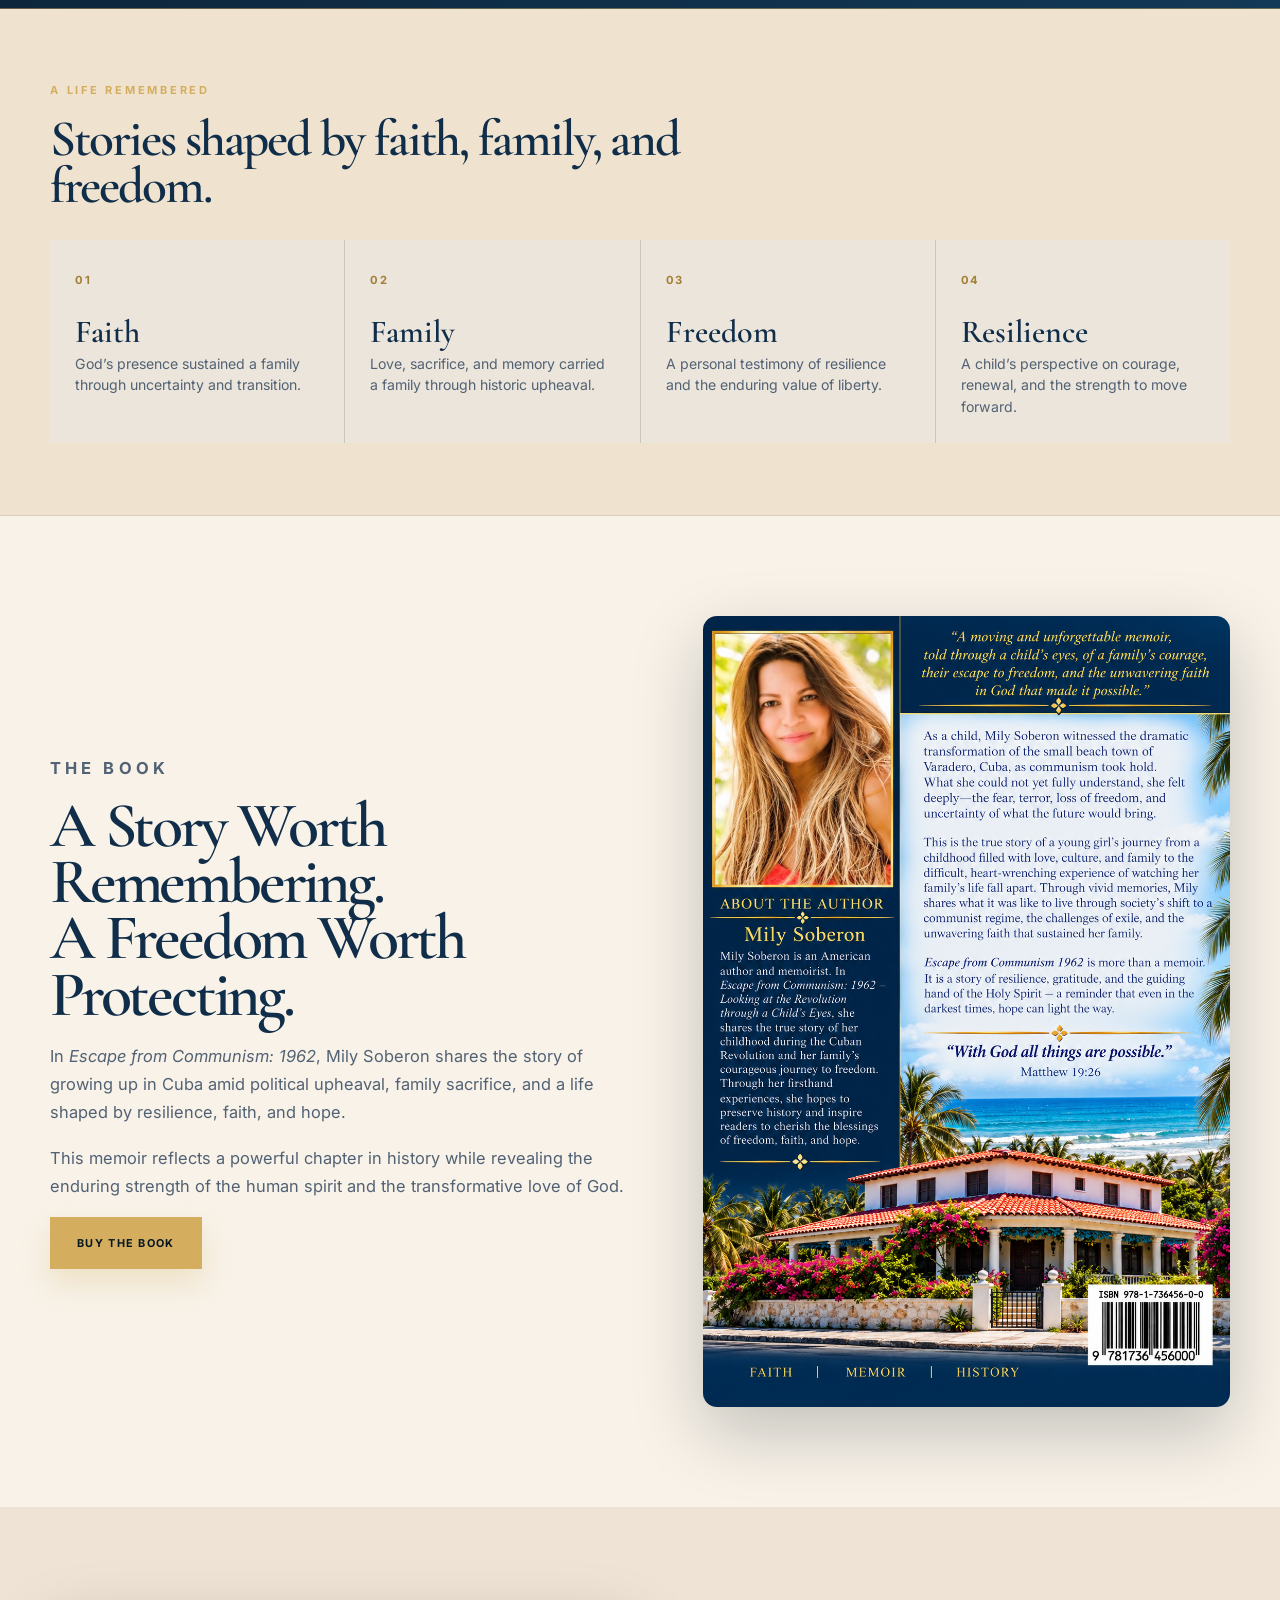
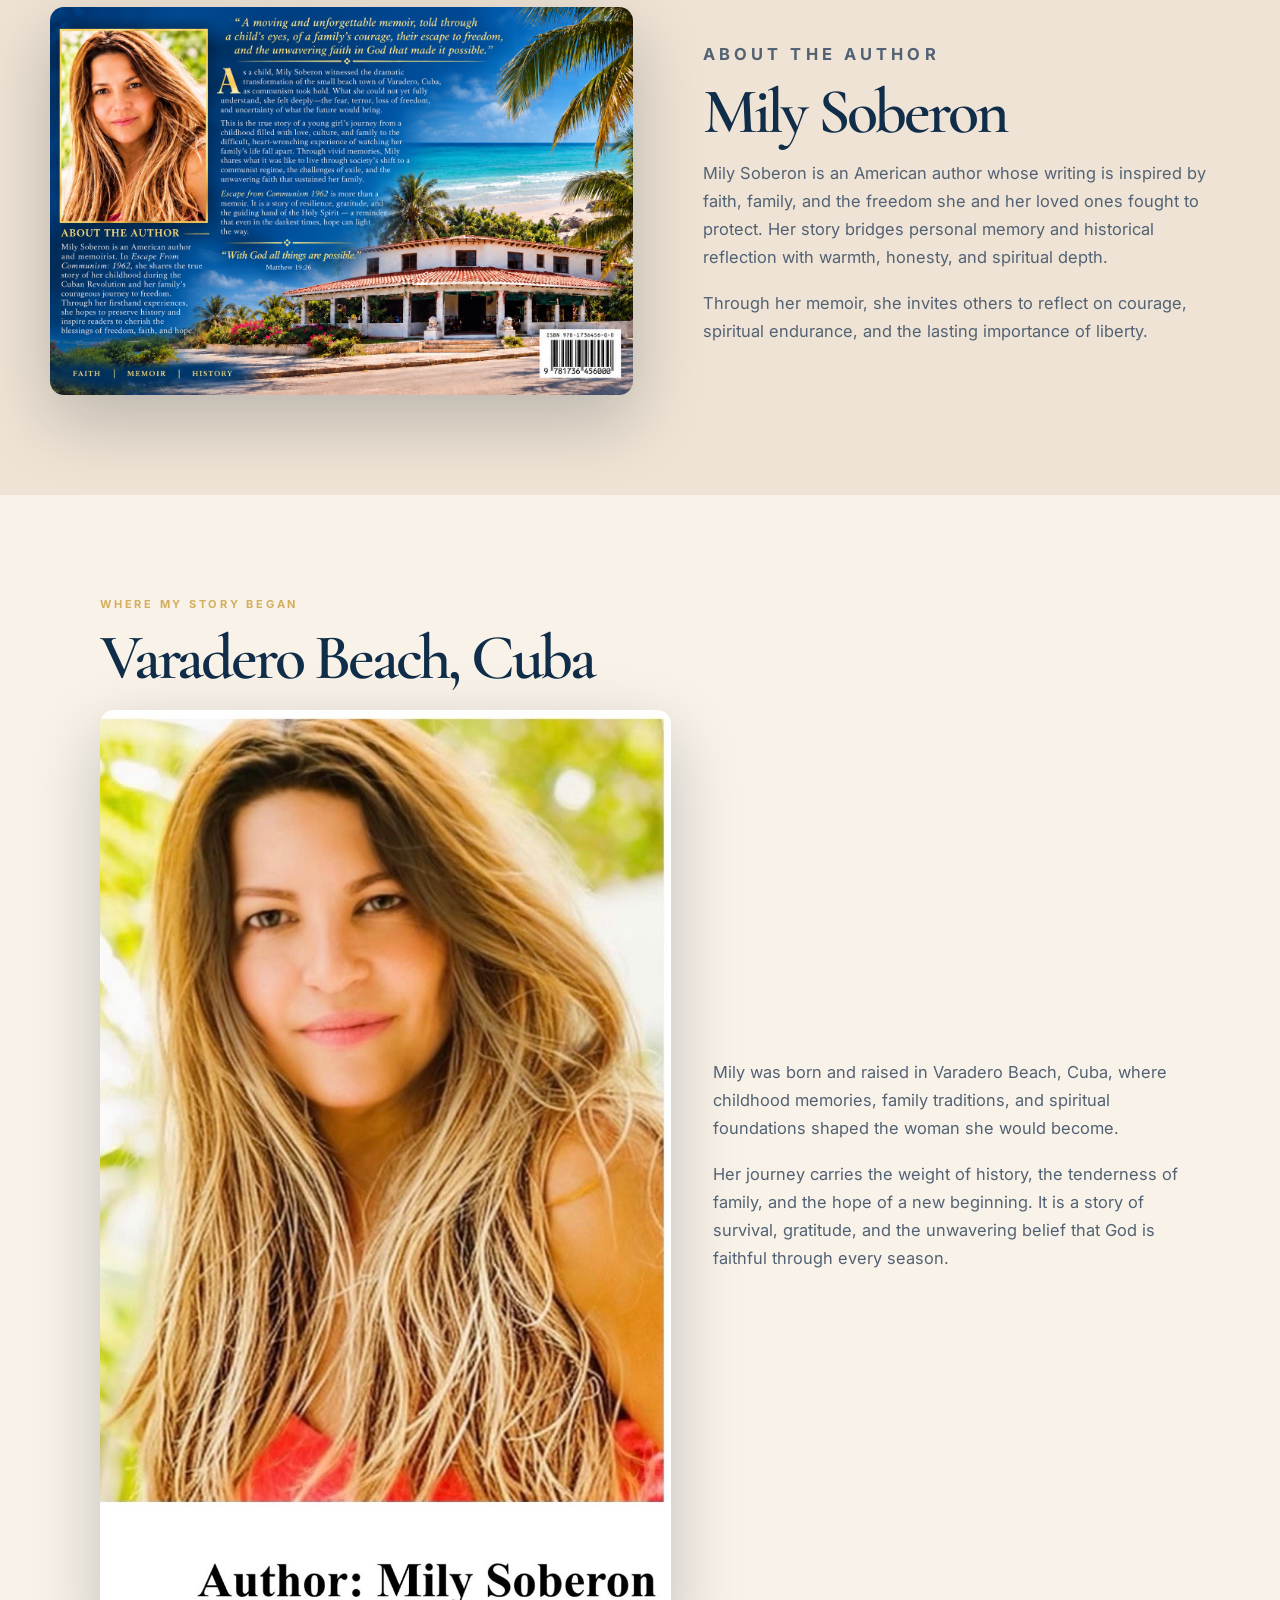
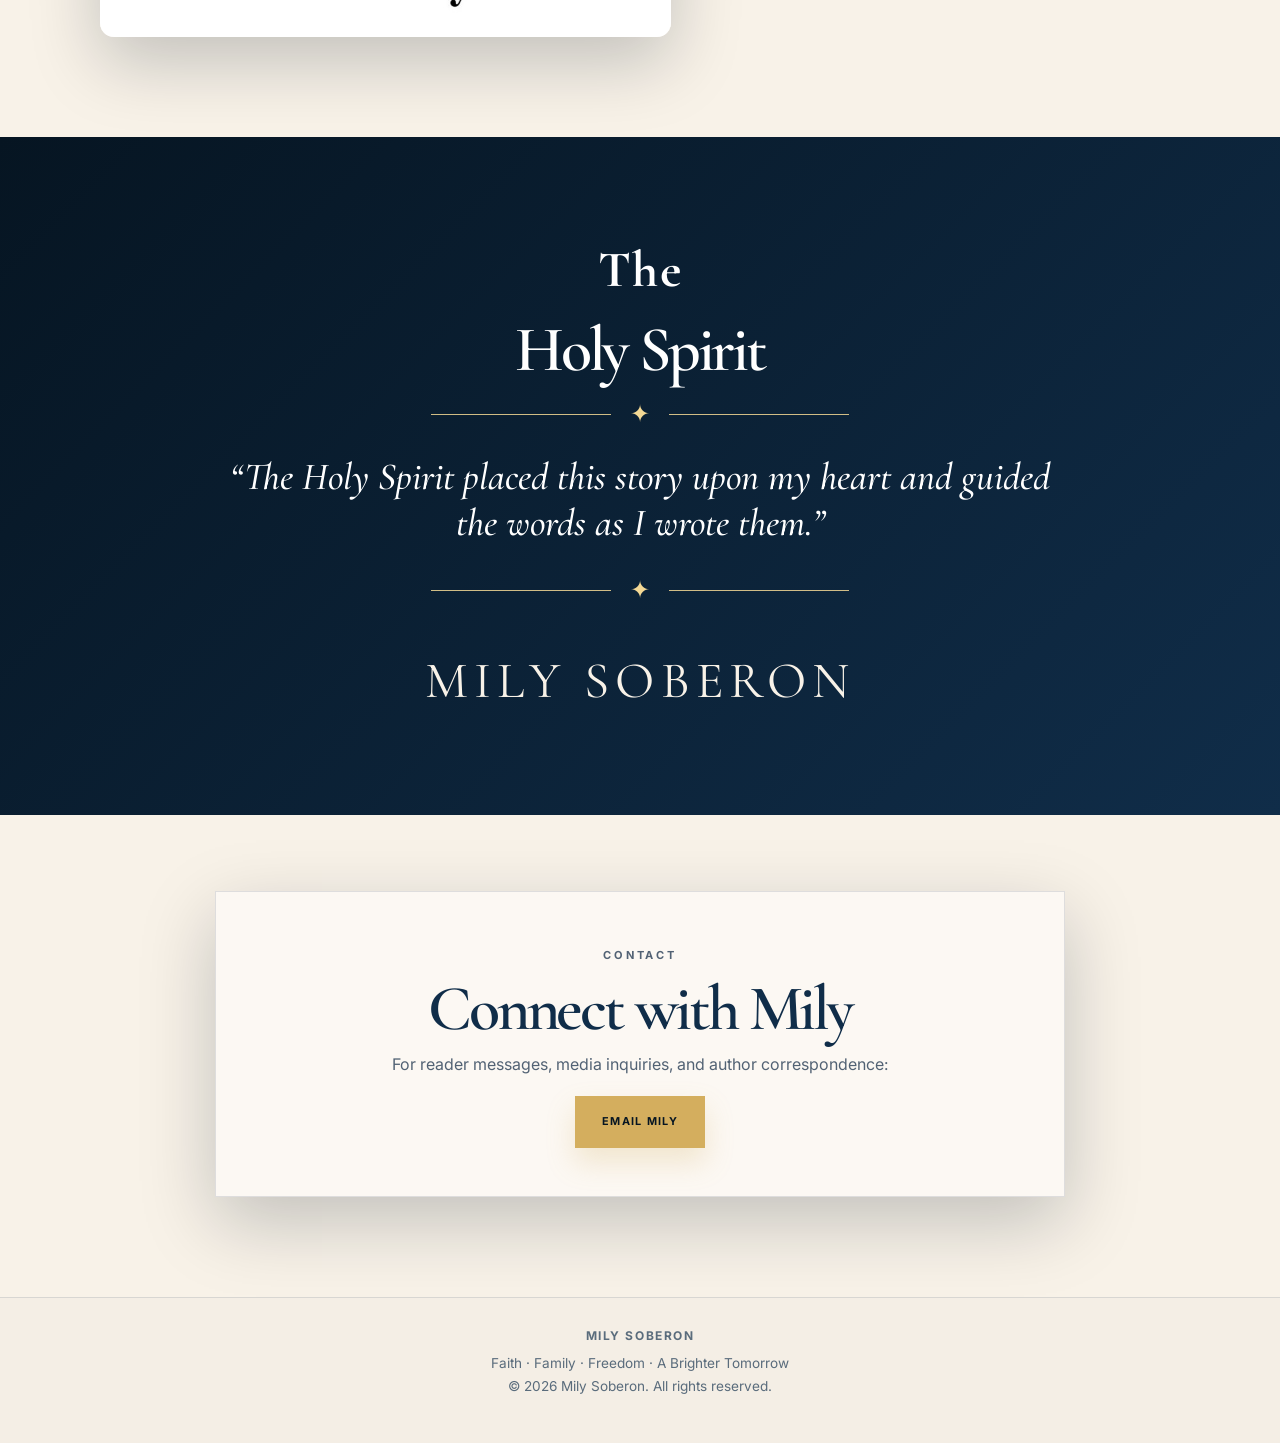
==== commit 215a4248: "Refine the main book title with elegant gold typography." ====
--- a/index.html
+++ b/index.html
@@ -10,6 +10,7 @@
     <link href="https://fonts.googleapis.com/css2?family=Cormorant+Garamond:wght@400;500;600;700&family=Inter:wght@400;500;600;700&display=swap" rel="stylesheet" />
     <link rel="stylesheet" href="style.css" />
     <style>
+      .hero-title { color:#d7b267; font-family:"Cormorant Garamond",serif; font-weight:600; letter-spacing:.015em; text-shadow:0 3px 18px rgba(0,0,0,.3); }
       .miracle-teaser { background: linear-gradient(135deg,#0b1f32,#123957); border-top:1px solid rgba(215,178,103,.45); border-bottom:1px solid rgba(215,178,103,.45); padding:clamp(4rem,8vw,7rem) 0; }
       .miracle-teaser-inner { display:grid; grid-template-columns:1.1fr .9fr; align-items:center; gap:clamp(2rem,7vw,7rem); }
       .miracle-teaser h2 { color:#d7b267; font:700 clamp(3rem,6vw,6rem)/.9 "Cormorant Garamond",serif; margin:.7rem 0 1rem; }
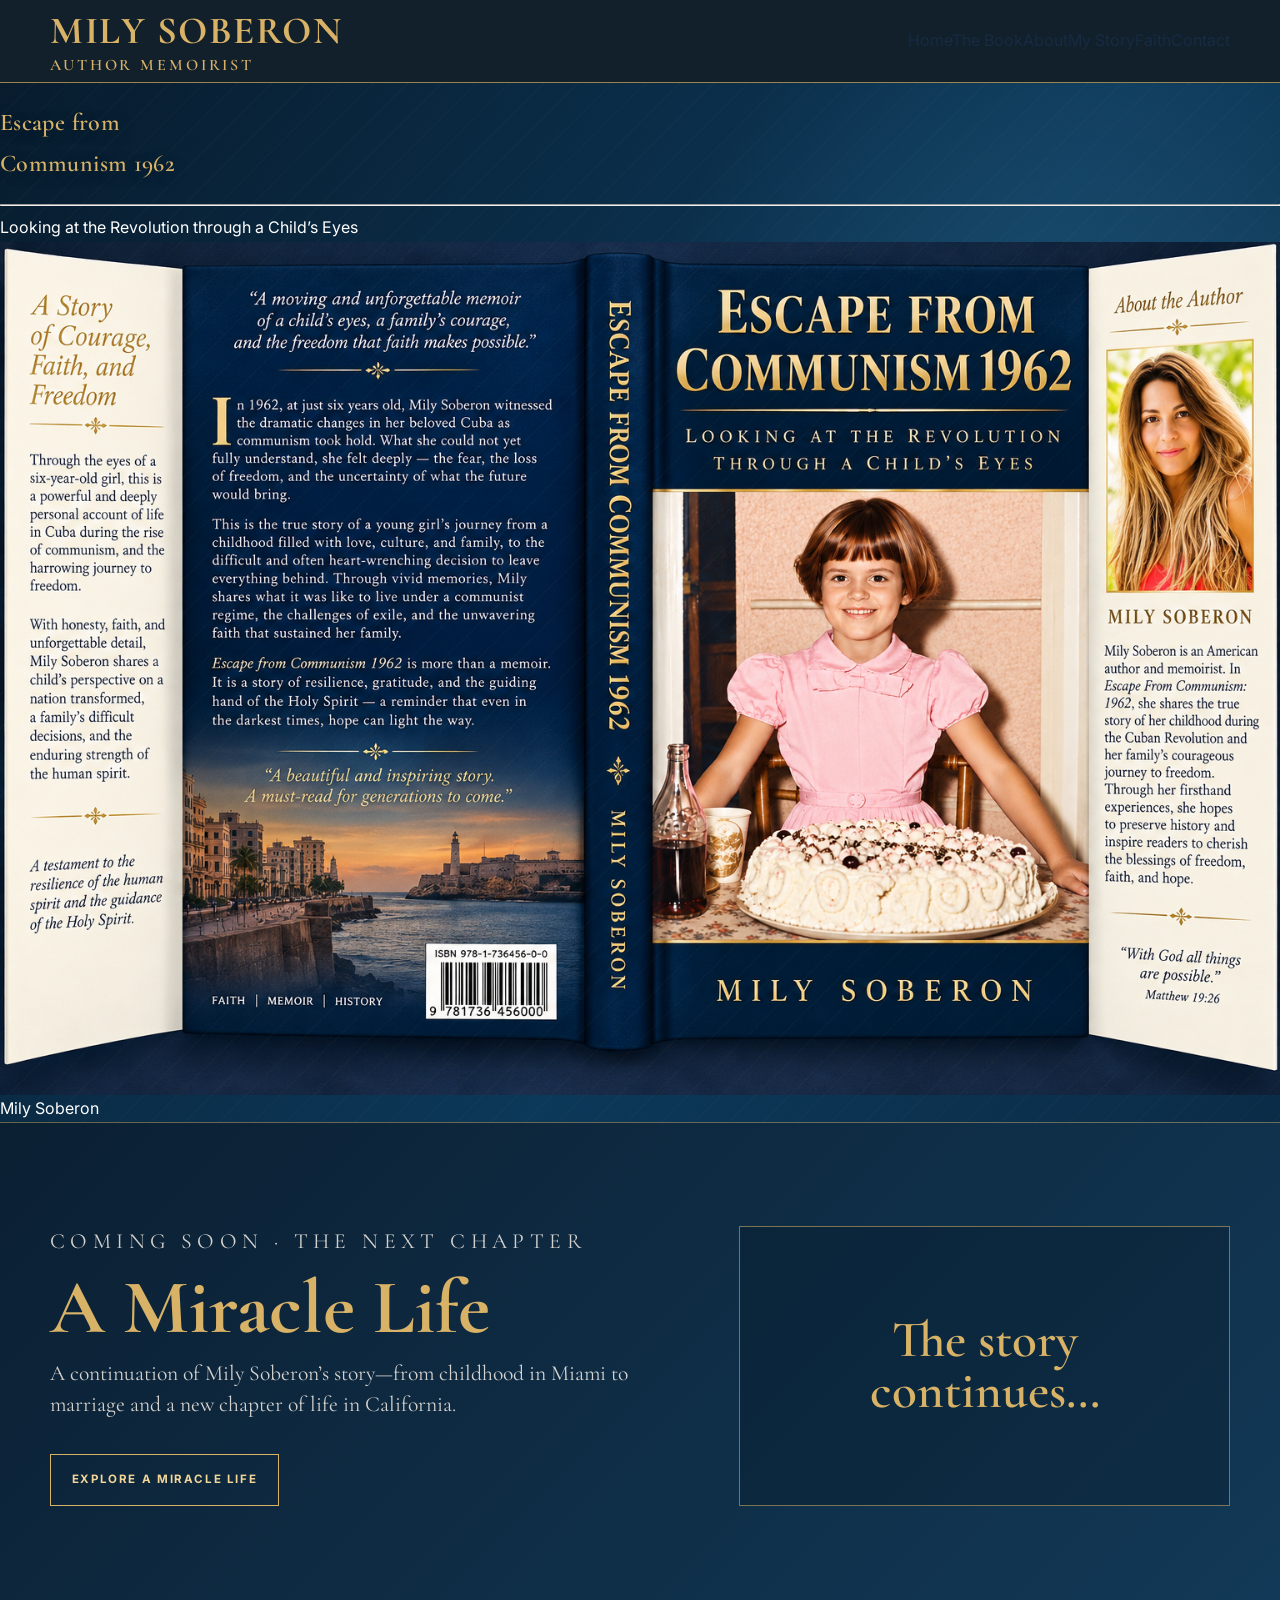
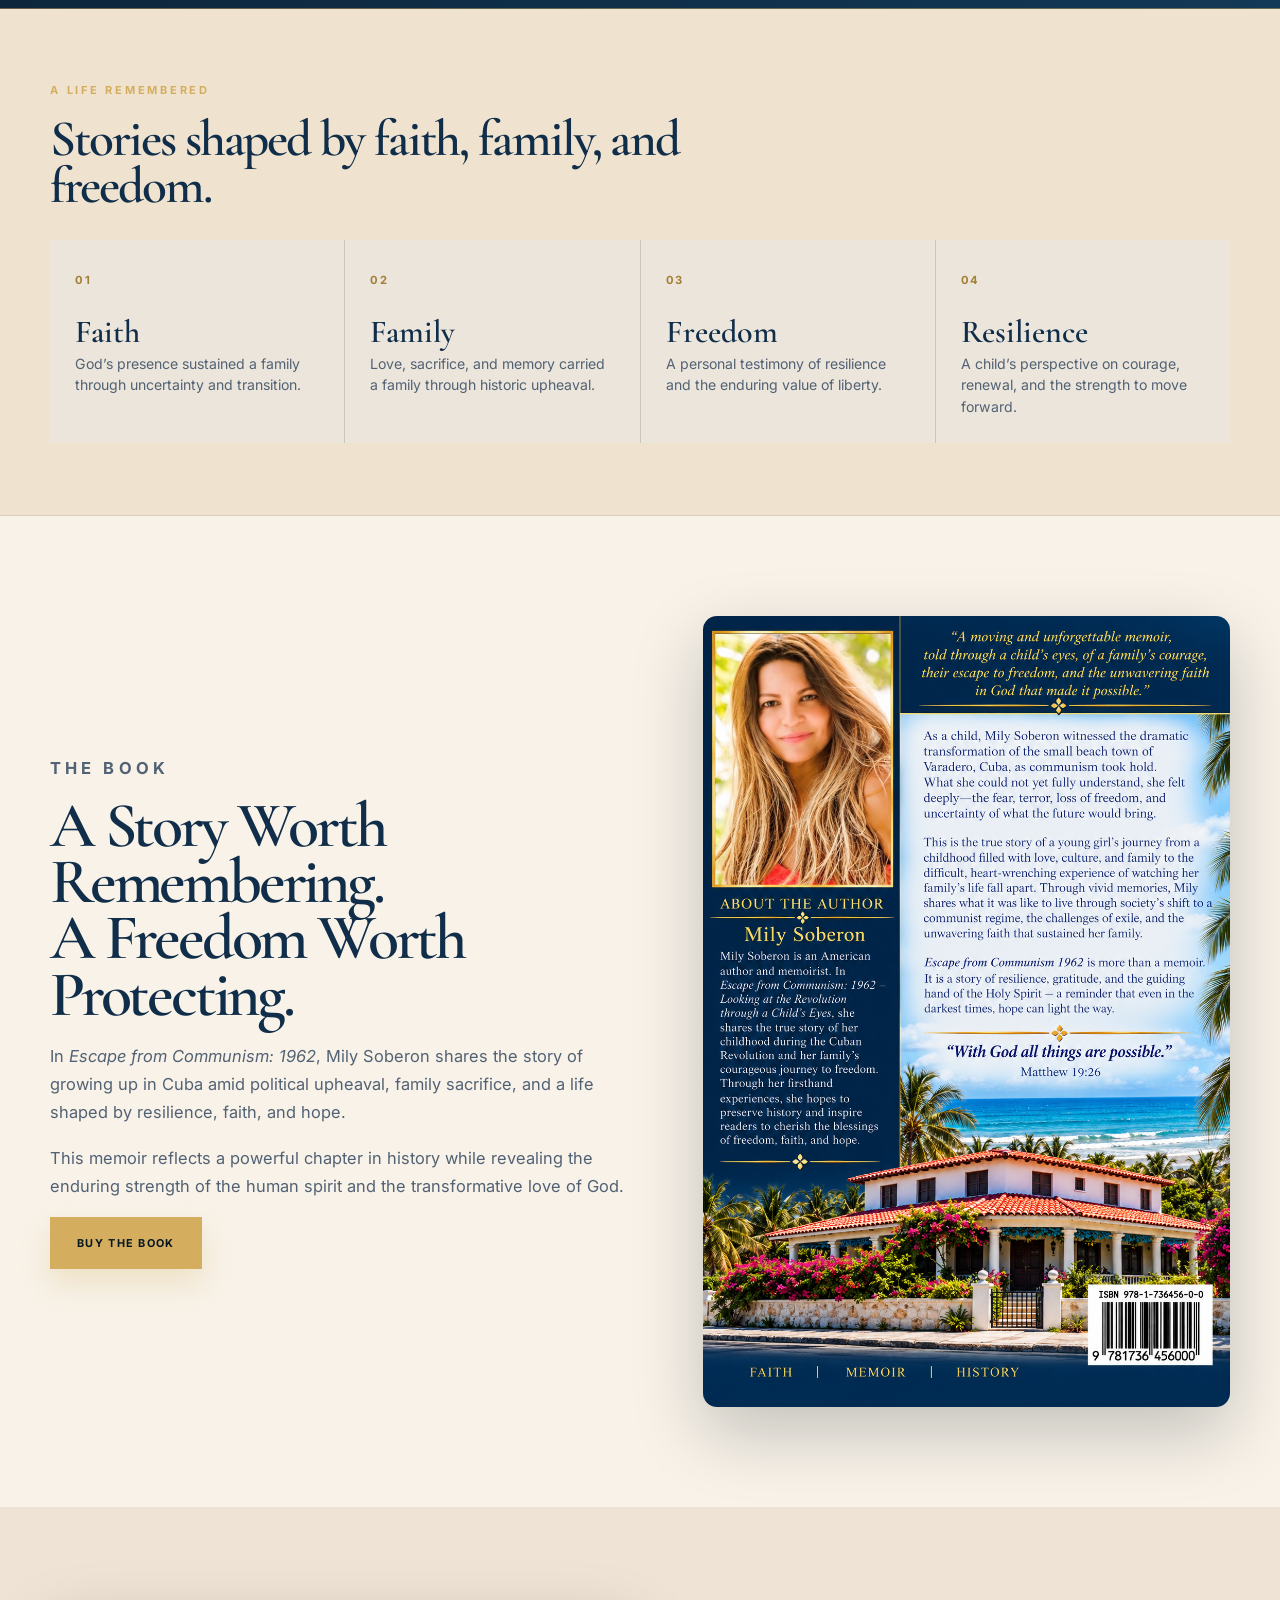
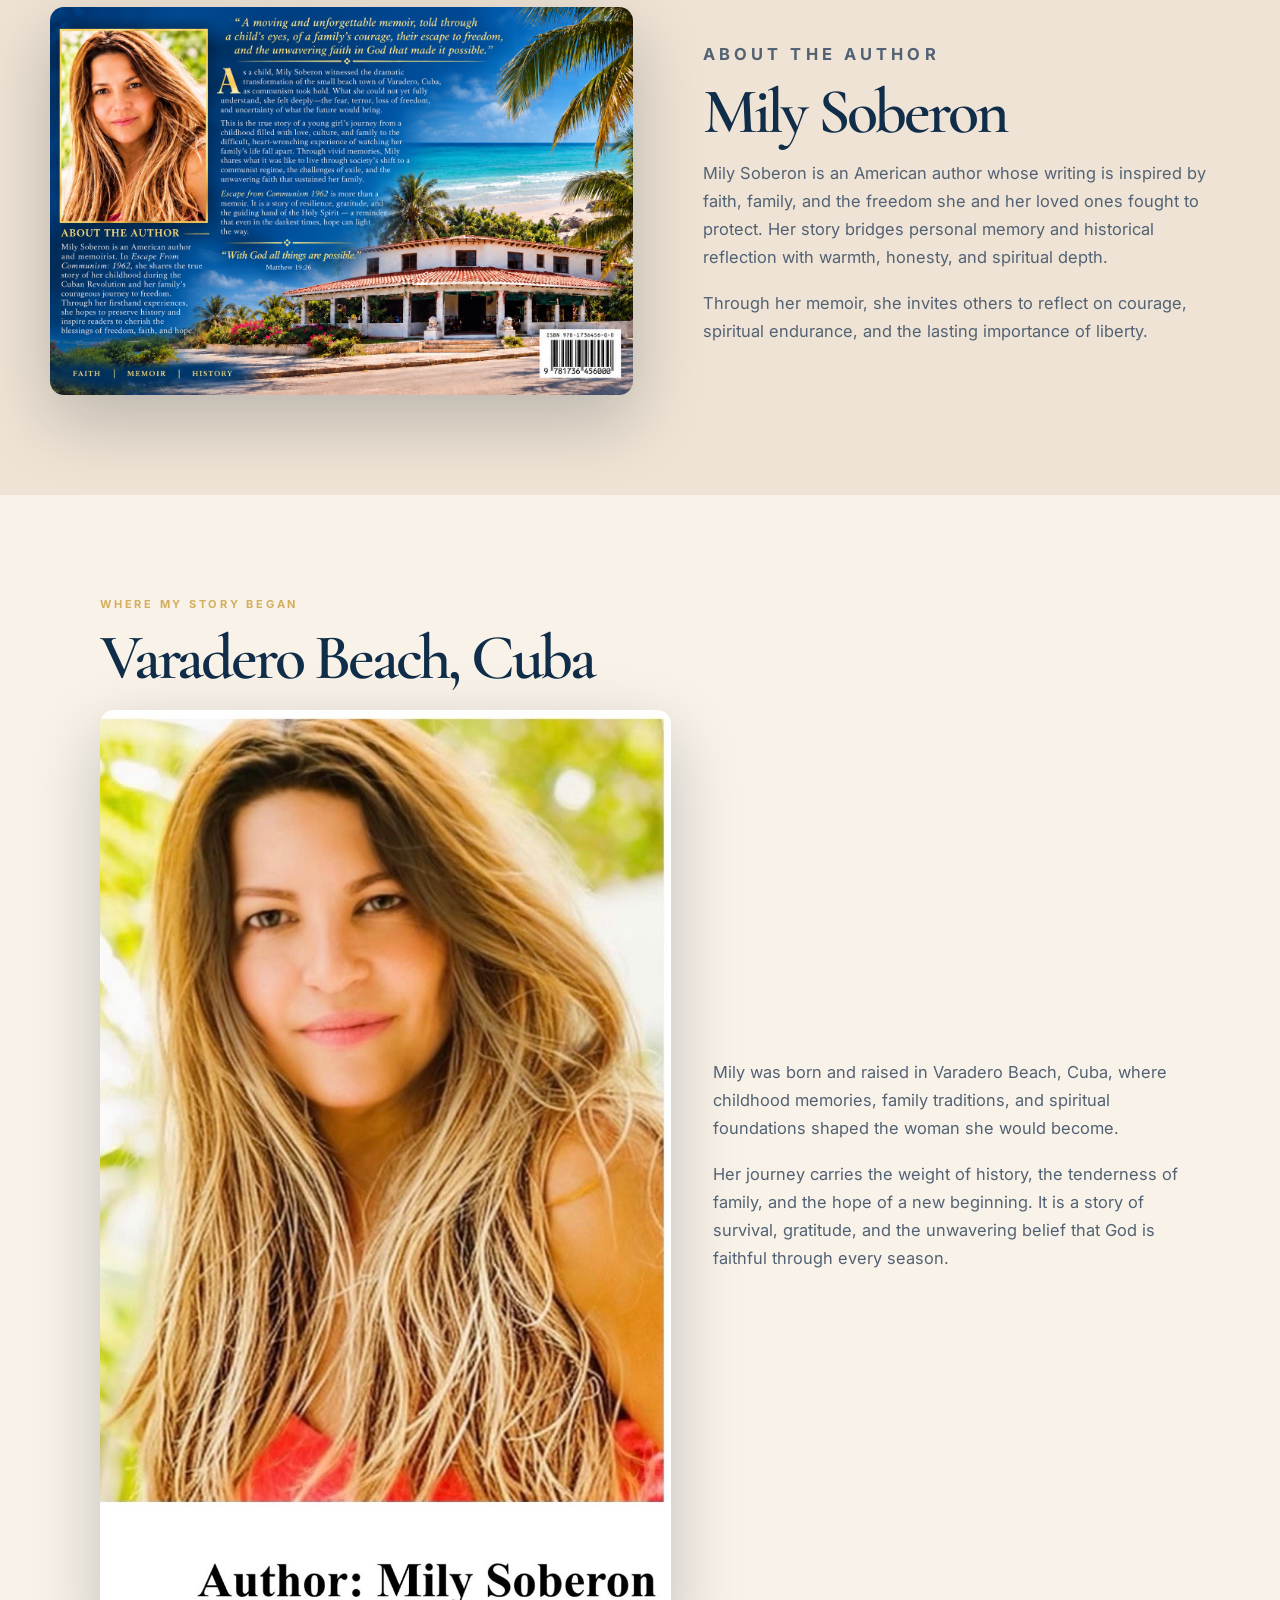
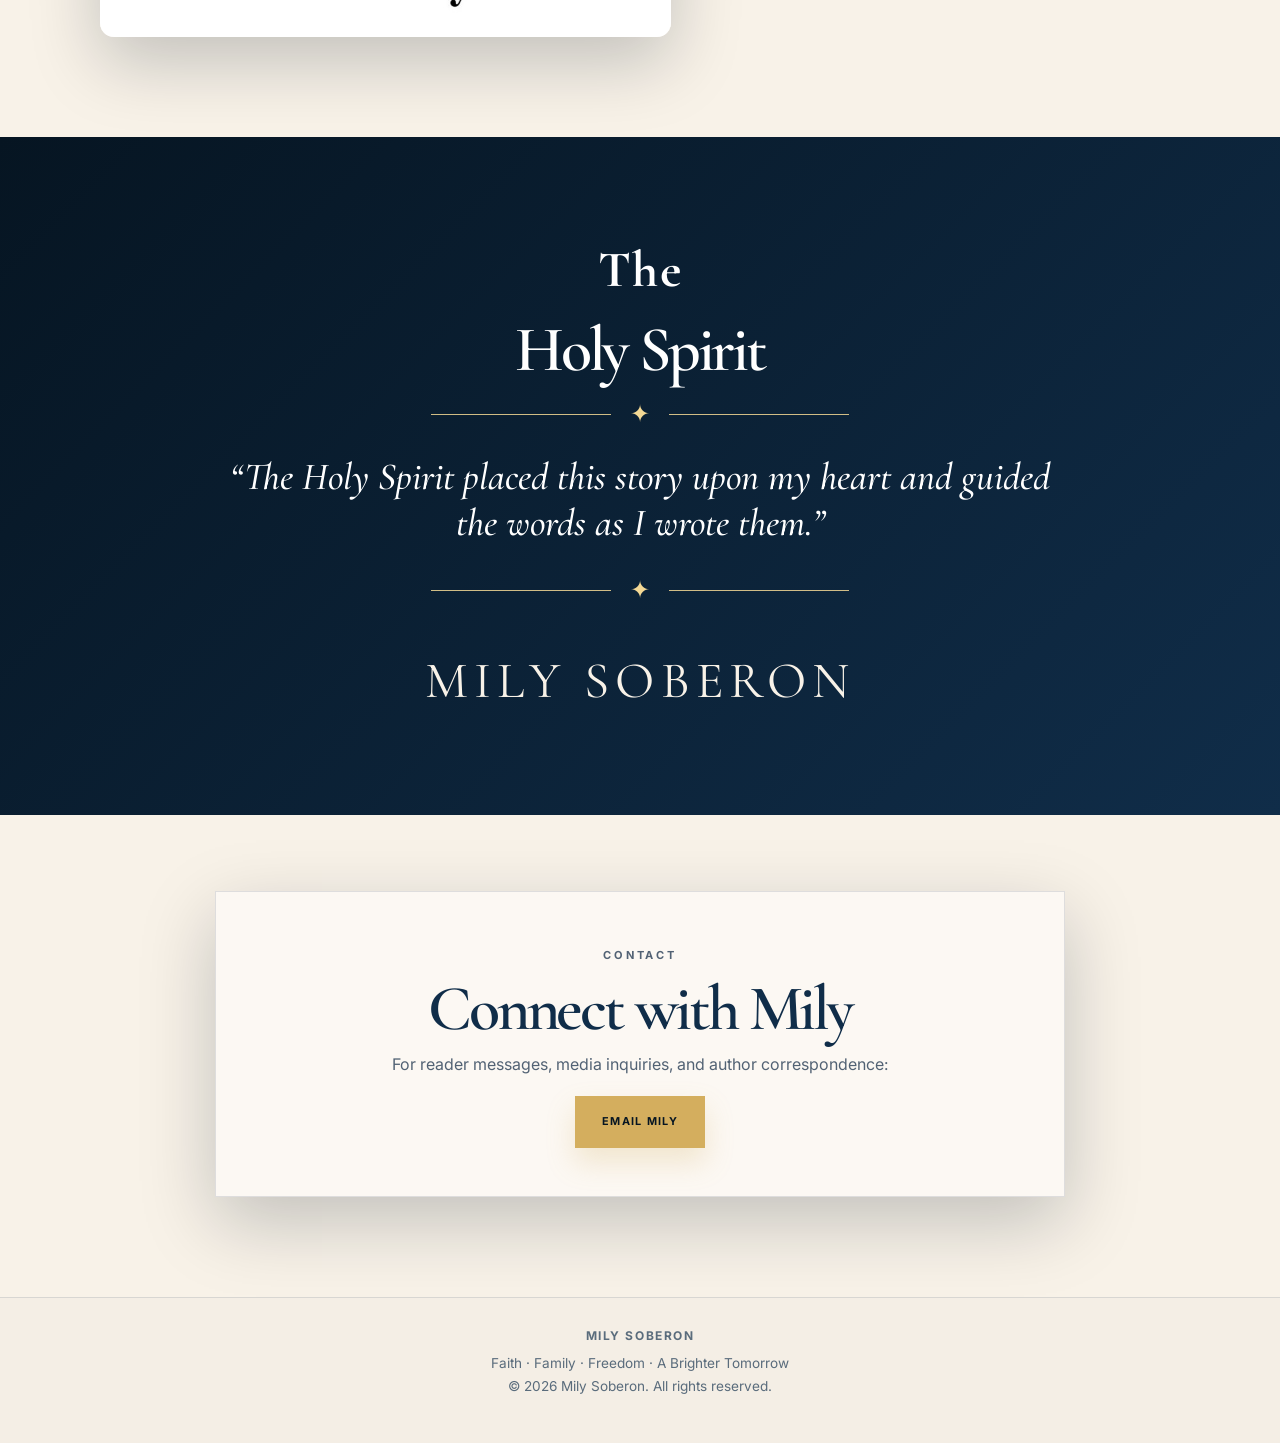
==== commit ab8aff00: "Adjust the website header branding so Mily Soberon appears on top in gold and the role text matches " ====
--- a/index.html
+++ b/index.html
@@ -10,6 +10,25 @@
     <link href="https://fonts.googleapis.com/css2?family=Cormorant+Garamond:wght@400;500;600;700&family=Inter:wght@400;500;600;700&display=swap" rel="stylesheet" />
     <link rel="stylesheet" href="style.css" />
     <style>
+      .brand { display:flex; flex-direction:column; line-height:1.1; }
+      .brand-name {
+        color:#d7b267;
+        font-family:"Cormorant Garamond",serif;
+        font-size:clamp(2rem,3vw,2.8rem);
+        font-weight:700;
+        letter-spacing:.04em;
+        text-transform:uppercase;
+        text-shadow:0 1px 0 rgba(0,0,0,.18);
+      }
+      .brand-role {
+        color:#d7b267;
+        font-family:"Cormorant Garamond",serif;
+        font-size:1rem;
+        font-weight:600;
+        letter-spacing:.18em;
+        text-transform:uppercase;
+        margin-top:.2rem;
+      }
       .hero-title { color:#d7b267; font-family:"Cormorant Garamond",serif; font-weight:600; letter-spacing:.015em; text-shadow:0 3px 18px rgba(0,0,0,.3); }
       .miracle-teaser { background: linear-gradient(135deg,#0b1f32,#123957); border-top:1px solid rgba(215,178,103,.45); border-bottom:1px solid rgba(215,178,103,.45); padding:clamp(4rem,8vw,7rem) 0; }
       .miracle-teaser-inner { display:grid; grid-template-columns:1.1fr .9fr; align-items:center; gap:clamp(2rem,7vw,7rem); }
@@ -33,7 +52,7 @@
   </head>
   <body>
     <a class="skip-link" href="#main-content">Skip to content</a>
-    <header class="site-header"><div class="container nav-wrap"><a class="brand" href="#home" aria-label="Mily Soberon home"><span class="brand-name">Mily Soberon</span><span class="brand-role">Author · Memoirist</span></a><nav aria-label="Primary navigation"><a href="#home">Home</a><a href="#book">The Book</a><a href="#about">About</a><a href="#story">My Story</a><a href="#faith">Faith</a><a href="#contact">Contact</a></nav></div></header>
+    <header class="site-header"><div class="container nav-wrap"><a class="brand" href="#home" aria-label="Mily Soberon home"><span class="brand-name">Mily Soberon</span><span class="brand-role">AUTHOR MEMOIRIST</span></a><nav aria-label="Primary navigation"><a href="#home">Home</a><a href="#book">The Book</a><a href="#about">About</a><a href="#story">My Story</a><a href="#faith">Faith</a><a href="#contact">Contact</a></nav></div></header>
     <main id="main-content">
       <section class="hero" id="home"><div class="hero-shell"><h1 class="hero-title">Escape from<br />Communism 1962</h1><hr class="hero-line" /><span class="hero-subtitle">Looking at the Revolution through a Child’s Eyes</span><div class="hero-image-wrap"><img class="hero-image" src="assets/book-cover.png" alt="Escape from Communism 1962 book cover featuring Mily Soberon as a child with a cake" /></div><div class="hero-author-name">Mily Soberon</div></div></section>
       <section class="miracle-teaser" aria-labelledby="miracle-title"><div class="container miracle-teaser-inner"><div><p class="eyebrow">Coming Soon · The Next Chapter</p><h2 id="miracle-title">A Miracle Life</h2><p>A continuation of Mily Soberon’s story—from childhood in Miami to marriage and a new chapter of life in California.</p><a class="miracle-link" href="miracle-life.html">Explore A Miracle Life</a></div><div class="miracle-teaser-art" aria-hidden="true"><span>The story<br />continues…</span></div></div></section>
